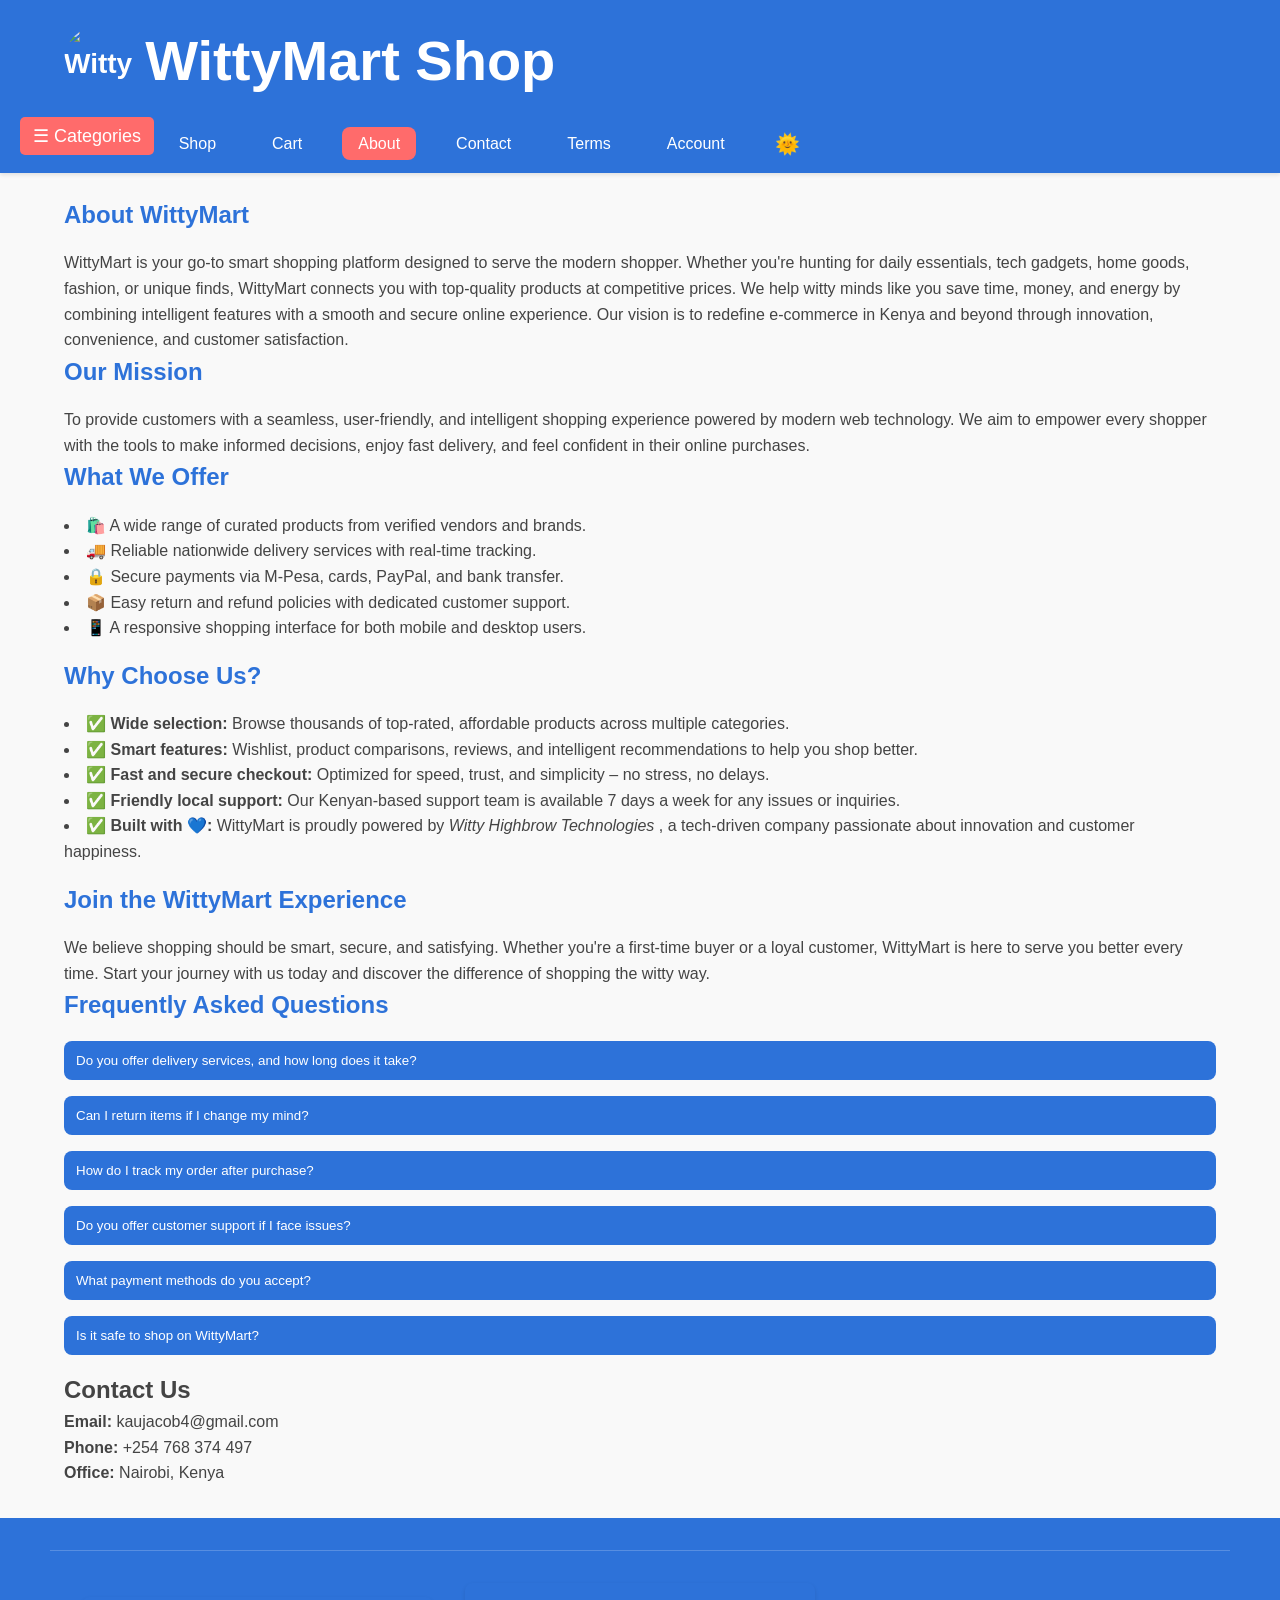
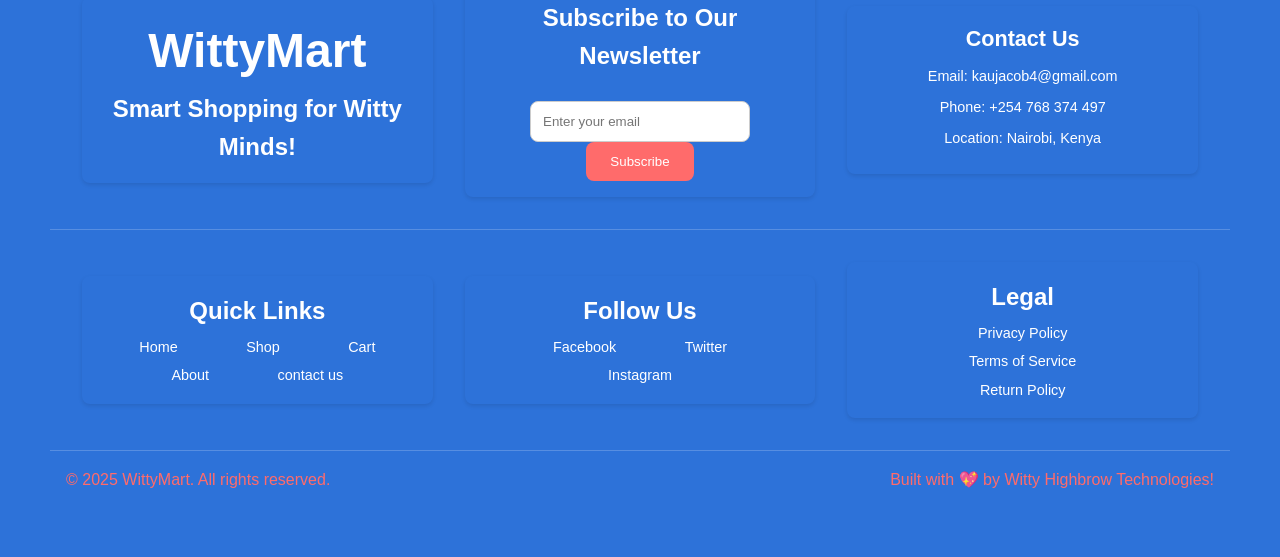
==== about.html @ ff5f6369 "Add files via upload" ====
<!DOCTYPE html>
<html lang="en">
    <head>
        <meta charset="UTF-8">
        <meta name="viewport" content="width=device-width, initial-scale=1.0">
        <title>About Us - WittyMart</title>
        <link rel="stylesheet" href="style.css">
    </head>
    <body>
        <!-- Header -->
        <header>
            <button class="menu-toggle" onclick="togglemenu()">☰</button>
            <button class="close-btn" onclick="closemenu()">✖</button>
            <div class="container">
                <div class="logo">
                    <img src="images/Witty Mart.png" alt="WittyMart Logo">
                    <h1> WittyMart Shop</h1>
                </div>
                <br>
                <nav id="main-nav">
                    <ul class="nav-links" id="nav-links">
                        <li>
                            <a href="index.html">Home</a>
                        </li>
                        <li>
                            <a href="shop.html">Shop</a>
                        </li>
                        <li>
                            <a href="cart.html">Cart</a>
                        </li>
                        <li>
                            <a href="about.html" class="active">About</a>
                        </li>
                        <li>
                            <a href="contact.html">Contact</a>
                        </li>
                        <li>
                            <a href="terms.html">Terms</a>
                        </li>
                        <li>
                            <a href="home.html">
                                Account
                                <i class="fa fa-arrow-down"></i>
                            </a>
                        </li>
                        <button class="theme-toggle" onclick="toggleTheme()" id="theme-icon">🌞</button>
                    </ul>
                </nav>
            </div>
            <button class="sidebar-toggle" onclick="toggleSidebar()">☰ Categories</button>
            <div class="sidebar" id="sidebar">
                <div class="sidebar-content">
                    <h2>Categories</h2>
                    <ul>
                        <li>
                            <a href="breadcrumbs.html?#deals">Hot Deals</a>
                        </li>
                        <li>
                            <a href="breadcrumbs.html?#electronics">Electronics</a>
                        </li>
                        <li>
                            <a href="breadcrumbs.html?#fashion">Fashion</a>
                        </li>
                        <li>
                            <a href="breadcrumbs.html?#home-living">Home & Living</a>
                        </li>
                        <li>
                            <a href="breadcrumbs.html?#beauty-health">Beauty & Healthy</a>
                        </li>
                        <li>
                            <a href="breadcrumbs.html?#sports-outdoors">Sports & Outdoors</a>
                        </li>
                        <li>
                            <a href="breadcrumbs.html?#toys-hobbies">Toys & Hobbies</a>
                        </li>
                        <li>
                            <a href="breadcrumbs.html?#books-stationery">Books & Stationery</a>
                        </li>
                        <li>
                            <a href="breadcrumbs.html?#automotive">Automotive</a>
                        </li>
                        <li>
                            <a href="breadcrumbs.html?#grocery">Grocery</a>
                        </li>
                    </ul>
                </div>
            </div>
        </header>
        <!-- About Section -->
        <main>
            <section class="about">
                <!-- Information about us-->
                <div class="faq">
                    <h1>About WittyMart</h1>
                    <p>
                        WittyMart is your go-to smart shopping platform designed to serve the modern shopper. Whether you're hunting for daily essentials, tech gadgets, home goods, fashion, or unique finds, WittyMart connects you with top-quality products at competitive prices. We help witty minds like you save time, money, and energy by combining intelligent features with a smooth and secure online experience. Our vision is to redefine e-commerce in Kenya and beyond through innovation, convenience, and customer satisfaction.
                    </p>
                    <h2>Our Mission</h2>
                    <p>
                        To provide customers with a seamless, user-friendly, and intelligent shopping experience powered by modern web technology. We aim to empower every shopper with the tools to make informed decisions, enjoy fast delivery, and feel confident in their online purchases.
                    </p>
                    <h2>What We Offer</h2>
                    <ul>
                        <li>🛍️ A wide range of curated products from verified vendors and brands.</li>
                        <li>🚚 Reliable nationwide delivery services with real-time tracking.</li>
                        <li>🔒 Secure payments via M-Pesa, cards, PayPal, and bank transfer.</li>
                        <li>📦 Easy return and refund policies with dedicated customer support.</li>
                        <li>📱 A responsive shopping interface for both mobile and desktop users.</li>
                    </ul>
                    <h2>Why Choose Us?</h2>
                    <ul>
                        <li>
                            ✅
                            <strong>Wide selection:</strong>
                            Browse thousands of top-rated, affordable products across multiple categories.
                        </li>
                        <li>
                            ✅
                            <strong>Smart features:</strong>
                            Wishlist, product comparisons, reviews, and intelligent recommendations to help you shop better.
                        </li>
                        <li>
                            ✅
                            <strong>Fast and secure checkout:</strong>
                            Optimized for speed, trust, and simplicity – no stress, no delays.
                        </li>
                        <li>
                            ✅
                            <strong>Friendly local support:</strong>
                            Our Kenyan-based support team is available 7 days a week for any issues or inquiries.
                        </li>
                        <li>
                            ✅
                            <strong>Built with 💙:</strong>
                            WittyMart is proudly powered by
                            <em>Witty Highbrow Technologies</em>
                            , a tech-driven company passionate about innovation and customer happiness.
                        </li>
                    </ul>
                    <h2>Join the WittyMart Experience</h2>
                    <p>
                        We believe shopping should be smart, secure, and satisfying. Whether you're a first-time buyer or a loyal customer, WittyMart is here to serve you better every time. Start your journey with us today and discover the difference of shopping the witty way.
                    </p>
                </div>
                <!-- FAQ (Interactive) -->
                <div class="faq">
                    <h2>Frequently Asked Questions</h2>
                    <div class="faq-item">
                        <button class="faq-question" onclick="toggleFAQ(this)">Do you offer delivery services, and how long does it take?</button>
                        <div class="faq-answer">
                            <p>Yes! We provide delivery services across the country using reliable courier partners. Standard delivery takes 2–5 business days, depending on your location. You will receive tracking information once your order is shipped.</p>
                        </div>
                    </div>
                    <div class="faq-item">
                        <button class="faq-question" onclick="toggleFAQ(this)">Can I return items if I change my mind?</button>
                        <div class="faq-answer">
                            <p>Absolutely. You can return items within 7 days of delivery, provided they are unused, in their original packaging, and in resellable condition. Some exclusions apply (e.g., perishable or hygiene-sensitive goods).</p>
                        </div>
                    </div>
                    <div class="faq-item">
                        <button class="faq-question" onclick="toggleFAQ(this)">How do I track my order after purchase?</button>
                        <div class="faq-answer">
                            <p>Once your order is dispatched, we’ll send you a confirmation email with a tracking link. You can also log into your WittyMart account and view the order status in your dashboard under "My Orders".</p>
                        </div>
                    </div>
                    <div class="faq-item">
                        <button class="faq-question" onclick="toggleFAQ(this)">Do you offer customer support if I face issues?</button>
                        <div class="faq-answer">
                            <p>Yes, our support team is available 7 days a week via email, live chat, and phone. We’re here to assist you with product queries, order issues, returns, and more.</p>
                        </div>
                    </div>
                    <div class="faq-item">
                        <button class="faq-question" onclick="toggleFAQ(this)">What payment methods do you accept?</button>
                        <div class="faq-answer">
                            <p>We accept multiple payment options including M-Pesa, credit/debit cards, PayPal, and direct bank transfers. All transactions are securely processed to protect your data.</p>
                        </div>
                    </div>
                    <div class="faq-item">
                        <button class="faq-question" onclick="toggleFAQ(this)">Is it safe to shop on WittyMart?</button>
                        <div class="faq-answer">
                            <p>Yes! WittyMart uses SSL encryption and secure payment gateways to protect your personal and payment information. Your privacy and security are our top priorities.</p>
                        </div>
                    </div>
                </div>
                <!-- Contact -->
                <div class="contact">
                    <h2>Contact Us</h2>
                    <p>
                        <strong>Email:</strong>
                        kaujacob4@gmail.com
                    </p>
                    <p>
                        <strong>Phone:</strong>
                        +254 768 374 497
                    </p>
                    <p>
                        <strong>Office:</strong>
                        Nairobi, Kenya
                    </p>
                </div>
            </section>
        </main>
        <!-- Footer -->
        <footer class="footer">
            <div class="footer-row">
                <div class="card footer-logo">
                    <h1>WittyMart</h1>
                    <p>Smart Shopping for Witty Minds!</p>
                </div>
                <div class=" card footer-newsletter">
                    <h2>Subscribe to Our Newsletter</h2>
                    <br>
                    <form id="newsletter-form">
                        <input type="email" placeholder="Enter your email" required>
                        <button type="submit">Subscribe</button>
                    </form>
                </div>
                <div class=" card footer-contact">
                    <h2>Contact Us</h2>
                    <p>
                        Email:
                        <a href="mailto:kaujacob4@gmail.com">kaujacob4@gmail.com</a>
                    </p>
                    <p>Phone: +254 768 374 497</p>
                    <p>Location: Nairobi, Kenya</p>
                </div>
            </div>
            <div class="footer-row">
                <div class="card footer-links">
                    <h2>Quick Links</h2>
                    <ul>
                        <li>
                            <a href="index.html">Home</a>
                        </li>
                        <li>
                            <a href="shop.html">Shop</a>
                        </li>
                        <li>
                            <a href="cart.html">Cart</a>
                        </li>
                        <li>
                            <a href="about.html">About</a>
                        </li>
                        <li>
                            <a href="contact.html">
                                contact us
                            </a>
                        </li>
                    </ul>
                </div>
                <div class="card footer-social">
                    <h2>Follow Us</h2>
                    <ul>
                        <li>
                            <a href="#">Facebook</a>
                        </li>
                        <li>
                            <a href="#">Twitter</a>
                        </li>
                        <li>
                            <a href="#">Instagram</a>
                        </li>
                    </ul>
                </div>
                <div class="card footer-legal">
                    <h2>Legal</h2>
                    <ul>
                        <li>
                            <a href="terms.html#privacy">Privacy Policy</a>
                        </li>
                        <li>
                            <a href="terms.html#terms">Terms of Service</a>
                        </li>
                        <li>
                            <a href="terms.html#returns">Return Policy</a>
                        </li>
                    </ul>
                </div>
            </div>
            <div class="footer-row" id="footer-bottom">
                <p>&copy; 2025 WittyMart. All rights reserved.</p>
                <p>Built with 💖 by Witty Highbrow Technologies!</p>
            </div>
        </footer>
        <!-- Script -->
        <script src="script.js"></script>
    </body>
</html>
---- style.css ----
/* style.css - Professional, cohesive styling for all WittyMart pages */

/* ==== VARIABLES & RESET ==== */
:root {
  /* Primary palette */
  --clr-primary: #2d72d9;
  --clr-accent: #ff6b6b;
  --clr-light: #f9f9f9;
  --clr-dark: #333333;
  --clr-title: #ffffff;
  --clr-contact: #f5f5f5;
  --clr-text: #444444;
  --clr-hover: #245bb2;
  --font-base: "Segoe UI", Tahoma, sans-serif;
  --radius: 8px;
  --transition: 0.3s;
}
/* === DARK THEME OVERRIDES === */
body.dark-theme {
  --clr-light: #1a1a1a; /* background */
  --clr-dark: #ffffff; /* headings/text highlights */
  --clr-text: #cccccc; /* general text */
  --clr-primary: teal; /* slightly softer blue */
  --clr-accent: #ff7675; /* warm red accent */
  --clr-contact: #797878;
  --clr-title: #ffffff;
  --clr-hover: teal;
}
* {
  margin: 0;
  padding: 0;
  box-sizing: border-box;
}
html {
  scroll-behavior: smooth;
}

body {
  font-family: var(--font-base);
  background-color: var(--clr-light);
  color: var(--clr-text);
  line-height: 1.6;
  display: flex;
  flex-direction: column;
  min-height: 100vh;
}

img {
  display: block;
  max-width: 100%;
}
a {
  text-decoration: none;
  color: inherit;
}
button {
  font-family: inherit;
}

/* ==== CONTAINERS ==== */
.container,
main {
  width: 90%;
  max-width: 1400px;
  margin: 0 auto;
}
main {
  padding: 2rem 0;
  margin-top: 8rem;
  flex-grow: 1;
}
.section {
  padding: 4rem 0;
  margin-top: 30vh;
}
.theme-toggle {
  background: none;
  border: none;
  font-size: 20px;
  color: var(--clr-light);
  cursor: pointer;
  margin-left: 10px;
  transition: color var(--transition);
}

.theme-toggle:hover {
  color: var(--clr-primary);
}
/* ==== HEADER & NAV ==== */
header {
  background: var(--clr-primary);
  padding: 1rem 0;
  color: var(--clr-title);
  position: fixed;
  top: 0;
  left: 0;
  width: 100%;
  z-index: 1000;
  box-shadow: 0 2px 4px rgba(0, 0, 0, 0.1);
  transition: background var(--transition), padding var(--transition);
}

.navbar {
  display: flex;
  justify-content: space-between;
  align-items: center;
}

.logo {
  font-size: 1.75rem;
  font-weight: bold;
  display: flex;
  align-items: center;
  gap: 0.7rem;
  font-family: Arial, Helvetica, sans-serif;
}
.logo img {
  width: 70px;
  height: 70px;
  border-radius: 50%;
}
.nav-links {
  list-style: none;
  display: flex;
  gap: 1.5rem;
}

.nav-links a {
  color: var(--clr-title);
  padding: 0.5rem 1rem;
  border-radius: var(--radius);
  transition: background var(--transition);
}

.nav-links a:hover,
.nav-links a.active {
  background: var(--clr-accent);
}
#menu-nav {
  display: flex;
}
.menu-toggle,
.close-btn {
  display: none;
  font-size: 26px;
  top: 5rem;
  right: 1rem;
  border: none;
  background-color: var(--clr-primary);
  color: var(--clr-light);
  border-radius: 4px;
  cursor: pointer;
}

/* ==== SIDEBAR ==== */
.sidebar-toggle {
  position: fixed;
  top: 13vh;
  left: 20px;
  z-index: 999;
  background-color: var(--clr-accent);
  color: var(--clr-title);
  border: none;
  padding: 8px 13px;
  font-size: 18px;
  border-radius: 5px;
  cursor: pointer;
}

.sidebar {
  position: fixed;
  left: -260px;
  top: 18vh;
  height: 100%;
  width: 240px;
  background-color: var(--clr-text);
  color: var(--clr-light);
  overflow-y: auto;
  transition: left 0.3s ease;
  z-index: 998;
}

.sidebar.active {
  left: 0;
}

.sidebar-content {
  padding: 20px;
}

.sidebar-content h2 {
  font-size: 20px;
  margin-bottom: 15px;
}

.sidebar-content ul {
  list-style: none;
  padding: 0;
}

.sidebar-content ul li {
  margin: 10px 0;
}

.sidebar-content ul li a {
  color: var(--clr-light);
  text-decoration: none;
  transition: color 0.2s;
}

.sidebar-content ul li a:hover {
  color: var(--clr-accent);
  font-weight: bold;
}
.linker {
  color: var(--clr-primary);
  font-size: 1rem;
  font-weight: 500;
  margin: 0.5rem 0;
  display: inline-block;
  padding: 0.5rem 1rem;
  border-radius: var(--radius);
  background: var(--clr-light);
  box-shadow: 0 2px 4px rgba(0, 0, 0, 0.1);
  text-decoration: none;
  transition: color 0.2s;
}
.linker:hover {
  color: var(--clr-accent);
}

/* ==== BREADCRUMBS ==== */
.breadcrumbs {
  margin: 1rem 0;
  font-size: 0.9rem;
  color: var(--clr-dark);
}
.breadcrumbs a {
  color: var(--clr-primary);
  text-decoration: none;
}
.breadcrumbs a:hover {
  text-decoration: underline;
}
.breadcrumbs span {
  margin: 0 0.5rem;
}
.breadcrumbs span::after {
  content: ">";
  margin-left: 0.5rem;
}
.breadcrumbs span:last-child::after {
  content: "";
}

/* ==== BUTTONS ==== */
.btn {
  background: var(--clr-primary);
  color: var(--clr-light);
  padding: 0.75rem 1.5rem;
  border: none;
  border-radius: var(--radius);
  font-size: 1rem;
  transition: background var(--transition), transform var(--transition);
}
.btn:hover {
  background: var(--clr-hover);
  transform: translateY(-3px);
}
.btn-secondary {
  background: var(--clr-accent);
  color: var(--clr-light);
  padding: 0.75rem 1.5rem;
  border: none;
  border-radius: var(--radius);
  font-size: 1rem;
  transition: background var(--transition), transform var(--transition);
}
.btn-secondary:hover {
  background: var(--clr-accent);
  transform: translateY(-3px);
}
/* ==== ALERTS ==== */
.alert {
  background: var(--clr-accent);
  color: var(--clr-light);
  padding: 1rem;
  border-radius: var(--radius);
  margin-bottom: 2rem;
}
.alert.success {
  background: #28a745;
}
.alert.error {
  background: #dc3545;
}
.alert.warning {
  background: #ffc107;
}
.alert.info {
  background: #17a2b8;
}
.alert h3 {
  margin: 0;
  font-size: 1.25rem;
}
.alert p {
  margin: 0.5rem 0 0;
  font-size: 1rem;
}

/* ==== HERO AND ITS SLIDER ===== */
.hero {
  text-align: center;
  gap: 20px;
  padding: 6rem 6rem;
  display: flex;
  background: var(--clr-light);
  border-radius: var(--radius);
  box-shadow: 0 4px 12px rgba(0, 0, 0, 0.05);
  margin-bottom: 1rem;
}
.about-shop {
  color: var(--clr-dark);
}
.hero h1 {
  font-size: 2.75rem;
  color: var(--clr-primary);
  margin-bottom: 1rem;
}

.hero p {
  font-size: 1.25rem;
  margin-bottom: 2rem;
}

.hero-slider {
  position: relative;
  max-width: 900px;
  margin: 2rem auto;
  overflow: hidden;
  border-radius: var(--radius);
  box-shadow: 0 4px 12px var(--shadow);
}
.slides {
  display: flex;
  transition: transform 0.6s ease;
}
.slide {
  min-width: 100%;
  max-height: 400px; /* Adjust height as needed */
  position: relative;
}
.slide img {
  width: 100%;
  display: block;
  height: 100%;
}
.caption {
  position: absolute;
  bottom: 20%;
  left: 5%;
  color: #fff;
  background: rgba(0, 0, 0, 0.9);
  padding: 1rem;
  border-radius: var(--radius);
}
.slider-nav {
  position: absolute;
  top: 50%;
  transform: translateY(-50%);
  background: rgba(0, 0, 0, 0.4);
  color: #fff;
  border: none;
  font-size: 2rem;
  width: 3rem;
  height: 3rem;
  border-radius: 50%;
  cursor: pointer;
  transition: background var(--transition);
}
.slider-nav:hover {
  background: rgba(0, 0, 0, 0.7);
}
.prev {
  left: 1rem;
}
.next {
  right: 1rem;
}

/* ===== FORM VALIDATION STYLES ===== */
input:invalid,
textarea:invalid {
  border-color: var(--accent);
}
input:valid,
textarea:valid {
  border-color: var(--primary);
}
.form-error {
  color: var(--accent);
  font-size: 0.9rem;
  margin-top: -0.5rem;
}

.cta-button {
  background: var(--clr-accent);
  color: #fff;
  padding: 0.75rem 2rem;
  border: none;
  border-radius: var(--radius);
  font-size: 1rem;
  transition: background var(--transition), transform var(--transition);
}

.cta-button:hover {
  background: #e05a5a;
  transform: translateY(-3px);
}

/* ==== PRODUCT & FEATURES GRID ==== */
.features,
.products-section,
.testimonials,
.newsletter {
  background: var(--clr-light);
  border-radius: var(--radius);
  box-shadow: 0 4px 12px var(--clr-dark(0, 0, 0, 0.05));
  margin-bottom: 4rem;
  padding: 0.5rem;
}

.features h2,
.products-section h2,
.testimonials h2,
.newsletter h2 {
  color: var(--clr-primary);
  margin-bottom: 1.5rem;
  font-size: 1.75rem;
}

.product-grid,
.products-grid {
  display: grid;
  grid-template-columns: repeat(auto-fit, minmax(220px, 1fr));
}

.product,
.feature {
  text-align: center;
  width: 100%;
  border: 1px solid var(--clr-light);
  border-radius: var(--radius);
  padding: 1.5rem;
  background: var(--light);
  box-shadow: 0 2px 4px rgba(0, 0, 0, 0.1);
  transition: box-shadow var(--transition), transform var(--transition);
}

.product img,
.feature img {
  border-radius: var(--radius);
  margin-bottom: 1rem;
  width: 100%;
  min-height: 150px;
  max-height: 150px;
  height: auto;
}

.product h3,
.feature h2 {
  margin: 0.75rem 0;
  color: var(--clr-dark);
}

.product p,
.feature p {
  font-size: 0.95rem;
  margin-bottom: 1rem;
}

.price {
  display: block;
  color: var(--clr-accent);
  font-weight: bold;
  margin-bottom: 0.75rem;
}

.add-to-cart,
.product button,
.features button {
  background: var(--clr-primary);
  color: var(--clr-title);
  border: none;
  font-weight: 500;
  padding: 0.5rem 1rem;
  border-radius: var(--radius);
  transition: background var(--transition), transform var(--transition);
}

.add-to-cart:hover,
.product button:hover,
.features button:hover {
  background: #245bb2;
  transform: translateY(-2px);
}

/* ==== TESTIMONIALS ==== */
.testimonials blockquote {
  border-left: 4px solid var(--clr-accent);
  padding-left: 1rem;
  font-style: italic;
  margin-bottom: 1rem;
}

.testimonials cite {
  display: block;
  text-align: right;
  color: var(--clr-dark);
  font-size: 0.9rem;
}

/* ==== NEWSLETTER ==== */
.newsletter form {
  display: flex;
  gap: 1rem;
  flex-wrap: wrap;
}

.newsletter input[type="email"] {
  flex: 1;
  min-width: 220px;
  padding: 0.75rem;
  border: 1px solid #ccc;
  border-radius: var(--radius);
}

.newsletter button {
  background: var(--clr-accent);
  color: var(--clr-contact);
  border: none;
  padding: 0.75rem 1.5rem;
  border-radius: var(--radius);
}

/* ====ABOUT======*/
.about,
.contact-section,
.cart,
.products-section {
  margin-top: 4vh;
}
/* ==== CART PAGE ==== */
.cart {
  background: var(--clr-contact);
  border-radius: var(--radius);
  box-shadow: 0 4px 12px rgba(0, 0, 0, 0.05);
  padding: 2.5rem;
  margin-bottom: 4rem;
}

.cart-items {
  display: flex;
  flex-direction: column;
  gap: 1.25rem;
  margin-bottom: 1.5rem;
}

.cart-item {
  display: flex;
  align-items: center;
  justify-content: space-between;
  padding: 1rem;
  background: var(--light);
  border-radius: var(--radius);
}

.cart-item img {
  width: 150px;
  height: 150px;
  margin-right: 1rem;
}
.cart-items input[type="number"] {
  width: 200px;
  padding: 0.5rem;
  border: 1px solid #ccc;
  border-radius: var(--radius);
}
.cart-items button {
  background: var(--clr-accent);
  color: var(--clr-title);
  border: none;
  padding: 0.5rem 1rem;
  border-radius: var(--radius);
  transition: background var(--transition);
}
.cart-items span {
  font-weight: bold;

  font-size: 1rem;
}
.cart-summary {
  text-align: right;
}

.checkout-btn {
  background: var(--clr-accent);
  color: var(--clr-title);
  border: none;
  padding: 0.75rem 1.5rem;
  border-radius: var(--radius);
  transition: background var(--transition);
}

.checkout-btn:hover {
  background: #e05a5a;
}

/* ==== ABOUT & FAQ ==== */
.about h1,
.faq h2 {
  margin-bottom: 1rem;
  color: var(--clr-primary);
}

.about ul {
  list-style: disc inside;
  margin: 1rem 0;
}

.faq-item {
  margin-bottom: 1rem;
}

.faq-question {
  width: 100%;
  text-align: left;
  background: var(--clr-primary);
  color: var(--clr-title);
  border: none;
  padding: 0.75rem;
  border-radius: var(--radius);
  cursor: pointer;
  transition: background var(--transition);
}

.faq-question:hover {
  background: #245bb2;
}

.faq-answer {
  background: var(--light);
  padding: 0.75rem;
  border-left: 3px solid var(--clr-accent);
  margin-top: 0.5rem;
  display: none;
  border-radius: var(--radius);
}

/* ==== CONTACT PAGE ==== */
.contact-section {
  background: var(--clr-contact);
  border-radius: var(--radius);
  box-shadow: 0 4px 12px rgba(0, 0, 0, 0.05);
  padding: 2.5rem;
  color: var(--clr-dark);
  margin-bottom: 4rem;
}

.contact-info {
  display: flex;
  flex-wrap: wrap;
  gap: 2rem;
  margin-bottom: 2rem;
}

.contact-info article {
  flex: 1;
  min-width: 180px;
  text-align: center;
  background: var(--light);
  padding: 1rem;
  border-radius: var(--radius);
}

.contact-form {
  display: flex;
  flex-direction: column;
  gap: 1rem;
}

.contact-form input,
.contact-form textarea {
  padding: 0.75rem;
  border: 1px solid #ccc;
  border-radius: var(--radius);
}

.contact-form button {
  background: var(--clr-primary);
  color: #fff;
  padding: 0.75rem;
  border: none;
  border-radius: var(--radius);
  transition: background var(--transition);
}

.contact-form button:hover {
  background: #245bb2;
}

.map-box {
  background: #ddd;
  height: 250px;
  border-radius: var(--radius);
  overflow: hidden;
  display: flex;
  align-items: center;
  justify-content: center;
  font-style: italic;
  color: var(--clr-dark);
  position: relative;
}

.map-box iframe {
  position: absolute;
  top: 0;
  left: 0;
  width: 100%;
  height: 100%;
  border: 0;
}

/*=== Testimonials-slider ===*/
.testimonials-slider {
  max-width: 700px;
  margin: auto;
  text-align: center;
  padding: 2rem 1rem;
  background-color: #f8f8f8;
}

.testimonials-slider h2 {
  margin-bottom: 1.5rem;
  font-size: 2rem;
}

.slider-container {
  overflow: hidden;
  position: relative;
}

.slider-track {
  display: flex;
  transition: transform 0.5s ease-in-out;
}
.welcome-box {
  padding: 40px;
  border-radius: 12px;
  box-shadow: 0 5px 25px rgba(0, 0, 0, 0.1);
  text-align: center;
  max-width: 1200px;
  width: 100%;
}
.welcome-box h1 {
  font-size: 2rem;
  margin-bottom: 20px;
}
.welcome-box p {
  font-size: 1.1rem;
  margin-bottom: 30px;
}
.welcome-box ul{
text-align: left;
list-style: none;
}
.slide1 {
  min-width: 100%;
  box-sizing: border-box;
  padding: 1.5rem;
}

blockquote {
  background: #fff;
  border-left: 5px solid #007bff;
  padding: 1rem;
  margin: 0;
  box-shadow: 0 2px 10px rgba(0, 0, 0, 0.1);
  font-style: italic;
}

cite {
  display: block;
  margin-top: 0.5rem;
  font-weight: bold;
  color: #555;
}

.slider-controls {
  margin-top: 1rem;
}

.slider-controls button {
  background: #007bff;
  color: white;
  border: none;
  padding: 0.6rem 1rem;
  margin: 0 0.5rem;
  font-size: 1rem;
  cursor: pointer;
  border-radius: 5px;
}

.slider-controls button:hover {
  background: #0056b3;
}

/* ==== TERMS AND CONDITIONS ====*/
.top-cont {
  background-color: #004466;
  color: white;
  padding: 5px;
  margin-top: 3vh;
  text-align: center;
}
.subnav {
  background-color: var(--clr-contact);
  padding: 15px;
  margin-top: 2vh;
  text-align: center;
}
.subnav a {
  text-decoration: none;
  color: var(--clr-contact);
  padding: 10px;
  margin: 0 15px;
  background-color: var(--clr-dark);
  border-radius: 4px;
  transition: background-color 0.3s ease;
}
.subnav a:hover {
  background-color: var(--clr-accent);
  color: var(--clr-light);
  font-weight: 700;
}
.subpage {
  color: var(--clr-text);
  display: none;
  padding: 30px;
  margin: 20px auto;
  background-color: var(--clr-contact);
  border-radius: 8px;
}
.subpage.active {
  display: block;
}

/* ==== FOOTER ==== */
.footer {
  background: var(--clr-primary);
  color: #fff;
  padding: 2rem 0;
  text-align: center;
  margin-top: auto;
}
.footer-row {
  display: flex;
  justify-content: space-between;
  align-items: center;
  flex-wrap: wrap;
  margin-right: 50px;
  margin-left: 50px;
  padding: 1rem;
  border-top: 1px solid rgba(255, 255, 255, 0.2);
}
#footer-bottom p {
  color: var(--clr-accent);
  margin-bottom: 1rem;
  font-weight: 500;
}
.card {
  padding: 1rem;
  border-radius: var(--radius);
  box-shadow: 0 2px 4px rgba(0, 0, 0, 0.1);
  margin: 1rem;
  flex: 1;
  flex-wrap: wrap;
}

.footer-logo {
  font-size: 1.5rem;
  font-weight: bold;
  color: #fff;
}
.footer-links,
.footer-social,
.footer-legal {
  list-style: none;
  justify-content: center;
  gap: 1.5rem;
  margin-top: 1rem;
}
.footer-links li,
.footer-social li,
.footer-legal li {
  display: inline-block;
  margin: 0 1rem;
  margin-top: 5px;
  font-size: 0.9rem;
  text-decoration: none;
}
.footer-links li:hover,
.footer-social li:hover,
.footer-legal li:hover {
  text-decoration: dotted underline;
  border-radius: var(--radius);

  background: var(--clr-accent);
}
.footer-links a,
.footer-social a,
.footer-legal a {
  color: #fff;
  padding: 0.5rem 1rem;
  border-radius: var(--radius);
  transition: background var(--transition);
}

.footer-contact {
  margin-top: 1rem;
  font-size: 0.9rem;
}
.footer-contact a {
  color: #fff;
  text-decoration: none;
}
.footer-contact a:hover {
  color: var(--clr-accent);
}
.footer-contact p {
  margin: 0.5rem 0;
}
.footer-newsletter {
  justify-content: center;
  gap: 1rem;
  margin-top: 1rem;
  padding: 1rem;
  border-radius: var(--radius);
  box-shadow: 0 2px 4px rgba(0, 0, 0, 0.1);
  flex-wrap: wrap;
}
.footer-newsletter input[type="email"] {
  flex: 1;
  min-width: 220px;
  padding: 0.75rem;
  border: 1px solid #ccc;
  border-radius: var(--radius);
}
.footer-newsletter button {
  background: var(--clr-accent);
  color: #fff;
  border: none;
  padding: 0.75rem 1.5rem;
  border-radius: var(--radius);
  transition: background var(--transition);
}
.footer-newsletter button:hover {
  background: #e05a5a;
}
#footer-form {
  display: flex;
  flex-direction: column;
  gap: 1rem;
  margin-top: 5px;
  padding: 1rem;
  background: var(--clr-light);
  border-radius: var(--radius);
  box-shadow: 0 2px 4px rgba(0, 0, 0, 0.1);
  flex-wrap: wrap;
}
.footer-form input[type="text"],
.footer-form input[type="email"] {
  flex: 1;
  min-width: 220px;
  padding: 0.75rem;
  border: 1px solid #ccc;
  border-radius: var(--radius);
}
.footer-form textarea {
  flex: 1;
  min-width: 220px;
  padding: 0.75rem;
  border: 1px solid #ccc;
  border-radius: var(--radius);
}
.footer-form button {
  background: var(--clr-primary);
  color: #fff;
  border: none;
  padding: 0.75rem 1.5rem;
  border-radius: var(--radius);
  transition: background var(--transition);
}

/* ==== RESPONSIVE ==== */
@media (max-width: 992px) {
  header {
    background: var(--clr-primary);
    border-bottom: 5px solid var(--clr-primary);
  }
  .navbar {
    flex-direction: column;
    align-items: center;
  }
  .logo {
    margin-bottom: 1rem;
  }
  .hero,
  .features,
  .products-section,
  .testimonials,
  .newsletter,
  .cart,
  .about,
  .contact-section {
    padding: 1.5rem;
    margin: 5.5rem 0;
  }

  
  .hero {
    display: flex;
    flex-direction: column;
    padding: 1rem;
  }

  .about-shop {
    text-align: center;
    padding: 1rem 0;
  }

  .hero h1 {
    font-size: 1.8rem;
  }

  .hero p {
    font-size: 1rem;
    margin-bottom: 1.5rem;
  }

  .hero-slider {
    max-width: 100%;
    border-radius: 0;
    box-shadow: none;
  }

  .slide {
    max-height: 250px;
  }

  .slide img {
    object-fit: cover;
    height: 100%;
  }

  .caption {
    bottom: 10%;
    left: 5%;
    padding: 0.75rem;
    font-size: 0.9rem;
    width: 90%;
  }

  .caption h2 {
    font-size: 1.2rem;
  }

  .caption p {
    font-size: 0.9rem;
  }

  .slider-nav {
    width: 2.5rem;
    height: 2.5rem;
    font-size: 1.5rem;
  }

  .product-grid,
  .products-grid {
    grid-template-columns: 1fr;
  }
  .contact-info {
    flex-direction: column;
  }
  .cart-item {
    flex-direction: column;
    align-items: flex-start;
  }
  .cart-item img {
    width: 100%;
    margin-bottom: 1rem;
  }
  .sidebar {
    width: 100%;
    left: -100%;
    top: 15vh;
    height: 100vh;
  }
  .sidebar.active {
    left: 0;
  }
  .sidebar-toggle {
    left: 10px;
    top: 10vh;
    background-color: var(--clr-primary);
  }
  .sidebar-content {
    padding: 1rem;
  }
  .sidebar-content h2 {
    font-size: 1.5rem;
  }
  .sidebar-content ul li {
    margin: 0.5rem 0;
  }
  .sidebar-content ul li a {
    font-size: 1rem;
  }
  .footer-row {
    flex-direction: column;
    align-items: center;
  }
  .footer-row .card {
    width: 100%;
    margin: 1rem 0;
  }
  .footer-logo {
    font-size: 1.5rem;
  }
  .footer-links,
  .footer-social,
  .footer-legal {
    flex-direction: column;
    align-items: center;
    margin-top: 1rem;
  }
  .footer-links li,
  .footer-social li,
  .footer-legal li {
    margin: 0.5rem 0;
  }

  .menu-toggle {
    display: block;
    background-color: var(--clr-primary);
    position: absolute;
    top: 5rem;
    right: 1rem;
    z-index: 1001;
  }

  .close-btn {
    display: none;
    background-color: var(--clr-primary);
    position: absolute;
    top: 5rem;
    right: 1rem;
    z-index: 1001;
  }

  #main-nav {
    display: none;
    flex-direction: column;
    background-color: #333;
    padding: 20px;
    position: absolute;
    top: 7rem;
    left: 0;
    width: 100%;
    z-index: 1001;
  }

  #main-nav.show {
    display: flex;
  }

  #main-nav ul.nav-links {
    flex-direction: row;
    flex-wrap: wrap;
    gap: 8px;
  }

  #main-nav ul.nav-links li a {
    color: var(--clr-light);
    font-size: 18px;
  }

  .footer-newsletter {
    flex-direction: column;
    align-items: center;
    margin-top: 1rem;
  }
  .footer-newsletter input[type="email"] {
    width: 100%;
    margin-bottom: 1rem;
  }
  .footer-newsletter button {
    width: 100%;
  }
  .footer-form {
    flex-direction: column;
    align-items: center;
    margin-top: 1rem;
  }
}
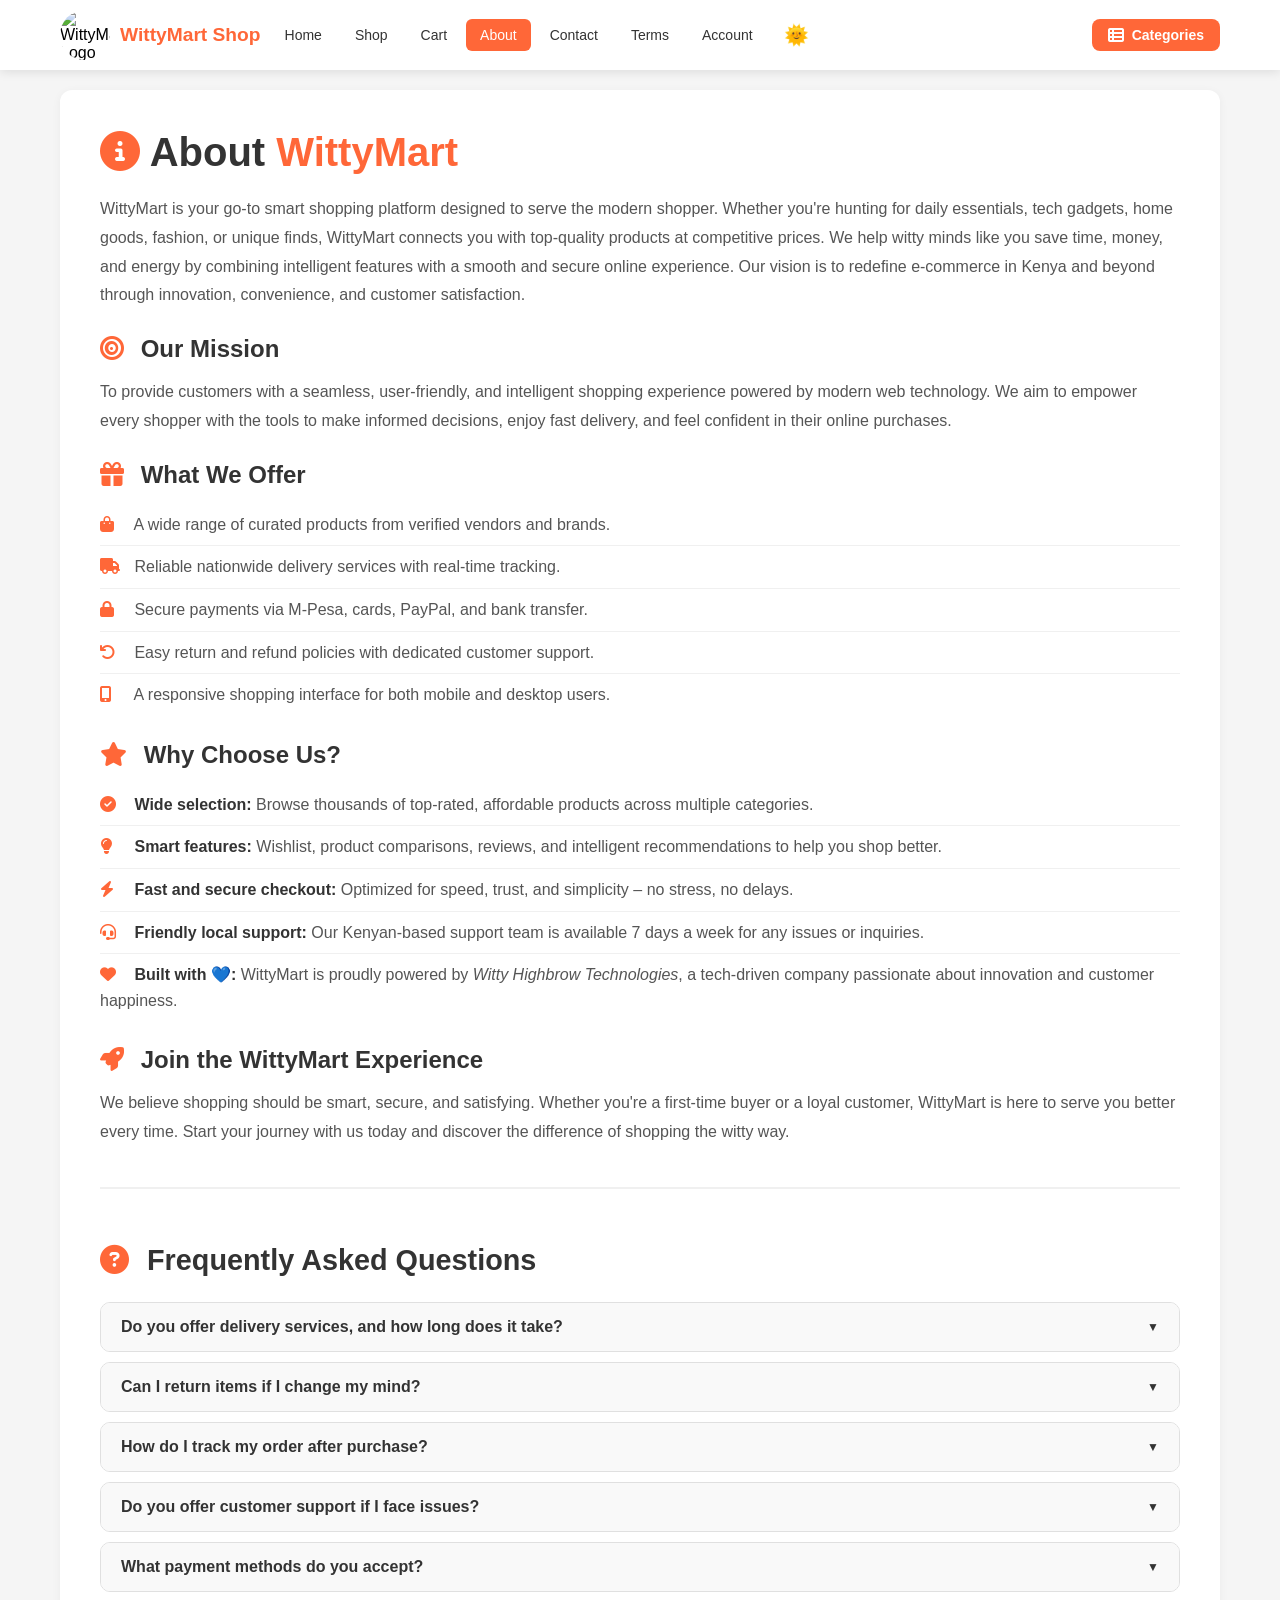
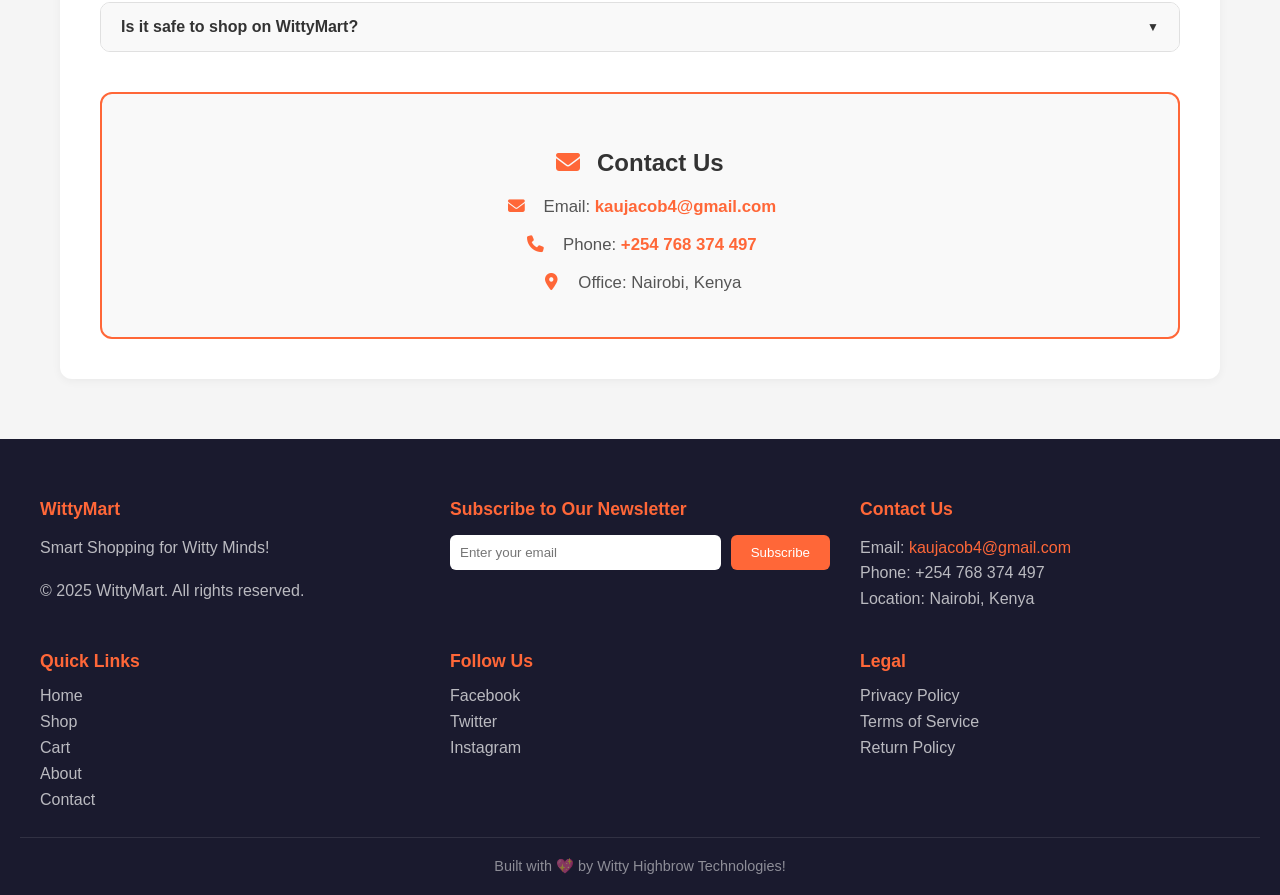
==== commit 04e19369: "Update about.html" ====
--- a/about.html
+++ b/about.html
@@ -1,288 +1,834 @@
 <!DOCTYPE html>
 <html lang="en">
-    <head>
-        <meta charset="UTF-8">
-        <meta name="viewport" content="width=device-width, initial-scale=1.0">
-        <title>About Us - WittyMart</title>
-        <link rel="stylesheet" href="style.css">
-    </head>
-    <body>
-        <!-- Header -->
-        <header>
-            <button class="menu-toggle" onclick="togglemenu()">☰</button>
-            <button class="close-btn" onclick="closemenu()">✖</button>
-            <div class="container">
-                <div class="logo">
-                    <img src="images/Witty Mart.png" alt="WittyMart Logo">
-                    <h1> WittyMart Shop</h1>
-                </div>
-                <br>
-                <nav id="main-nav">
-                    <ul class="nav-links" id="nav-links">
-                        <li>
-                            <a href="index.html">Home</a>
-                        </li>
-                        <li>
-                            <a href="shop.html">Shop</a>
-                        </li>
-                        <li>
-                            <a href="cart.html">Cart</a>
-                        </li>
-                        <li>
-                            <a href="about.html" class="active">About</a>
-                        </li>
-                        <li>
-                            <a href="contact.html">Contact</a>
-                        </li>
-                        <li>
-                            <a href="terms.html">Terms</a>
-                        </li>
-                        <li>
-                            <a href="home.html">
-                                Account
-                                <i class="fa fa-arrow-down"></i>
-                            </a>
-                        </li>
-                        <button class="theme-toggle" onclick="toggleTheme()" id="theme-icon">🌞</button>
-                    </ul>
-                </nav>
-            </div>
-            <button class="sidebar-toggle" onclick="toggleSidebar()">☰ Categories</button>
-            <div class="sidebar" id="sidebar">
-                <div class="sidebar-content">
-                    <h2>Categories</h2>
-                    <ul>
-                        <li>
-                            <a href="breadcrumbs.html?#deals">Hot Deals</a>
-                        </li>
-                        <li>
-                            <a href="breadcrumbs.html?#electronics">Electronics</a>
-                        </li>
-                        <li>
-                            <a href="breadcrumbs.html?#fashion">Fashion</a>
-                        </li>
-                        <li>
-                            <a href="breadcrumbs.html?#home-living">Home & Living</a>
-                        </li>
-                        <li>
-                            <a href="breadcrumbs.html?#beauty-health">Beauty & Healthy</a>
-                        </li>
-                        <li>
-                            <a href="breadcrumbs.html?#sports-outdoors">Sports & Outdoors</a>
-                        </li>
-                        <li>
-                            <a href="breadcrumbs.html?#toys-hobbies">Toys & Hobbies</a>
-                        </li>
-                        <li>
-                            <a href="breadcrumbs.html?#books-stationery">Books & Stationery</a>
-                        </li>
-                        <li>
-                            <a href="breadcrumbs.html?#automotive">Automotive</a>
-                        </li>
-                        <li>
-                            <a href="breadcrumbs.html?#grocery">Grocery</a>
-                        </li>
-                    </ul>
-                </div>
-            </div>
-        </header>
-        <!-- About Section -->
-        <main>
-            <section class="about">
-                <!-- Information about us-->
-                <div class="faq">
-                    <h1>About WittyMart</h1>
-                    <p>
-                        WittyMart is your go-to smart shopping platform designed to serve the modern shopper. Whether you're hunting for daily essentials, tech gadgets, home goods, fashion, or unique finds, WittyMart connects you with top-quality products at competitive prices. We help witty minds like you save time, money, and energy by combining intelligent features with a smooth and secure online experience. Our vision is to redefine e-commerce in Kenya and beyond through innovation, convenience, and customer satisfaction.
-                    </p>
-                    <h2>Our Mission</h2>
-                    <p>
-                        To provide customers with a seamless, user-friendly, and intelligent shopping experience powered by modern web technology. We aim to empower every shopper with the tools to make informed decisions, enjoy fast delivery, and feel confident in their online purchases.
-                    </p>
-                    <h2>What We Offer</h2>
-                    <ul>
-                        <li>🛍️ A wide range of curated products from verified vendors and brands.</li>
-                        <li>🚚 Reliable nationwide delivery services with real-time tracking.</li>
-                        <li>🔒 Secure payments via M-Pesa, cards, PayPal, and bank transfer.</li>
-                        <li>📦 Easy return and refund policies with dedicated customer support.</li>
-                        <li>📱 A responsive shopping interface for both mobile and desktop users.</li>
-                    </ul>
-                    <h2>Why Choose Us?</h2>
-                    <ul>
-                        <li>
-                            ✅
-                            <strong>Wide selection:</strong>
-                            Browse thousands of top-rated, affordable products across multiple categories.
-                        </li>
-                        <li>
-                            ✅
-                            <strong>Smart features:</strong>
-                            Wishlist, product comparisons, reviews, and intelligent recommendations to help you shop better.
-                        </li>
-                        <li>
-                            ✅
-                            <strong>Fast and secure checkout:</strong>
-                            Optimized for speed, trust, and simplicity – no stress, no delays.
-                        </li>
-                        <li>
-                            ✅
-                            <strong>Friendly local support:</strong>
-                            Our Kenyan-based support team is available 7 days a week for any issues or inquiries.
-                        </li>
-                        <li>
-                            ✅
-                            <strong>Built with 💙:</strong>
-                            WittyMart is proudly powered by
-                            <em>Witty Highbrow Technologies</em>
-                            , a tech-driven company passionate about innovation and customer happiness.
-                        </li>
-                    </ul>
-                    <h2>Join the WittyMart Experience</h2>
-                    <p>
-                        We believe shopping should be smart, secure, and satisfying. Whether you're a first-time buyer or a loyal customer, WittyMart is here to serve you better every time. Start your journey with us today and discover the difference of shopping the witty way.
-                    </p>
-                </div>
-                <!-- FAQ (Interactive) -->
-                <div class="faq">
-                    <h2>Frequently Asked Questions</h2>
-                    <div class="faq-item">
-                        <button class="faq-question" onclick="toggleFAQ(this)">Do you offer delivery services, and how long does it take?</button>
-                        <div class="faq-answer">
-                            <p>Yes! We provide delivery services across the country using reliable courier partners. Standard delivery takes 2–5 business days, depending on your location. You will receive tracking information once your order is shipped.</p>
-                        </div>
-                    </div>
-                    <div class="faq-item">
-                        <button class="faq-question" onclick="toggleFAQ(this)">Can I return items if I change my mind?</button>
-                        <div class="faq-answer">
-                            <p>Absolutely. You can return items within 7 days of delivery, provided they are unused, in their original packaging, and in resellable condition. Some exclusions apply (e.g., perishable or hygiene-sensitive goods).</p>
-                        </div>
-                    </div>
-                    <div class="faq-item">
-                        <button class="faq-question" onclick="toggleFAQ(this)">How do I track my order after purchase?</button>
-                        <div class="faq-answer">
-                            <p>Once your order is dispatched, we’ll send you a confirmation email with a tracking link. You can also log into your WittyMart account and view the order status in your dashboard under "My Orders".</p>
-                        </div>
-                    </div>
-                    <div class="faq-item">
-                        <button class="faq-question" onclick="toggleFAQ(this)">Do you offer customer support if I face issues?</button>
-                        <div class="faq-answer">
-                            <p>Yes, our support team is available 7 days a week via email, live chat, and phone. We’re here to assist you with product queries, order issues, returns, and more.</p>
-                        </div>
-                    </div>
-                    <div class="faq-item">
-                        <button class="faq-question" onclick="toggleFAQ(this)">What payment methods do you accept?</button>
-                        <div class="faq-answer">
-                            <p>We accept multiple payment options including M-Pesa, credit/debit cards, PayPal, and direct bank transfers. All transactions are securely processed to protect your data.</p>
-                        </div>
-                    </div>
-                    <div class="faq-item">
-                        <button class="faq-question" onclick="toggleFAQ(this)">Is it safe to shop on WittyMart?</button>
-                        <div class="faq-answer">
-                            <p>Yes! WittyMart uses SSL encryption and secure payment gateways to protect your personal and payment information. Your privacy and security are our top priorities.</p>
-                        </div>
+<head>
+    <meta charset="UTF-8">
+    <meta name="viewport" content="width=device-width, initial-scale=1.0">
+    <title>About Us - WittyMart</title>
+    <link rel="stylesheet" href="https://cdnjs.cloudflare.com/ajax/libs/font-awesome/6.4.0/css/all.min.css">
+    <style>
+        * {
+            margin: 0;
+            padding: 0;
+            box-sizing: border-box;
+        }
+        body {
+            font-family: Arial, sans-serif;
+            background: #f5f5f5;
+        }
+        header {
+            background: #fff;
+            box-shadow: 0 2px 10px rgba(0,0,0,0.1);
+            position: sticky;
+            top: 0;
+            z-index: 1000;
+        }
+        .header-container {
+            max-width: 1200px;
+            margin: 0 auto;
+            padding: 10px 20px;
+            display: flex;
+            align-items: center;
+            justify-content: space-between;
+            flex-wrap: wrap;
+            gap: 10px;
+        }
+        .logo {
+            display: flex;
+            align-items: center;
+            gap: 10px;
+        }
+        .logo img {
+            width: 50px;
+            height: 50px;
+            border-radius: 50%;
+            object-fit: cover;
+        }
+        .logo h1 {
+            font-size: 1.2rem;
+            color: #ff6738;
+        }
+        .header-actions {
+            display: flex;
+            align-items: center;
+            gap: 10px;
+        }
+        .categories-btn {
+            display: flex;
+            align-items: center;
+            gap: 8px;
+            padding: 8px 16px;
+            background: #ff6738;
+            color: #fff;
+            border: none;
+            border-radius: 8px;
+            cursor: pointer;
+            font-size: 14px;
+            font-weight: 600;
+            transition: all 0.3s ease;
+        }
+        .categories-btn:hover {
+            background: #e55a2b;
+            transform: scale(1.02);
+        }
+        .categories-btn i {
+            font-size: 16px;
+        }
+        .menu-toggle {
+            display: none;
+            padding: 8px 12px;
+            background: #ff6738;
+            color: #fff;
+            border: none;
+            border-radius: 8px;
+            cursor: pointer;
+            font-size: 20px;
+        }
+        .menu-toggle:hover {
+            background: #e55a2b;
+        }
+        .close-btn {
+            display: none;
+        }
+        nav {
+            flex: 1;
+            min-width: 200px;
+        }
+        .nav-links {
+            display: flex;
+            align-items: center;
+            gap: 5px;
+            list-style: none;
+            flex-wrap: wrap;
+        }
+        .nav-links li a {
+            display: block;
+            padding: 8px 14px;
+            color: #333;
+            text-decoration: none;
+            border-radius: 6px;
+            font-size: 14px;
+            font-weight: 500;
+            transition: all 0.3s ease;
+        }
+        .nav-links li a:hover {
+            background: #ff6738;
+            color: #fff;
+        }
+        .nav-links li a.active {
+            background: #ff6738;
+            color: #fff;
+        }
+        .theme-toggle {
+            padding: 8px 12px;
+            background: transparent;
+            border: none;
+            cursor: pointer;
+            font-size: 20px;
+            border-radius: 6px;
+            transition: all 0.3s ease;
+        }
+        .theme-toggle:hover {
+            background: #f0f0f0;
+        }
+        .sidebar-overlay {
+            display: none;
+            position: fixed;
+            top: 0;
+            left: 0;
+            right: 0;
+            bottom: 0;
+            background: rgba(0,0,0,0.5);
+            z-index: 2000;
+        }
+        .sidebar-overlay.active {
+            display: block;
+        }
+        .sidebar {
+            position: fixed;
+            top: 0;
+            left: -320px;
+            width: 300px;
+            height: 100%;
+            background: #fff;
+            box-shadow: 2px 0 10px rgba(0,0,0,0.2);
+            z-index: 2001;
+            transition: left 0.3s ease;
+            overflow-y: auto;
+            padding: 20px;
+        }
+        .sidebar.active {
+            left: 0;
+        }
+        .sidebar-header {
+            display: flex;
+            justify-content: space-between;
+            align-items: center;
+            padding-bottom: 15px;
+            border-bottom: 2px solid #ff6738;
+            margin-bottom: 20px;
+        }
+        .sidebar-header h2 {
+            color: #333;
+        }
+        .sidebar-close {
+            background: none;
+            border: none;
+            font-size: 24px;
+            cursor: pointer;
+            color: #666;
+            transition: all 0.3s ease;
+        }
+        .sidebar-close:hover {
+            color: #ff6738;
+            transform: rotate(90deg);
+        }
+        .sidebar ul {
+            list-style: none;
+        }
+        .sidebar ul li {
+            margin-bottom: 8px;
+        }
+        .sidebar ul li a {
+            display: block;
+            padding: 10px 15px;
+            color: #333;
+            text-decoration: none;
+            border-radius: 8px;
+            transition: all 0.3s ease;
+        }
+        .sidebar ul li a:hover {
+            background: #ff6738;
+            color: #fff;
+            padding-left: 20px;
+        }
+        .sidebar ul li a i {
+            margin-right: 10px;
+            color: #ff6738;
+            width: 20px;
+        }
+        .sidebar ul li a:hover i {
+            color: #fff;
+        }
+        main {
+            max-width: 1200px;
+            margin: 0 auto;
+            padding: 20px;
+        }
+        .about {
+            background: #fff;
+            border-radius: 12px;
+            padding: 40px;
+            box-shadow: 0 2px 10px rgba(0,0,0,0.05);
+        }
+        .about h1 {
+            font-size: 2.5rem;
+            color: #333;
+            margin-bottom: 20px;
+        }
+        .about h1 span {
+            color: #ff6738;
+        }
+        .about h2 {
+            font-size: 1.5rem;
+            color: #333;
+            margin: 25px 0 15px;
+        }
+        .about h2 i {
+            color: #ff6738;
+            margin-right: 10px;
+        }
+        .about p {
+            color: #555;
+            line-height: 1.8;
+            margin-bottom: 15px;
+        }
+        .about ul {
+            list-style: none;
+            padding: 0;
+            margin: 10px 0 20px;
+        }
+        .about ul li {
+            padding: 8px 0;
+            color: #555;
+            line-height: 1.6;
+            border-bottom: 1px solid #f0f0f0;
+        }
+        .about ul li:last-child {
+            border-bottom: none;
+        }
+        .about ul li i {
+            color: #ff6738;
+            margin-right: 10px;
+            width: 20px;
+        }
+        .about ul li strong {
+            color: #333;
+        }
+        .faq {
+            margin-top: 40px;
+            padding-top: 30px;
+            border-top: 2px solid #f0f0f0;
+        }
+        .faq h2 {
+            font-size: 1.8rem;
+            color: #333;
+            margin-bottom: 25px;
+        }
+        .faq-item {
+            margin-bottom: 10px;
+            border: 1px solid #e0e0e0;
+            border-radius: 10px;
+            overflow: hidden;
+            transition: all 0.3s ease;
+        }
+        .faq-item:hover {
+            border-color: #ff6738;
+        }
+        .faq-question {
+            width: 100%;
+            padding: 15px 20px;
+            background: #f9f9f9;
+            border: none;
+            text-align: left;
+            font-size: 1rem;
+            font-weight: 600;
+            color: #333;
+            cursor: pointer;
+            display: flex;
+            justify-content: space-between;
+            align-items: center;
+            transition: all 0.3s ease;
+            font-family: inherit;
+        }
+        .faq-question:hover {
+            background: #ff6738;
+            color: #fff;
+        }
+        .faq-question::after {
+            content: '▼';
+            font-size: 12px;
+            transition: transform 0.3s ease;
+        }
+        .faq-question.active::after {
+            transform: rotate(180deg);
+        }
+        .faq-question.active {
+            background: #ff6738;
+            color: #fff;
+        }
+        .faq-answer {
+            padding: 0 20px;
+            max-height: 0;
+            overflow: hidden;
+            transition: all 0.3s ease;
+            background: #fff;
+        }
+        .faq-answer.open {
+            padding: 15px 20px;
+            max-height: 300px;
+        }
+        .faq-answer p {
+            color: #555;
+            line-height: 1.6;
+            margin: 0;
+        }
+        .contact-box {
+            margin-top: 40px;
+            padding: 30px;
+            background: #f9f9f9;
+            border-radius: 12px;
+            border: 2px solid #ff6738;
+            text-align: center;
+        }
+        .contact-box h2 {
+            color: #333;
+            margin-bottom: 15px;
+        }
+        .contact-box h2 i {
+            color: #ff6738;
+            margin-right: 10px;
+        }
+        .contact-box p {
+            color: #555;
+            margin: 8px 0;
+            font-size: 1.05rem;
+        }
+        .contact-box p i {
+            color: #ff6738;
+            margin-right: 10px;
+            width: 25px;
+        }
+        .contact-box a {
+            color: #ff6738;
+            text-decoration: none;
+            font-weight: 600;
+        }
+        .contact-box a:hover {
+            text-decoration: underline;
+        }
+        .footer {
+            background: #1a1a2e;
+            color: #fff;
+            padding: 40px 20px 20px;
+            margin-top: 40px;
+        }
+        .footer-row {
+            max-width: 1200px;
+            margin: 0 auto;
+            display: grid;
+            grid-template-columns: repeat(auto-fit, minmax(200px, 1fr));
+            gap: 30px;
+            padding: 20px 0;
+        }
+        .footer-card h2 {
+            font-size: 1.1rem;
+            color: #ff6738;
+            margin-bottom: 15px;
+        }
+        .footer-card p {
+            color: rgba(255,255,255,0.7);
+            line-height: 1.6;
+        }
+        .footer-card ul {
+            list-style: none;
+        }
+        .footer-card ul li {
+            margin-bottom: 8px;
+        }
+        .footer-card ul li a {
+            color: rgba(255,255,255,0.7);
+            text-decoration: none;
+            transition: all 0.3s ease;
+        }
+        .footer-card ul li a:hover {
+            color: #ff6738;
+            padding-left: 5px;
+        }
+        .footer-card a {
+            color: #ff6738;
+            text-decoration: none;
+        }
+        .footer-card a:hover {
+            text-decoration: underline;
+        }
+        #newsletter-form {
+            display: flex;
+            gap: 10px;
+        }
+        #newsletter-form input {
+            flex: 1;
+            padding: 10px;
+            border: none;
+            border-radius: 6px;
+            outline: none;
+        }
+        #newsletter-form button {
+            padding: 10px 20px;
+            background: #ff6738;
+            color: #fff;
+            border: none;
+            border-radius: 6px;
+            cursor: pointer;
+            transition: all 0.3s ease;
+        }
+        #newsletter-form button:hover {
+            background: #e55a2b;
+        }
+        #footer-bottom {
+            border-top: 1px solid rgba(255,255,255,0.1);
+            padding-top: 20px;
+            text-align: center;
+            color: rgba(255,255,255,0.5);
+            font-size: 0.9rem;
+        }
+        @media (max-width: 768px) {
+            .header-container {
+                flex-wrap: nowrap;
+            }
+            nav {
+                display: none;
+                position: absolute;
+                top: 70px;
+                left: 0;
+                right: 0;
+                background: #fff;
+                padding: 20px;
+                box-shadow: 0 5px 10px rgba(0,0,0,0.1);
+                z-index: 999;
+            }
+            nav.show {
+                display: block;
+            }
+            .nav-links {
+                flex-direction: column;
+                align-items: stretch;
+            }
+            .nav-links li a {
+                padding: 12px 15px;
+                text-align: center;
+            }
+            .menu-toggle {
+                display: block;
+            }
+            .categories-btn span {
+                display: none;
+            }
+            .categories-btn {
+                padding: 8px 12px;
+            }
+            .logo h1 {
+                font-size: 1rem;
+            }
+            .sidebar {
+                width: 280px;
+                left: -300px;
+            }
+            .about {
+                padding: 20px;
+            }
+            .about h1 {
+                font-size: 2rem;
+            }
+            .about h2 {
+                font-size: 1.3rem;
+            }
+            .faq-question {
+                font-size: 0.95rem;
+                padding: 12px 15px;
+            }
+            .contact-box {
+                padding: 20px;
+            }
+            .footer-row {
+                grid-template-columns: 1fr;
+                text-align: center;
+            }
+            #newsletter-form {
+                flex-direction: column;
+            }
+        }
+        @media (max-width: 480px) {
+            .logo img {
+                width: 40px;
+                height: 40px;
+            }
+            .logo h1 {
+                font-size: 0.9rem;
+            }
+            .about {
+                padding: 15px;
+            }
+            .about h1 {
+                font-size: 1.5rem;
+            }
+            .about h2 {
+                font-size: 1.1rem;
+            }
+            .about p {
+                font-size: 0.95rem;
+            }
+            .about ul li {
+                font-size: 0.95rem;
+            }
+            .faq-question {
+                font-size: 0.9rem;
+                padding: 10px 12px;
+            }
+            .faq-answer.open {
+                padding: 10px 15px;
+            }
+            .faq-answer p {
+                font-size: 0.9rem;
+            }
+            .contact-box {
+                padding: 15px;
+            }
+            .contact-box p {
+                font-size: 0.95rem;
+            }
+        }
+    </style>
+</head>
+<body>
+    <!-- Header -->
+    <header>
+        <div class="header-container">
+            <div class="logo">
+                <img src="images/Witty Mart.png" alt="WittyMart Logo">
+                <h1>WittyMart Shop</h1>
+            </div>
+            
+            <nav id="main-nav">
+                <ul class="nav-links" id="nav-links">
+                    <li><a href="index.html">Home</a></li>
+                    <li><a href="shop.html">Shop</a></li>
+                    <li><a href="cart.html">Cart</a></li>
+                    <li><a href="about.html" class="active">About</a></li>
+                    <li><a href="contact.html">Contact</a></li>
+                    <li><a href="terms.html">Terms</a></li>
+                    <li><a href="home.html">Account</a></li>
+                    <li><button class="theme-toggle" onclick="toggleTheme()" id="theme-icon">🌞</button></li>
+                </ul>
+            </nav>
+            
+            <div class="header-actions">
+                <button class="categories-btn" onclick="toggleSidebar()">
+                    <i class="fas fa-th-list"></i>
+                    <span>Categories</span>
+                </button>
+                <button class="menu-toggle" onclick="toggleMenu()" aria-label="Toggle Menu">
+                    <i class="fas fa-bars"></i>
+                </button>
+            </div>
+        </div>
+    </header>
+
+    <!-- Sidebar Overlay -->
+    <div class="sidebar-overlay" id="sidebarOverlay" onclick="toggleSidebar()"></div>
+
+    <!-- Sidebar -->
+    <div class="sidebar" id="sidebar">
+        <div class="sidebar-header">
+            <h2><i class="fas fa-th-list" style="color:#ff6738;"></i> Categories</h2>
+            <button class="sidebar-close" onclick="toggleSidebar()">&times;</button>
+        </div>
+        <ul>
+            <li><a href="breadcrumbs.html?#deals"><i class="fas fa-fire"></i> Hot Deals</a></li>
+            <li><a href="breadcrumbs.html?#electronics"><i class="fas fa-mobile-alt"></i> Electronics</a></li>
+            <li><a href="breadcrumbs.html?#fashion"><i class="fas fa-tshirt"></i> Fashion</a></li>
+            <li><a href="breadcrumbs.html?#home-living"><i class="fas fa-home"></i> Home & Living</a></li>
+            <li><a href="breadcrumbs.html?#beauty-health"><i class="fas fa-spa"></i> Beauty & Health</a></li>
+            <li><a href="breadcrumbs.html?#sports-outdoors"><i class="fas fa-running"></i> Sports & Outdoors</a></li>
+            <li><a href="breadcrumbs.html?#toys-hobbies"><i class="fas fa-gamepad"></i> Toys & Hobbies</a></li>
+            <li><a href="breadcrumbs.html?#books-stationery"><i class="fas fa-book"></i> Books & Stationery</a></li>
+            <li><a href="breadcrumbs.html?#automotive"><i class="fas fa-car"></i> Automotive</a></li>
+            <li><a href="breadcrumbs.html?#grocery"><i class="fas fa-shopping-basket"></i> Grocery</a></li>
+        </ul>
+    </div>
+
+    <!-- Main Content -->
+    <main>
+        <section class="about">
+            <h1><i class="fas fa-info-circle" style="color:#ff6738;"></i> About <span>WittyMart</span></h1>
+            
+            <p>WittyMart is your go-to smart shopping platform designed to serve the modern shopper. Whether you're hunting for daily essentials, tech gadgets, home goods, fashion, or unique finds, WittyMart connects you with top-quality products at competitive prices. We help witty minds like you save time, money, and energy by combining intelligent features with a smooth and secure online experience. Our vision is to redefine e-commerce in Kenya and beyond through innovation, convenience, and customer satisfaction.</p>
+            
+            <h2><i class="fas fa-bullseye"></i> Our Mission</h2>
+            <p>To provide customers with a seamless, user-friendly, and intelligent shopping experience powered by modern web technology. We aim to empower every shopper with the tools to make informed decisions, enjoy fast delivery, and feel confident in their online purchases.</p>
+            
+            <h2><i class="fas fa-gift"></i> What We Offer</h2>
+            <ul>
+                <li><i class="fas fa-shopping-bag"></i> A wide range of curated products from verified vendors and brands.</li>
+                <li><i class="fas fa-truck"></i> Reliable nationwide delivery services with real-time tracking.</li>
+                <li><i class="fas fa-lock"></i> Secure payments via M-Pesa, cards, PayPal, and bank transfer.</li>
+                <li><i class="fas fa-undo"></i> Easy return and refund policies with dedicated customer support.</li>
+                <li><i class="fas fa-mobile-alt"></i> A responsive shopping interface for both mobile and desktop users.</li>
+            </ul>
+            
+            <h2><i class="fas fa-star"></i> Why Choose Us?</h2>
+            <ul>
+                <li><i class="fas fa-check-circle"></i> <strong>Wide selection:</strong> Browse thousands of top-rated, affordable products across multiple categories.</li>
+                <li><i class="fas fa-lightbulb"></i> <strong>Smart features:</strong> Wishlist, product comparisons, reviews, and intelligent recommendations to help you shop better.</li>
+                <li><i class="fas fa-bolt"></i> <strong>Fast and secure checkout:</strong> Optimized for speed, trust, and simplicity – no stress, no delays.</li>
+                <li><i class="fas fa-headset"></i> <strong>Friendly local support:</strong> Our Kenyan-based support team is available 7 days a week for any issues or inquiries.</li>
+                <li><i class="fas fa-heart" style="color:#ff6738;"></i> <strong>Built with 💙:</strong> WittyMart is proudly powered by <em>Witty Highbrow Technologies</em>, a tech-driven company passionate about innovation and customer happiness.</li>
+            </ul>
+            
+            <h2><i class="fas fa-rocket"></i> Join the WittyMart Experience</h2>
+            <p>We believe shopping should be smart, secure, and satisfying. Whether you're a first-time buyer or a loyal customer, WittyMart is here to serve you better every time. Start your journey with us today and discover the difference of shopping the witty way.</p>
+            
+            <!-- FAQ Section -->
+            <div class="faq">
+                <h2><i class="fas fa-question-circle" style="color:#ff6738;"></i> Frequently Asked Questions</h2>
+                
+                <div class="faq-item">
+                    <button class="faq-question" onclick="toggleFAQ(this)">Do you offer delivery services, and how long does it take?</button>
+                    <div class="faq-answer">
+                        <p>Yes! We provide delivery services across the country using reliable courier partners. Standard delivery takes 2–5 business days, depending on your location. You will receive tracking information once your order is shipped.</p>
                     </div>
                 </div>
-                <!-- Contact -->
-                <div class="contact">
-                    <h2>Contact Us</h2>
-                    <p>
-                        <strong>Email:</strong>
-                        kaujacob4@gmail.com
-                    </p>
-                    <p>
-                        <strong>Phone:</strong>
-                        +254 768 374 497
-                    </p>
-                    <p>
-                        <strong>Office:</strong>
-                        Nairobi, Kenya
-                    </p>
+                
+                <div class="faq-item">
+                    <button class="faq-question" onclick="toggleFAQ(this)">Can I return items if I change my mind?</button>
+                    <div class="faq-answer">
+                        <p>Absolutely. You can return items within 7 days of delivery, provided they are unused, in their original packaging, and in resellable condition. Some exclusions apply (e.g., perishable or hygiene-sensitive goods).</p>
+                    </div>
                 </div>
-            </section>
-        </main>
-        <!-- Footer -->
-        <footer class="footer">
-            <div class="footer-row">
-                <div class="card footer-logo">
-                    <h1>WittyMart</h1>
-                    <p>Smart Shopping for Witty Minds!</p>
+                
+                <div class="faq-item">
+                    <button class="faq-question" onclick="toggleFAQ(this)">How do I track my order after purchase?</button>
+                    <div class="faq-answer">
+                        <p>Once your order is dispatched, we'll send you a confirmation email with a tracking link. You can also log into your WittyMart account and view the order status in your dashboard under "My Orders".</p>
+                    </div>
                 </div>
-                <div class=" card footer-newsletter">
-                    <h2>Subscribe to Our Newsletter</h2>
-                    <br>
-                    <form id="newsletter-form">
-                        <input type="email" placeholder="Enter your email" required>
-                        <button type="submit">Subscribe</button>
-                    </form>
+                
+                <div class="faq-item">
+                    <button class="faq-question" onclick="toggleFAQ(this)">Do you offer customer support if I face issues?</button>
+                    <div class="faq-answer">
+                        <p>Yes, our support team is available 7 days a week via email, live chat, and phone. We're here to assist you with product queries, order issues, returns, and more.</p>
+                    </div>
                 </div>
-                <div class=" card footer-contact">
-                    <h2>Contact Us</h2>
-                    <p>
-                        Email:
-                        <a href="mailto:kaujacob4@gmail.com">kaujacob4@gmail.com</a>
-                    </p>
-                    <p>Phone: +254 768 374 497</p>
-                    <p>Location: Nairobi, Kenya</p>
+                
+                <div class="faq-item">
+                    <button class="faq-question" onclick="toggleFAQ(this)">What payment methods do you accept?</button>
+                    <div class="faq-answer">
+                        <p>We accept multiple payment options including M-Pesa, credit/debit cards, PayPal, and direct bank transfers. All transactions are securely processed to protect your data.</p>
+                    </div>
                 </div>
-            </div>
-            <div class="footer-row">
-                <div class="card footer-links">
-                    <h2>Quick Links</h2>
-                    <ul>
-                        <li>
-                            <a href="index.html">Home</a>
-                        </li>
-                        <li>
-                            <a href="shop.html">Shop</a>
-                        </li>
-                        <li>
-                            <a href="cart.html">Cart</a>
-                        </li>
-                        <li>
-                            <a href="about.html">About</a>
-                        </li>
-                        <li>
-                            <a href="contact.html">
-                                contact us
-                            </a>
-                        </li>
-                    </ul>
+                
+                <div class="faq-item">
+                    <button class="faq-question" onclick="toggleFAQ(this)">Is it safe to shop on WittyMart?</button>
+                    <div class="faq-answer">
+                        <p>Yes! WittyMart uses SSL encryption and secure payment gateways to protect your personal and payment information. Your privacy and security are our top priorities.</p>
+                    </div>
                 </div>
-                <div class="card footer-social">
-                    <h2>Follow Us</h2>
-                    <ul>
-                        <li>
-                            <a href="#">Facebook</a>
-                        </li>
-                        <li>
-                            <a href="#">Twitter</a>
-                        </li>
-                        <li>
-                            <a href="#">Instagram</a>
-                        </li>
-                    </ul>
-                </div>
-                <div class="card footer-legal">
-                    <h2>Legal</h2>
-                    <ul>
-                        <li>
-                            <a href="terms.html#privacy">Privacy Policy</a>
-                        </li>
-                        <li>
-                            <a href="terms.html#terms">Terms of Service</a>
-                        </li>
-                        <li>
-                            <a href="terms.html#returns">Return Policy</a>
-                        </li>
-                    </ul>
-                </div>
-            </div>
-            <div class="footer-row" id="footer-bottom">
-                <p>&copy; 2025 WittyMart. All rights reserved.</p>
-                <p>Built with 💖 by Witty Highbrow Technologies!</p>
-            </div>
-        </footer>
-        <!-- Script -->
-        <script src="script.js"></script>
-    </body>
+            </div>
+            
+            <!-- Contact Box -->
+            <div class="contact-box">
+                <h2><i class="fas fa-envelope"></i> Contact Us</h2>
+                <p><i class="fas fa-envelope"></i> Email: <a href="mailto:kaujacob4@gmail.com">kaujacob4@gmail.com</a></p>
+                <p><i class="fas fa-phone"></i> Phone: <a href="tel:+254768374497">+254 768 374 497</a></p>
+                <p><i class="fas fa-map-marker-alt"></i> Office: Nairobi, Kenya</p>
+            </div>
+        </section>
+    </main>
+
+    <!-- Footer -->
+    <footer class="footer">
+        <div class="footer-row">
+            <div class="footer-card">
+                <h2>WittyMart</h2>
+                <p>Smart Shopping for Witty Minds!</p>
+                <br>
+                <p>© 2025 WittyMart. All rights reserved.</p>
+            </div>
+            <div class="footer-card">
+                <h2>Subscribe to Our Newsletter</h2>
+                <form id="newsletter-form">
+                    <input type="email" placeholder="Enter your email" required>
+                    <button type="submit">Subscribe</button>
+                </form>
+            </div>
+            <div class="footer-card">
+                <h2>Contact Us</h2>
+                <p>Email: <a href="mailto:kaujacob4@gmail.com">kaujacob4@gmail.com</a></p>
+                <p>Phone: +254 768 374 497</p>
+                <p>Location: Nairobi, Kenya</p>
+            </div>
+        </div>
+        <div class="footer-row">
+            <div class="footer-card">
+                <h2>Quick Links</h2>
+                <ul>
+                    <li><a href="index.html">Home</a></li>
+                    <li><a href="shop.html">Shop</a></li>
+                    <li><a href="cart.html">Cart</a></li>
+                    <li><a href="about.html">About</a></li>
+                    <li><a href="contact.html">Contact</a></li>
+                </ul>
+            </div>
+            <div class="footer-card">
+                <h2>Follow Us</h2>
+                <ul>
+                    <li><a href="#">Facebook</a></li>
+                    <li><a href="#">Twitter</a></li>
+                    <li><a href="#">Instagram</a></li>
+                </ul>
+            </div>
+            <div class="footer-card">
+                <h2>Legal</h2>
+                <ul>
+                    <li><a href="terms.html#privacy">Privacy Policy</a></li>
+                    <li><a href="terms.html#terms">Terms of Service</a></li>
+                    <li><a href="terms.html#returns">Return Policy</a></li>
+                </ul>
+            </div>
+        </div>
+        <div id="footer-bottom">
+            <p>Built with 💖 by Witty Highbrow Technologies!</p>
+        </div>
+    </footer>
+
+    <script>
+        // Mobile Menu Toggle
+        function toggleMenu() {
+            const nav = document.getElementById('main-nav');
+            nav.classList.toggle('show');
+        }
+
+        // Sidebar Toggle
+        function toggleSidebar() {
+            const sidebar = document.getElementById('sidebar');
+            const overlay = document.getElementById('sidebarOverlay');
+            sidebar.classList.toggle('active');
+            overlay.classList.toggle('active');
+            document.getElementById('main-nav').classList.remove('show');
+        }
+
+        // Theme Toggle
+        function toggleTheme() {
+            const body = document.body;
+            const icon = document.getElementById('theme-icon');
+            if (body.style.background === '#1a1a2e') {
+                body.style.background = '#f5f5f5';
+                body.style.color = '#333';
+                icon.textContent = '🌞';
+            } else {
+                body.style.background = '#1a1a2e';
+                body.style.color = '#fff';
+                icon.textContent = '🌙';
+            }
+        }
+
+        // Newsletter Form
+        document.getElementById('newsletter-form').addEventListener('submit', function(e) {
+            e.preventDefault();
+            const email = this.querySelector('input[type="email"]').value;
+            if (email) {
+                alert('Thank you for subscribing! You will receive updates from WittyMart.');
+                this.querySelector('input[type="email"]').value = '';
+            }
+        });
+
+        // FAQ Toggle
+        function toggleFAQ(button) {
+            const answer = button.nextElementSibling;
+            const isOpen = answer.classList.contains('open');
+            
+            // Close all FAQ answers
+            document.querySelectorAll('.faq-answer').forEach(item => {
+                item.classList.remove('open');
+            });
+            document.querySelectorAll('.faq-question').forEach(item => {
+                item.classList.remove('active');
+            });
+            
+            // Toggle the clicked one
+            if (!isOpen) {
+                answer.classList.add('open');
+                button.classList.add('active');
+            }
+        }
+
+        // Close sidebar on escape key
+        document.addEventListener('keydown', function(e) {
+            if (e.key === 'Escape') {
+                const sidebar = document.getElementById('sidebar');
+                const overlay = document.getElementById('sidebarOverlay');
+                if (sidebar.classList.contains('active')) {
+                    sidebar.classList.remove('active');
+                    overlay.classList.remove('active');
+                }
+            }
+        });
+
+        // Close mobile menu on window resize
+        window.addEventListener('resize', function() {
+            if (window.innerWidth > 768) {
+                document.getElementById('main-nav').classList.remove('show');
+            }
+        });
+    </script>
+</body>
 </html>
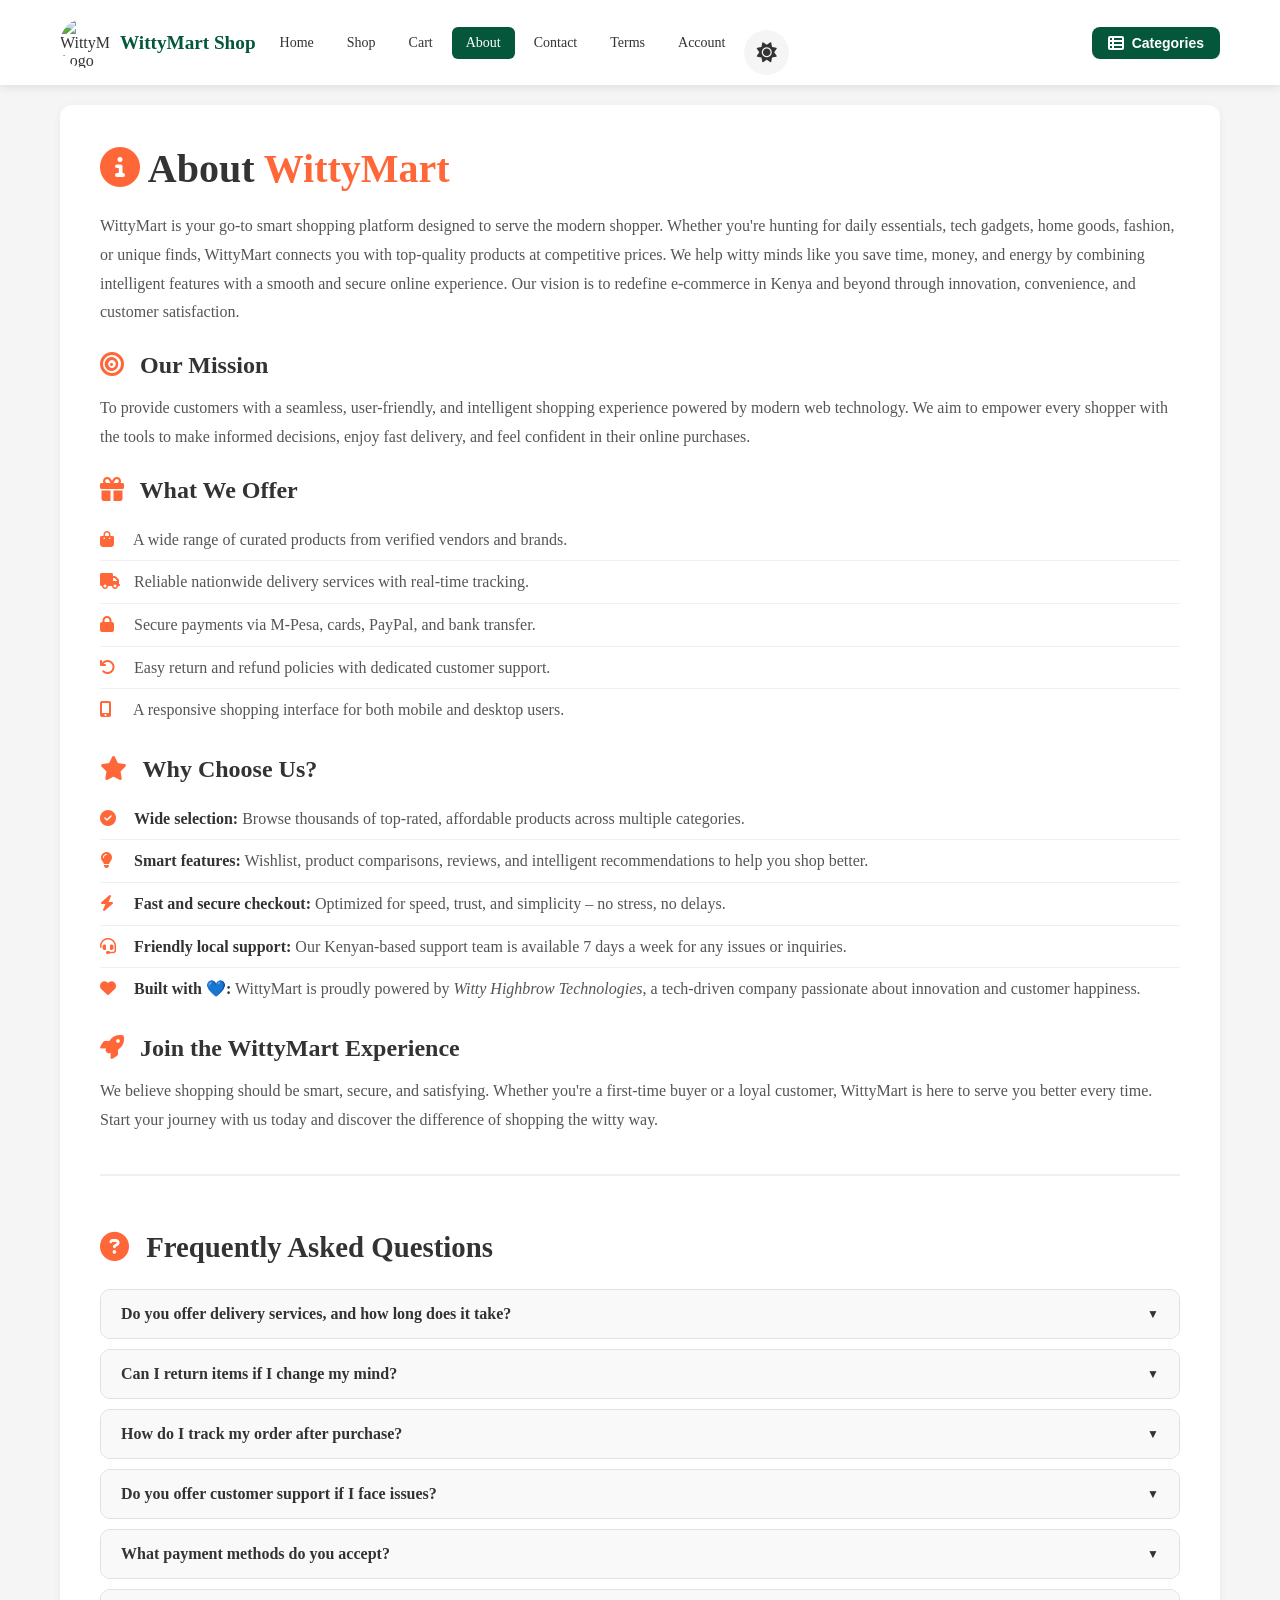
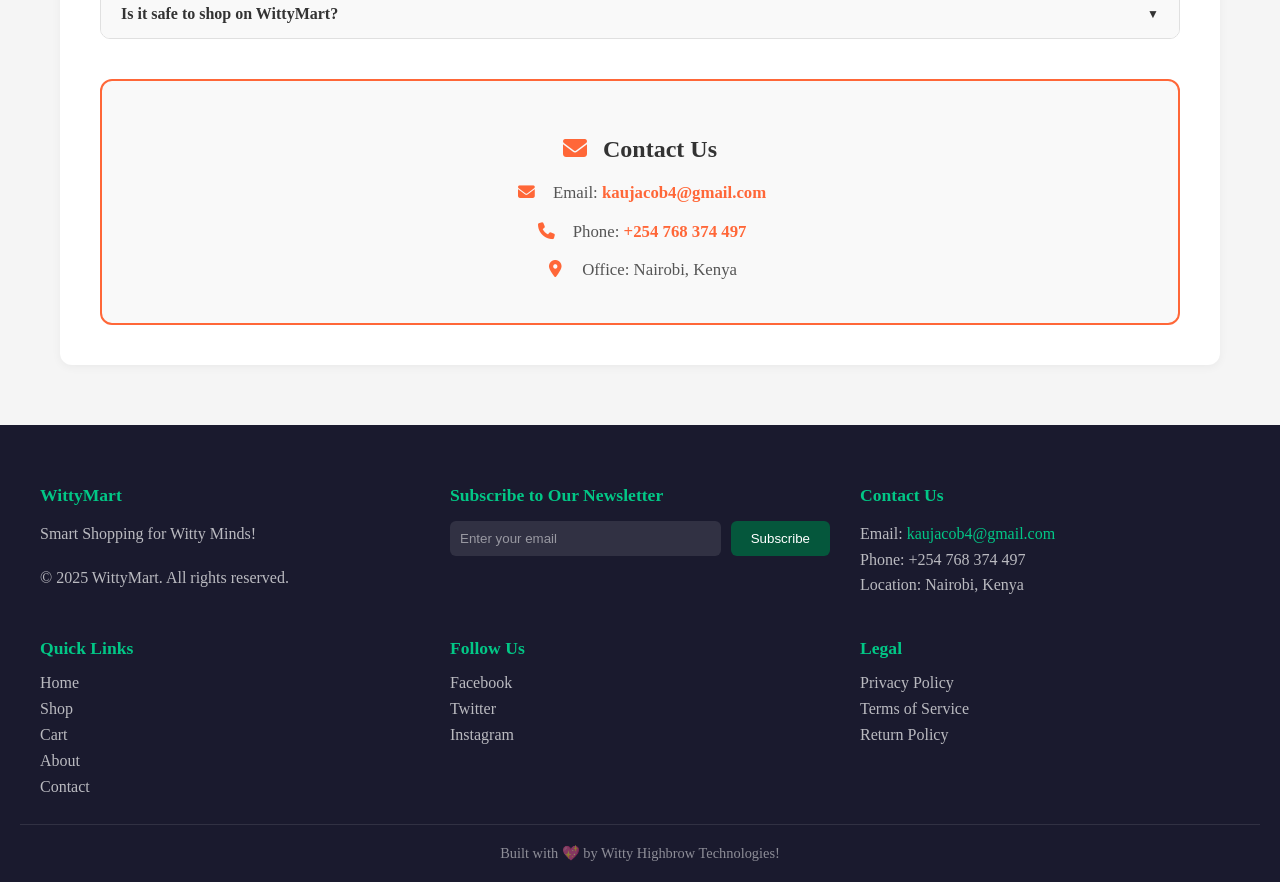
==== commit 2cbd62d4: "Update print statement from 'Hello' to 'Goodbye'" ====
--- a/about.html
+++ b/about.html
@@ -4,550 +4,10 @@
     <meta charset="UTF-8">
     <meta name="viewport" content="width=device-width, initial-scale=1.0">
     <title>About Us - WittyMart</title>
+    <link rel="icon" type="image/png" href="images/logo.png">
     <link rel="stylesheet" href="https://cdnjs.cloudflare.com/ajax/libs/font-awesome/6.4.0/css/all.min.css">
-    <style>
-        * {
-            margin: 0;
-            padding: 0;
-            box-sizing: border-box;
-        }
-        body {
-            font-family: Arial, sans-serif;
-            background: #f5f5f5;
-        }
-        header {
-            background: #fff;
-            box-shadow: 0 2px 10px rgba(0,0,0,0.1);
-            position: sticky;
-            top: 0;
-            z-index: 1000;
-        }
-        .header-container {
-            max-width: 1200px;
-            margin: 0 auto;
-            padding: 10px 20px;
-            display: flex;
-            align-items: center;
-            justify-content: space-between;
-            flex-wrap: wrap;
-            gap: 10px;
-        }
-        .logo {
-            display: flex;
-            align-items: center;
-            gap: 10px;
-        }
-        .logo img {
-            width: 50px;
-            height: 50px;
-            border-radius: 50%;
-            object-fit: cover;
-        }
-        .logo h1 {
-            font-size: 1.2rem;
-            color: #ff6738;
-        }
-        .header-actions {
-            display: flex;
-            align-items: center;
-            gap: 10px;
-        }
-        .categories-btn {
-            display: flex;
-            align-items: center;
-            gap: 8px;
-            padding: 8px 16px;
-            background: #ff6738;
-            color: #fff;
-            border: none;
-            border-radius: 8px;
-            cursor: pointer;
-            font-size: 14px;
-            font-weight: 600;
-            transition: all 0.3s ease;
-        }
-        .categories-btn:hover {
-            background: #e55a2b;
-            transform: scale(1.02);
-        }
-        .categories-btn i {
-            font-size: 16px;
-        }
-        .menu-toggle {
-            display: none;
-            padding: 8px 12px;
-            background: #ff6738;
-            color: #fff;
-            border: none;
-            border-radius: 8px;
-            cursor: pointer;
-            font-size: 20px;
-        }
-        .menu-toggle:hover {
-            background: #e55a2b;
-        }
-        .close-btn {
-            display: none;
-        }
-        nav {
-            flex: 1;
-            min-width: 200px;
-        }
-        .nav-links {
-            display: flex;
-            align-items: center;
-            gap: 5px;
-            list-style: none;
-            flex-wrap: wrap;
-        }
-        .nav-links li a {
-            display: block;
-            padding: 8px 14px;
-            color: #333;
-            text-decoration: none;
-            border-radius: 6px;
-            font-size: 14px;
-            font-weight: 500;
-            transition: all 0.3s ease;
-        }
-        .nav-links li a:hover {
-            background: #ff6738;
-            color: #fff;
-        }
-        .nav-links li a.active {
-            background: #ff6738;
-            color: #fff;
-        }
-        .theme-toggle {
-            padding: 8px 12px;
-            background: transparent;
-            border: none;
-            cursor: pointer;
-            font-size: 20px;
-            border-radius: 6px;
-            transition: all 0.3s ease;
-        }
-        .theme-toggle:hover {
-            background: #f0f0f0;
-        }
-        .sidebar-overlay {
-            display: none;
-            position: fixed;
-            top: 0;
-            left: 0;
-            right: 0;
-            bottom: 0;
-            background: rgba(0,0,0,0.5);
-            z-index: 2000;
-        }
-        .sidebar-overlay.active {
-            display: block;
-        }
-        .sidebar {
-            position: fixed;
-            top: 0;
-            left: -320px;
-            width: 300px;
-            height: 100%;
-            background: #fff;
-            box-shadow: 2px 0 10px rgba(0,0,0,0.2);
-            z-index: 2001;
-            transition: left 0.3s ease;
-            overflow-y: auto;
-            padding: 20px;
-        }
-        .sidebar.active {
-            left: 0;
-        }
-        .sidebar-header {
-            display: flex;
-            justify-content: space-between;
-            align-items: center;
-            padding-bottom: 15px;
-            border-bottom: 2px solid #ff6738;
-            margin-bottom: 20px;
-        }
-        .sidebar-header h2 {
-            color: #333;
-        }
-        .sidebar-close {
-            background: none;
-            border: none;
-            font-size: 24px;
-            cursor: pointer;
-            color: #666;
-            transition: all 0.3s ease;
-        }
-        .sidebar-close:hover {
-            color: #ff6738;
-            transform: rotate(90deg);
-        }
-        .sidebar ul {
-            list-style: none;
-        }
-        .sidebar ul li {
-            margin-bottom: 8px;
-        }
-        .sidebar ul li a {
-            display: block;
-            padding: 10px 15px;
-            color: #333;
-            text-decoration: none;
-            border-radius: 8px;
-            transition: all 0.3s ease;
-        }
-        .sidebar ul li a:hover {
-            background: #ff6738;
-            color: #fff;
-            padding-left: 20px;
-        }
-        .sidebar ul li a i {
-            margin-right: 10px;
-            color: #ff6738;
-            width: 20px;
-        }
-        .sidebar ul li a:hover i {
-            color: #fff;
-        }
-        main {
-            max-width: 1200px;
-            margin: 0 auto;
-            padding: 20px;
-        }
-        .about {
-            background: #fff;
-            border-radius: 12px;
-            padding: 40px;
-            box-shadow: 0 2px 10px rgba(0,0,0,0.05);
-        }
-        .about h1 {
-            font-size: 2.5rem;
-            color: #333;
-            margin-bottom: 20px;
-        }
-        .about h1 span {
-            color: #ff6738;
-        }
-        .about h2 {
-            font-size: 1.5rem;
-            color: #333;
-            margin: 25px 0 15px;
-        }
-        .about h2 i {
-            color: #ff6738;
-            margin-right: 10px;
-        }
-        .about p {
-            color: #555;
-            line-height: 1.8;
-            margin-bottom: 15px;
-        }
-        .about ul {
-            list-style: none;
-            padding: 0;
-            margin: 10px 0 20px;
-        }
-        .about ul li {
-            padding: 8px 0;
-            color: #555;
-            line-height: 1.6;
-            border-bottom: 1px solid #f0f0f0;
-        }
-        .about ul li:last-child {
-            border-bottom: none;
-        }
-        .about ul li i {
-            color: #ff6738;
-            margin-right: 10px;
-            width: 20px;
-        }
-        .about ul li strong {
-            color: #333;
-        }
-        .faq {
-            margin-top: 40px;
-            padding-top: 30px;
-            border-top: 2px solid #f0f0f0;
-        }
-        .faq h2 {
-            font-size: 1.8rem;
-            color: #333;
-            margin-bottom: 25px;
-        }
-        .faq-item {
-            margin-bottom: 10px;
-            border: 1px solid #e0e0e0;
-            border-radius: 10px;
-            overflow: hidden;
-            transition: all 0.3s ease;
-        }
-        .faq-item:hover {
-            border-color: #ff6738;
-        }
-        .faq-question {
-            width: 100%;
-            padding: 15px 20px;
-            background: #f9f9f9;
-            border: none;
-            text-align: left;
-            font-size: 1rem;
-            font-weight: 600;
-            color: #333;
-            cursor: pointer;
-            display: flex;
-            justify-content: space-between;
-            align-items: center;
-            transition: all 0.3s ease;
-            font-family: inherit;
-        }
-        .faq-question:hover {
-            background: #ff6738;
-            color: #fff;
-        }
-        .faq-question::after {
-            content: '▼';
-            font-size: 12px;
-            transition: transform 0.3s ease;
-        }
-        .faq-question.active::after {
-            transform: rotate(180deg);
-        }
-        .faq-question.active {
-            background: #ff6738;
-            color: #fff;
-        }
-        .faq-answer {
-            padding: 0 20px;
-            max-height: 0;
-            overflow: hidden;
-            transition: all 0.3s ease;
-            background: #fff;
-        }
-        .faq-answer.open {
-            padding: 15px 20px;
-            max-height: 300px;
-        }
-        .faq-answer p {
-            color: #555;
-            line-height: 1.6;
-            margin: 0;
-        }
-        .contact-box {
-            margin-top: 40px;
-            padding: 30px;
-            background: #f9f9f9;
-            border-radius: 12px;
-            border: 2px solid #ff6738;
-            text-align: center;
-        }
-        .contact-box h2 {
-            color: #333;
-            margin-bottom: 15px;
-        }
-        .contact-box h2 i {
-            color: #ff6738;
-            margin-right: 10px;
-        }
-        .contact-box p {
-            color: #555;
-            margin: 8px 0;
-            font-size: 1.05rem;
-        }
-        .contact-box p i {
-            color: #ff6738;
-            margin-right: 10px;
-            width: 25px;
-        }
-        .contact-box a {
-            color: #ff6738;
-            text-decoration: none;
-            font-weight: 600;
-        }
-        .contact-box a:hover {
-            text-decoration: underline;
-        }
-        .footer {
-            background: #1a1a2e;
-            color: #fff;
-            padding: 40px 20px 20px;
-            margin-top: 40px;
-        }
-        .footer-row {
-            max-width: 1200px;
-            margin: 0 auto;
-            display: grid;
-            grid-template-columns: repeat(auto-fit, minmax(200px, 1fr));
-            gap: 30px;
-            padding: 20px 0;
-        }
-        .footer-card h2 {
-            font-size: 1.1rem;
-            color: #ff6738;
-            margin-bottom: 15px;
-        }
-        .footer-card p {
-            color: rgba(255,255,255,0.7);
-            line-height: 1.6;
-        }
-        .footer-card ul {
-            list-style: none;
-        }
-        .footer-card ul li {
-            margin-bottom: 8px;
-        }
-        .footer-card ul li a {
-            color: rgba(255,255,255,0.7);
-            text-decoration: none;
-            transition: all 0.3s ease;
-        }
-        .footer-card ul li a:hover {
-            color: #ff6738;
-            padding-left: 5px;
-        }
-        .footer-card a {
-            color: #ff6738;
-            text-decoration: none;
-        }
-        .footer-card a:hover {
-            text-decoration: underline;
-        }
-        #newsletter-form {
-            display: flex;
-            gap: 10px;
-        }
-        #newsletter-form input {
-            flex: 1;
-            padding: 10px;
-            border: none;
-            border-radius: 6px;
-            outline: none;
-        }
-        #newsletter-form button {
-            padding: 10px 20px;
-            background: #ff6738;
-            color: #fff;
-            border: none;
-            border-radius: 6px;
-            cursor: pointer;
-            transition: all 0.3s ease;
-        }
-        #newsletter-form button:hover {
-            background: #e55a2b;
-        }
-        #footer-bottom {
-            border-top: 1px solid rgba(255,255,255,0.1);
-            padding-top: 20px;
-            text-align: center;
-            color: rgba(255,255,255,0.5);
-            font-size: 0.9rem;
-        }
-        @media (max-width: 768px) {
-            .header-container {
-                flex-wrap: nowrap;
-            }
-            nav {
-                display: none;
-                position: absolute;
-                top: 70px;
-                left: 0;
-                right: 0;
-                background: #fff;
-                padding: 20px;
-                box-shadow: 0 5px 10px rgba(0,0,0,0.1);
-                z-index: 999;
-            }
-            nav.show {
-                display: block;
-            }
-            .nav-links {
-                flex-direction: column;
-                align-items: stretch;
-            }
-            .nav-links li a {
-                padding: 12px 15px;
-                text-align: center;
-            }
-            .menu-toggle {
-                display: block;
-            }
-            .categories-btn span {
-                display: none;
-            }
-            .categories-btn {
-                padding: 8px 12px;
-            }
-            .logo h1 {
-                font-size: 1rem;
-            }
-            .sidebar {
-                width: 280px;
-                left: -300px;
-            }
-            .about {
-                padding: 20px;
-            }
-            .about h1 {
-                font-size: 2rem;
-            }
-            .about h2 {
-                font-size: 1.3rem;
-            }
-            .faq-question {
-                font-size: 0.95rem;
-                padding: 12px 15px;
-            }
-            .contact-box {
-                padding: 20px;
-            }
-            .footer-row {
-                grid-template-columns: 1fr;
-                text-align: center;
-            }
-            #newsletter-form {
-                flex-direction: column;
-            }
-        }
-        @media (max-width: 480px) {
-            .logo img {
-                width: 40px;
-                height: 40px;
-            }
-            .logo h1 {
-                font-size: 0.9rem;
-            }
-            .about {
-                padding: 15px;
-            }
-            .about h1 {
-                font-size: 1.5rem;
-            }
-            .about h2 {
-                font-size: 1.1rem;
-            }
-            .about p {
-                font-size: 0.95rem;
-            }
-            .about ul li {
-                font-size: 0.95rem;
-            }
-            .faq-question {
-                font-size: 0.9rem;
-                padding: 10px 12px;
-            }
-            .faq-answer.open {
-                padding: 10px 15px;
-            }
-            .faq-answer p {
-                font-size: 0.9rem;
-            }
-            .contact-box {
-                padding: 15px;
-            }
-            .contact-box p {
-                font-size: 0.95rem;
-            }
-        }
-    </style>
+    <link rel="stylesheet" href="style.css">
+   
 </head>
 <body>
     <!-- Header -->
@@ -749,86 +209,6 @@
             <p>Built with 💖 by Witty Highbrow Technologies!</p>
         </div>
     </footer>
-
-    <script>
-        // Mobile Menu Toggle
-        function toggleMenu() {
-            const nav = document.getElementById('main-nav');
-            nav.classList.toggle('show');
-        }
-
-        // Sidebar Toggle
-        function toggleSidebar() {
-            const sidebar = document.getElementById('sidebar');
-            const overlay = document.getElementById('sidebarOverlay');
-            sidebar.classList.toggle('active');
-            overlay.classList.toggle('active');
-            document.getElementById('main-nav').classList.remove('show');
-        }
-
-        // Theme Toggle
-        function toggleTheme() {
-            const body = document.body;
-            const icon = document.getElementById('theme-icon');
-            if (body.style.background === '#1a1a2e') {
-                body.style.background = '#f5f5f5';
-                body.style.color = '#333';
-                icon.textContent = '🌞';
-            } else {
-                body.style.background = '#1a1a2e';
-                body.style.color = '#fff';
-                icon.textContent = '🌙';
-            }
-        }
-
-        // Newsletter Form
-        document.getElementById('newsletter-form').addEventListener('submit', function(e) {
-            e.preventDefault();
-            const email = this.querySelector('input[type="email"]').value;
-            if (email) {
-                alert('Thank you for subscribing! You will receive updates from WittyMart.');
-                this.querySelector('input[type="email"]').value = '';
-            }
-        });
-
-        // FAQ Toggle
-        function toggleFAQ(button) {
-            const answer = button.nextElementSibling;
-            const isOpen = answer.classList.contains('open');
-            
-            // Close all FAQ answers
-            document.querySelectorAll('.faq-answer').forEach(item => {
-                item.classList.remove('open');
-            });
-            document.querySelectorAll('.faq-question').forEach(item => {
-                item.classList.remove('active');
-            });
-            
-            // Toggle the clicked one
-            if (!isOpen) {
-                answer.classList.add('open');
-                button.classList.add('active');
-            }
-        }
-
-        // Close sidebar on escape key
-        document.addEventListener('keydown', function(e) {
-            if (e.key === 'Escape') {
-                const sidebar = document.getElementById('sidebar');
-                const overlay = document.getElementById('sidebarOverlay');
-                if (sidebar.classList.contains('active')) {
-                    sidebar.classList.remove('active');
-                    overlay.classList.remove('active');
-                }
-            }
-        });
-
-        // Close mobile menu on window resize
-        window.addEventListener('resize', function() {
-            if (window.innerWidth > 768) {
-                document.getElementById('main-nav').classList.remove('show');
-            }
-        });
-    </script>
+<script src="script.js" defer></script>
 </body>
 </html>
--- a/style.css
+++ b/style.css
@@ -0,0 +1,1873 @@
+ * {
+            margin: 0;
+            padding: 0;
+            box-sizing: border-box;
+        }
+/* ===== DARK MODE VARIABLES ===== */
+:root {
+    --bg-color: #f5f5f5;
+    --text-color: #333;
+    --card-bg: #ffffff;
+    --header-bg: #ffffff;
+    --border-color: #f0f0f0;
+    --shadow-color: rgba(0,0,0,0.1);
+    --primary-color: #05573c;
+    --primary-hover: #03402c;
+    --primary-light: #02c786;
+}
+
+body.dark-mode {
+    --bg-color: #1a1a2e;
+    --text-color: #fff;
+    --card-bg: #2c2c3e;
+    --header-bg: #1a1a2e;
+    --border-color: rgba(255,255,255,0.1);
+    --shadow-color: rgba(0,0,0,0.3);
+}
+body {
+    background: var(--bg-color);
+    color: var(--text-color);
+    transition: background 0.3s ease, color 0.3s ease;
+}
+
+/* ===== DARK MODE STYLES ===== */
+body.dark-mode header {
+    background: var(--header-bg);
+    border-bottom: 1px solid var(--border-color);
+}
+
+body.dark-mode .logo h1 {
+    color: #fff;
+}
+
+body.dark-mode .nav-links li a {
+    color: rgba(255,255,255,0.8);
+}
+
+body.dark-mode .nav-links li a:hover {
+    background: var(--primary-color);
+    color: #fff;
+}
+
+body.dark-mode .nav-links li a.active {
+    background: var(--primary-color);
+    color: #fff;
+}
+
+body.dark-mode .top-cont {
+    background: var(--card-bg);
+    color: var(--text-color);
+}
+
+body.dark-mode .top-cont h1 {
+    color: #fff;
+}
+
+body.dark-mode .top-cont p {
+    color: rgba(255,255,255,0.7);
+}
+
+body.dark-mode .subnav {
+    background: var(--card-bg);
+    border-bottom-color: var(--border-color);
+}
+
+body.dark-mode .subnav a {
+    color: rgba(255,255,255,0.8);
+}
+
+body.dark-mode .subnav a:hover {
+    background: var(--primary-color);
+    color: #fff;
+}
+
+body.dark-mode .subnav a.active-link {
+    background: var(--primary-color);
+    color: #fff;
+}
+
+body.dark-mode .subpage {
+    background: var(--card-bg);
+    color: var(--text-color);
+}
+
+body.dark-mode .subpage h2 {
+    color: #fff;
+}
+
+body.dark-mode .subpage p {
+    color: rgba(255,255,255,0.8);
+}
+
+body.dark-mode .subpage ul li {
+    color: rgba(255,255,255,0.8);
+    border-bottom-color: var(--border-color);
+}
+
+body.dark-mode .subpage ul li strong {
+    color: #fff;
+}
+
+body.dark-mode .sidebar {
+    background: var(--card-bg);
+}
+
+body.dark-mode .sidebar-header h2 {
+    color: #fff;
+}
+
+body.dark-mode .sidebar ul li a {
+    color: rgba(255,255,255,0.8);
+}
+
+body.dark-mode .sidebar ul li a:hover {
+    background: var(--primary-color);
+    color: #fff;
+}
+
+body.dark-mode .sidebar ul li a i {
+    color: var(--primary-color);
+}
+
+body.dark-mode .sidebar ul li a:hover i {
+    color: #fff;
+}
+
+body.dark-mode .footer {
+    background: #0a0a1a;
+}
+
+body.dark-mode .footer-card p {
+    color: rgba(255,255,255,0.6);
+}
+
+body.dark-mode .footer-card ul li a {
+    color: rgba(255,255,255,0.6);
+}
+
+body.dark-mode .footer-card ul li a:hover {
+    color: var(--primary-light);
+}
+
+body.dark-mode #newsletter-form input {
+    background: rgba(255,255,255,0.1);
+    color: #fff;
+}
+
+body.dark-mode #newsletter-form input::placeholder {
+    color: rgba(255,255,255,0.5);
+}
+.theme-toggle {
+    padding: 10px 14px;
+    background: var(--bg-color);
+    border: none;
+    border-radius: 50%;
+    cursor: pointer;
+    font-size: 20px;
+    transition: all 0.3s ease;
+    color: var(--text-color);
+    width: 45px;
+    height: 45px;
+    display: flex;
+    align-items: center;
+    justify-content: center;
+    position: relative;
+}
+
+.theme-toggle:hover {
+    background: var(--primary-color);
+    color: #fff;
+    transform: rotate(20deg) scale(1.1);
+    box-shadow: 0 5px 15px rgba(5, 87, 60, 0.3);
+}
+
+.theme-toggle i {
+    transition: transform 0.3s ease;
+}
+
+.theme-toggle:hover i {
+    transform: rotate(20deg);
+}
+
+/* Dark mode specific for theme toggle */
+body.dark-mode .theme-toggle {
+    background: rgba(255, 255, 255, 0.1);
+    color: #fff;
+}
+
+body.dark-mode .theme-toggle:hover {
+    background: var(--primary-color);
+    color: #fff;
+}
+
+/* TERMS AND POLICIES, NAVBAR, LINKS, MEDIA & FOOTER */
+/* ===== HEADER ===== */
+        header {
+            background: var(--header-bg);
+            box-shadow: 0 2px 10px var(--shadow-color);
+            position: sticky;
+            top: 0;
+            z-index: 1000;
+            transition: background 0.3s ease;
+        }
+        .header-container {
+            max-width: 1200px;
+            margin: 0 auto;
+            padding: 10px 20px;
+            display: flex;
+            align-items: center;
+            justify-content: space-between;
+            flex-wrap: wrap;
+            gap: 10px;
+        }
+        .logo {
+            display: flex;
+            align-items: center;
+            gap: 10px;
+        }
+        .logo img {
+            width: 50px;
+            height: 50px;
+            border-radius: 50%;
+            object-fit: cover;
+        }
+        .logo h1 {
+            font-size: 1.2rem;
+            color: var(--primary-color);
+            transition: color 0.3s ease;
+        }
+        .header-actions {
+            display: flex;
+            align-items: center;
+            gap: 10px;
+        }
+        .categories-btn {
+            display: flex;
+            align-items: center;
+            gap: 8px;
+            padding: 8px 16px;
+            background: var(--primary-color);
+            color: #fff;
+            border: none;
+            border-radius: 8px;
+            cursor: pointer;
+            font-size: 14px;
+            font-weight: 600;
+            transition: all 0.3s ease;
+        }
+        .categories-btn:hover {
+            background: var(--primary-hover);
+            transform: scale(1.02);
+        }
+        .categories-btn i {
+            font-size: 16px;
+        }
+        .menu-toggle {
+            display: none;
+            padding: 8px 12px;
+            background: var(--primary-color);
+            color: #fff;
+            border: none;
+            border-radius: 8px;
+            cursor: pointer;
+            font-size: 20px;
+        }
+        .menu-toggle:hover {
+            background: var(--primary-hover);
+        }
+        .close-btn {
+            display: none;
+        }
+        nav {
+            flex: 1;
+            min-width: 200px;
+        }
+        .nav-links {
+            display: flex;
+            align-items: center;
+            gap: 5px;
+            list-style: none;
+            flex-wrap: wrap;
+        }
+        .nav-links li a {
+            display: block;
+            padding: 8px 14px;
+            color: var(--text-color);
+            text-decoration: none;
+            border-radius: 6px;
+            font-size: 14px;
+            font-weight: 500;
+            transition: all 0.3s ease;
+        }
+        .nav-links li a:hover {
+            background: var(--primary-color);
+            color: #fff;
+        }
+        .nav-links li a.active {
+            background: var(--primary-color);
+            color: #fff;
+        }
+        
+        /* ===== SIDEBAR ===== */
+        .sidebar-overlay {
+            display: none;
+            position: fixed;
+            top: 0;
+            left: 0;
+            right: 0;
+            bottom: 0;
+            background: rgba(0,0,0,0.5);
+            z-index: 2000;
+        }
+        .sidebar-overlay.active {
+            display: block;
+        }
+        .sidebar {
+            position: fixed;
+            top: 0;
+            left: -320px;
+            width: 300px;
+            height: 100%;
+            background: var(--card-bg);
+            box-shadow: 2px 0 10px var(--shadow-color);
+            z-index: 2001;
+            transition: left 0.3s ease;
+            overflow-y: auto;
+            padding: 20px;
+        }
+        .sidebar.active {
+            left: 0;
+        }
+        .sidebar-header {
+            display: flex;
+            justify-content: space-between;
+            align-items: center;
+            padding-bottom: 15px;
+            border-bottom: 2px solid var(--primary-color);
+            margin-bottom: 20px;
+        }
+        .sidebar-header h2 {
+            color: var(--text-color);
+        }
+        .sidebar-close {
+            background: none;
+            border: none;
+            font-size: 24px;
+            cursor: pointer;
+            color: #666;
+            transition: all 0.3s ease;
+        }
+        .sidebar-close:hover {
+            color: var(--primary-color);
+            transform: rotate(90deg);
+        }
+        .sidebar ul {
+            list-style: none;
+        }
+        .sidebar ul li {
+            margin-bottom: 8px;
+        }
+        .sidebar ul li a {
+            display: block;
+            padding: 10px 15px;
+            color: var(--text-color);
+            text-decoration: none;
+            border-radius: 8px;
+            transition: all 0.3s ease;
+        }
+        .sidebar ul li a:hover {
+            background: var(--primary-color);
+            color: #fff;
+            padding-left: 20px;
+        }
+        .sidebar ul li a i {
+            margin-right: 10px;
+            color: var(--primary-color);
+            width: 20px;
+        }
+        .sidebar ul li a:hover i {
+            color: #fff;
+        }
+        
+        /* ===== MAIN CONTENT ===== */
+        main {
+            max-width: 1200px;
+            margin: 0 auto;
+            padding: 20px;
+        }
+        .top-cont {
+            background: var(--card-bg);
+            border-radius: 12px 12px 0 0;
+            padding: 30px 40px;
+            text-align: center;
+            box-shadow: 0 2px 10px var(--shadow-color);
+            transition: background 0.3s ease;
+        }
+        .top-cont h1 {
+            font-size: 2.5rem;
+            color: var(--text-color);
+            margin-bottom: 10px;
+            transition: color 0.3s ease;
+        }
+        .top-cont h1 span {
+            color: var(--primary-color);
+        }
+        .top-cont p {
+            color: #666;
+            font-size: 1.1rem;
+        }
+        .subnav {
+            background: var(--card-bg);
+            padding: 15px 40px;
+            display: flex;
+            gap: 15px;
+            flex-wrap: wrap;
+            border-bottom: 2px solid var(--border-color);
+            box-shadow: 0 2px 10px var(--shadow-color);
+            transition: background 0.3s ease;
+        }
+        .subnav a {
+            padding: 10px 20px;
+            color: #555;
+            text-decoration: none;
+            border-radius: 8px;
+            font-weight: 500;
+            transition: all 0.3s ease;
+            border: 2px solid transparent;
+        }
+        .subnav a:hover {
+            background: var(--primary-color);
+            color: #fff;
+            transform: translateY(-2px);
+        }
+        .subnav a.active-link {
+            background: var(--primary-color);
+            color: #fff;
+            border-color: var(--primary-color);
+        }
+        .subpage {
+            display: none;
+            background: var(--card-bg);
+            padding: 40px;
+            border-radius: 0 0 12px 12px;
+            box-shadow: 0 2px 10px var(--shadow-color);
+            animation: fadeIn 0.3s ease;
+            transition: background 0.3s ease;
+        }
+        .subpage.active {
+            display: block;
+        }
+        @keyframes fadeIn {
+            from { opacity: 0; transform: translateY(10px); }
+            to { opacity: 1; transform: translateY(0); }
+        }
+        .subpage h2 {
+            font-size: 2rem;
+            color: var(--text-color);
+            margin-bottom: 20px;
+            transition: color 0.3s ease;
+        }
+        .subpage h2 i {
+            color: var(--primary-color);
+            margin-right: 10px;
+        }
+        .subpage p {
+            color: #555;
+            line-height: 1.8;
+            margin-bottom: 20px;
+            font-size: 1.05rem;
+        }
+        .subpage ul {
+            list-style: none;
+            padding: 0;
+        }
+        .subpage ul li {
+            padding: 12px 0;
+            color: #555;
+            line-height: 1.8;
+            border-bottom: 1px solid var(--border-color);
+            font-size: 1rem;
+        }
+        .subpage ul li:last-child {
+            border-bottom: none;
+        }
+        .subpage ul li strong {
+            color: var(--text-color);
+            display: block;
+            margin-bottom: 5px;
+        }
+        .subpage ul li i {
+            color: var(--primary-color);
+            margin-right: 10px;
+        }
+        .subpage a {
+            color: var(--primary-color);
+            text-decoration: none;
+            font-weight: 600;
+        }
+        .subpage a:hover {
+            text-decoration: underline;
+        }
+        
+        /* ===== FOOTER ===== */
+        .footer {
+            background: #1a1a2e;
+            color: #fff;
+            padding: 40px 20px 20px;
+            margin-top: 40px;
+            transition: background 0.3s ease;
+        }
+        .footer-row {
+            max-width: 1200px;
+            margin: 0 auto;
+            display: grid;
+            grid-template-columns: repeat(auto-fit, minmax(200px, 1fr));
+            gap: 30px;
+            padding: 20px 0;
+        }
+        .footer-card h2 {
+            font-size: 1.1rem;
+            color: var(--primary-light);
+            margin-bottom: 15px;
+        }
+        .footer-card p {
+            color: rgba(255,255,255,0.7);
+            line-height: 1.6;
+        }
+        .footer-card ul {
+            list-style: none;
+        }
+        .footer-card ul li {
+            margin-bottom: 8px;
+        }
+        .footer-card ul li a {
+            color: rgba(255,255,255,0.7);
+            text-decoration: none;
+            transition: all 0.3s ease;
+        }
+        .footer-card ul li a:hover {
+            color: var(--primary-light);
+            padding-left: 5px;
+        }
+        .footer-card a {
+            color: var(--primary-light);
+            text-decoration: none;
+        }
+        .footer-card a:hover {
+            text-decoration: underline;
+        }
+        #newsletter-form {
+            display: flex;
+            gap: 10px;
+        }
+        #newsletter-form input {
+            flex: 1;
+            padding: 10px;
+            border: none;
+            border-radius: 6px;
+            outline: none;
+            background: rgba(255,255,255,0.1);
+            color: #fff;
+        }
+        #newsletter-form input::placeholder {
+            color: rgba(255,255,255,0.5);
+        }
+        #newsletter-form button {
+            padding: 10px 20px;
+            background: var(--primary-color);
+            color: #fff;
+            border: none;
+            border-radius: 6px;
+            cursor: pointer;
+            transition: all 0.3s ease;
+        }
+        #newsletter-form button:hover {
+            background: var(--primary-light);
+        }
+        #footer-bottom {
+            border-top: 1px solid rgba(255,255,255,0.1);
+            padding-top: 20px;
+            text-align: center;
+            color: rgba(255,255,255,0.5);
+            font-size: 0.9rem;
+        }
+        
+        /* ===== RESPONSIVE ===== */
+        @media (max-width: 768px) {
+            .header-container {
+                flex-wrap: nowrap;
+            }
+            nav {
+                display: none;
+                position: absolute;
+                top: 70px;
+                left: 0;
+                right: 0;
+                background: var(--card-bg);
+                padding: 20px;
+                box-shadow: 0 5px 10px var(--shadow-color);
+                z-index: 999;
+            }
+            nav.show {
+                display: block;
+            }
+            .nav-links {
+                flex-direction: column;
+                align-items: stretch;
+            }
+            .nav-links li a {
+                padding: 12px 15px;
+                text-align: center;
+            }
+            .menu-toggle {
+                display: block;
+            }
+            .categories-btn span {
+                display: none;
+            }
+            .categories-btn {
+                padding: 8px 12px;
+            }
+            .logo h1 {
+                font-size: 1rem;
+            }
+            .sidebar {
+                width: 280px;
+                left: -300px;
+            }
+            .top-cont {
+                padding: 20px;
+            }
+            .top-cont h1 {
+                font-size: 2rem;
+            }
+            .subnav {
+                padding: 10px 20px;
+                justify-content: center;
+            }
+            .subnav a {
+                padding: 8px 15px;
+                font-size: 0.9rem;
+            }
+            .subpage {
+                padding: 20px;
+            }
+            .subpage h2 {
+                font-size: 1.5rem;
+            }
+            .subpage p {
+                font-size: 0.95rem;
+            }
+            .subpage ul li {
+                font-size: 0.95rem;
+            }
+            .footer-row {
+                grid-template-columns: 1fr;
+                text-align: center;
+            }
+            #newsletter-form {
+                flex-direction: column;
+            }
+        }
+        @media (max-width: 480px) {
+            .logo img {
+                width: 40px;
+                height: 40px;
+            }
+            .logo h1 {
+                font-size: 0.9rem;
+            }
+            .top-cont h1 {
+                font-size: 1.5rem;
+            }
+            .top-cont p {
+                font-size: 0.95rem;
+            }
+            .subnav {
+                flex-direction: column;
+                align-items: stretch;
+                gap: 8px;
+            }
+            .subnav a {
+                text-align: center;
+            }
+            .subpage {
+                padding: 15px;
+            }
+            .subpage h2 {
+                font-size: 1.3rem;
+            }
+            .subpage ul li {
+                padding: 10px 0;
+                font-size: 0.9rem;
+            }
+        }
+/* ==== HOME PAGE + SHOP ====*/
+
+        .hero {
+            display: grid;
+            grid-template-columns: 1fr 1fr;
+            gap: 30px;
+            margin-bottom: 40px;
+            background: #fff;
+            border-radius: 12px;
+            padding: 30px;
+            box-shadow: 0 2px 10px rgba(0,0,0,0.05);
+        }
+        .about-shop h1 {
+            font-size: 2rem;
+            color: #333;
+            margin-bottom: 15px;
+        }
+        .about-shop h1 span {
+            color: #ff6738;
+        }
+        .about-shop p {
+            color: #666;
+            line-height: 1.8;
+            margin-bottom: 15px;
+        }
+        .hero-slider {
+            position: relative;
+            overflow: hidden;
+            border-radius: 12px;
+            height: 300px;
+        }
+        .slides {
+            display: flex;
+            transition: transform 0.5s ease;
+            height: 100%;
+        }
+        .slide {
+            min-width: 100%;
+            height: 100%;
+            position: relative;
+        }
+        .slide img {
+            width: 100%;
+            height: 100%;
+            object-fit: cover;
+        }
+        .slide .caption {
+            position: absolute;
+            bottom: 0;
+            left: 0;
+            right: 0;
+            padding: 20px;
+            background: linear-gradient(transparent, rgba(0,0,0,0.7));
+            color: #fff;
+        }
+        .slide .caption h2 {
+            font-size: 1.2rem;
+        }
+        .slide .caption p {
+            font-size: 0.9rem;
+            opacity: 0.9;
+        }
+        .slider-nav {
+            position: absolute;
+            top: 50%;
+            transform: translateY(-50%);
+            background: rgba(255,255,255,0.8);
+            border: none;
+            width: 40px;
+            height: 40px;
+            border-radius: 50%;
+            cursor: pointer;
+            font-size: 20px;
+            transition: all 0.3s ease;
+        }
+        .slider-nav:hover {
+            background: #ff6738;
+            color: #fff;
+        }
+        .slider-nav.prev {
+            left: 10px;
+        }
+        .slider-nav.next {
+            right: 10px;
+        }
+        .features {
+            margin: 40px 0;
+        }
+        .features h2 {
+            font-size: 2rem;
+            color: #333;
+            margin-bottom: 30px;
+        }
+        .features h2 span {
+            color: #ff6738;
+        }
+        .product-grid {
+            display: grid;
+            grid-template-columns: repeat(auto-fill, minmax(200px, 1fr));
+            gap: 20px;
+            margin-bottom: 30px;
+        }
+        .product {
+            background: #fff;
+            border-radius: 12px;
+            padding: 15px;
+            box-shadow: 0 2px 10px rgba(0,0,0,0.05);
+            transition: all 0.3s ease;
+            text-align: center;
+        }
+        .product:hover {
+            transform: translateY(-5px);
+            box-shadow: 0 5px 20px rgba(0,0,0,0.1);
+        }
+        .product img {
+            width: 100%;
+            height: 150px;
+            object-fit: cover;
+            border-radius: 8px;
+            margin-bottom: 10px;
+        }
+        .product h3 {
+            font-size: 1rem;
+            color: #333;
+            margin-bottom: 8px;
+        }
+        .product p {
+            color: #666;
+            font-size: 0.9rem;
+            margin-bottom: 10px;
+        }
+        .product button {
+            padding: 8px 20px;
+            background: #ff6738;
+            color: #fff;
+            border: none;
+            border-radius: 6px;
+            cursor: pointer;
+            transition: all 0.3s ease;
+        }
+        .product button:hover {
+            background: #e55a2b;
+            transform: scale(1.02);
+        }
+       .products-section h2 span {
+            color: #ff6738;
+        }    .product .price {
+            display: block;
+            font-size: 1.2rem;
+            font-weight: 700;
+            color: #ff6738;
+            margin-bottom: 15px;
+        }
+        .product .add-to-cart {
+            padding: 10px 25px;
+            background: #ff6738;
+            color: #fff;
+            border: none;
+            border-radius: 6px;
+            cursor: pointer;
+            font-weight: 600;
+            transition: all 0.3s ease;
+        }
+        .product .add-to-cart:hover {
+            background: #e55a2b;
+            transform: scale(1.02);
+        }
+
+
+
+        .divider {
+            border: none;
+            height: 2px;
+            background: #e0e0e0;
+            margin: 30px 0;
+        }
+        .about-shop-section {
+            background: #fff;
+            border-radius: 12px;
+            padding: 30px;
+            margin: 40px 0;
+            box-shadow: 0 2px 10px rgba(0,0,0,0.05);
+        }
+        .about-shop-section h2 {
+            color: #333;
+            margin-bottom: 15px;
+        }
+        .about-shop-section h2 span {
+            color: #ff6738;
+        }
+        .about-shop-section p {
+            color: #666;
+            line-height: 1.8;
+            margin-bottom: 15px;
+        }
+        .about-shop-section ul {
+            list-style: none;
+            padding: 0;
+            margin: 15px 0;
+        }
+        .about-shop-section ul li {
+            padding: 8px 0;
+            color: #555;
+            display: flex;
+            align-items: center;
+            gap: 10px;
+        }
+        .about-shop-section ul li:before {
+            content: '✓';
+            color: #ff6738;
+            font-weight: bold;
+        }
+        .testimonials-slider {
+            background: #fff;
+            border-radius: 12px;
+            padding: 30px;
+            margin: 40px 0;
+            box-shadow: 0 2px 10px rgba(0,0,0,0.05);
+        }
+        .testimonials-slider h2 {
+            text-align: center;
+            color: #333;
+            margin-bottom: 30px;
+        }
+        .testimonials-slider h2 span {
+            color: #ff6738;
+        }
+        .slider-container {
+            overflow: hidden;
+            position: relative;
+        }
+        .slider-track {
+            display: flex;
+            transition: transform 0.5s ease;
+        }
+        .slide1 {
+            min-width: 100%;
+            padding: 20px;
+            text-align: center;
+        }
+        .slide1 blockquote {
+            max-width: 600px;
+            margin: 0 auto;
+        }
+        .slide1 blockquote p {
+            font-size: 1.1rem;
+            color: #555;
+            font-style: italic;
+            line-height: 1.6;
+        }
+        .slide1 blockquote cite {
+            display: block;
+            margin-top: 10px;
+            color: #ff6738;
+            font-weight: 600;
+            font-style: normal;
+        }
+        .slider-controls {
+            display: flex;
+            justify-content: center;
+            gap: 15px;
+            margin-top: 20px;
+        }
+        .slider-controls button {
+            padding: 8px 20px;
+            background: #ff6738;
+            color: #fff;
+            border: none;
+            border-radius: 6px;
+            cursor: pointer;
+            transition: all 0.3s ease;
+        }
+        .slider-controls button:hover {
+            background: #e55a2b;
+        }
+@media (max-width: 992px) {
+             .products-grid {
+                grid-template-columns: repeat(3, 1fr);
+            }
+            .hero {
+                grid-template-columns: 1fr;
+            }
+            .hero-slider {
+                height: 250px;
+            }
+        }
+  @media (max-width: 768px) {
+            .product-grid {
+                grid-template-columns: repeat(2, 1fr);
+            }
+            .hero-slider {
+                height: 200px;
+            } 
+              .products-grid {
+                grid-template-columns: repeat(2, 1fr);
+                gap: 15px;
+            }
+        }
+@media (max-width: 480px) {
+            .product-grid {
+                grid-template-columns: 1fr 1fr;
+                gap: 10px;
+            }
+            .product {
+                padding: 10px;
+            }
+            .product img {
+                height: 120px;
+            }
+             .product h3 {
+                font-size: 0.9rem;
+            }
+            .product .price {
+                font-size: 1rem;
+            }
+            .product .add-to-cart {
+                padding: 8px 15px;
+                font-size: 0.85rem;
+            }
+            .products-section h2 {
+                font-size: 1.3rem;
+            }
+            .about-shop h1 {
+                font-size: 1.5rem;
+            }
+            .hero-slider {
+                height: 180px;
+            }
+        }
+
+/* ===WELCOME PAGE === */
+
+  .logo-container {
+            text-align: center;
+            margin-bottom: 25px;
+        }
+        .logo-container img {
+            width: 70px;
+            height: 70px;
+            border-radius: 50%;
+            object-fit: cover;
+            margin-bottom: 10px;
+        }
+        .logo-container h1 {
+            font-size: 1.5rem;
+            color: #ff6738;
+        }
+        .logo-container p {
+            color: var(--label-color);
+            font-size: 0.9rem;
+        }
+        .form-group {
+            margin-bottom: 15px;
+        }
+        .form-group label {
+            display: block;
+            font-weight: 600;
+            color: var(--label-color);
+            margin-bottom: 5px;
+            font-size: 0.9rem;
+        }
+        .form-group label i {
+            color: #ff6738;
+            margin-right: 8px;
+            width: 18px;
+        }
+        .input-wrapper {
+            position: relative;
+        }
+        .input-wrapper input {
+            width: 100%;
+            padding: 12px 15px;
+            background: var(--input-bg);
+            color: var(--text-color);
+            border: 2px solid var(--border-color);
+            border-radius: 8px;
+            font-size: 1rem;
+            transition: all 0.3s ease;
+            outline: none;
+        }
+        .input-wrapper input:focus {
+            border-color: #ff6738;
+            box-shadow: 0 0 0 3px rgba(255,103,56,0.1);
+        }
+        .input-wrapper input::placeholder {
+            color: #aaa;
+        }
+        .toggle-password {
+            position: absolute;
+            right: 12px;
+            top: 50%;
+            transform: translateY(-50%);
+            cursor: pointer;
+            color: #999;
+            font-size: 0.85rem;
+            font-weight: 600;
+            transition: all 0.3s ease;
+            background: none;
+            border: none;
+        }
+        .toggle-password:hover {
+            color: #ff6738;
+        }
+
+       
+        .btn-submit {
+            width: 100%;
+            padding: 14px;
+            background: var(--button-bg);
+            color: #fff;
+            border: none;
+            border-radius: 8px;
+            font-size: 1rem;
+            font-weight: 600;
+            cursor: pointer;
+            transition: all 0.3s ease;
+            margin-top: 10px;
+        }
+        .btn-submit:hover {
+            background: var(--button-hover);
+            transform: scale(1.02);
+            box-shadow: 0 5px 20px rgba(255,103,56,0.3);
+        }
+        .btn-submit i {
+            margin-right: 8px;
+        }
+        .progress-bar {
+            width: 0;
+            height: 6px;
+            background: #ff6738;
+            transition: width 1s ease-in-out;
+            border-radius: 3px;
+            margin-top: 15px;
+        }
+        .message {
+            margin-top: 15px;
+            padding: 10px;
+            border-radius: 8px;
+            font-weight: 500;
+            text-align: center;
+            display: none;
+        }
+        .message.error {
+            display: block;
+            background: #f8d7da;
+            color: #721c24;
+            border: 1px solid #f5c6cb;
+        }
+        .message.success {
+            display: block;
+            background: #d4edda;
+            color: #155724;
+            border: 1px solid #c3e6cb;
+        }
+        .theme-toggle {
+            text-align: center;
+            margin-top: 20px;
+        }
+        .theme-toggle button {
+            padding: 8px 20px;
+            background: var(--button-bg);
+            color: #fff;
+            border: none;
+            border-radius: 8px;
+            cursor: pointer;
+            transition: all 0.3s ease;
+            font-size: 0.9rem;
+        }
+        .theme-toggle button:hover {
+            background: var(--button-hover);
+            transform: scale(1.02);
+        }
+        .theme-toggle button i {
+            margin-right: 8px;
+        }
+        .switch-form {
+            text-align: center;
+            margin-top: 15px;
+        }
+        .switch-form button {
+            background: none;
+            border: none;
+            color: #ff6738;
+            cursor: pointer;
+            font-weight: 600;
+            font-size: 0.95rem;
+            transition: all 0.3s ease;
+            padding: 5px 10px;
+        }
+        .switch-form button:hover {
+            text-decoration: underline;
+        }
+        .hidden {
+            display: none !important;
+        }
+        .modal {
+            display: none;
+            position: fixed;
+            z-index: 1000;
+            left: 0;
+            top: 0;
+            width: 100%;
+            height: 100%;
+            background-color: rgba(0,0,0,0.5);
+            animation: fadeIn 0.3s ease;
+        }
+        @keyframes fadeIn {
+            from { opacity: 0; }
+            to { opacity: 1; }
+        }
+        .modal-content {
+            background: var(--modal-bg);
+            margin: 20% auto;
+            padding: 30px;
+            max-width: 350px;
+            border-radius: 12px;
+            text-align: center;
+            color: var(--text-color);
+            box-shadow: 0 10px 40px rgba(0,0,0,0.2);
+            border: 1px solid var(--border-color);
+        }
+        .modal-content p {
+            font-size: 1.1rem;
+            margin-bottom: 20px;
+        }
+        .modal-content p i {
+            color: #ff6738;
+            font-size: 30px;
+            display: block;
+            margin-bottom: 10px;
+        }
+        .modal-content .modal-buttons {
+            display: flex;
+            gap: 10px;
+            justify-content: center;
+        }
+        .modal-content button {
+            padding: 10px 30px;
+            border: none;
+            border-radius: 8px;
+            cursor: pointer;
+            font-weight: 600;
+            transition: all 0.3s ease;
+            font-size: 0.95rem;
+        }
+        .modal-content #confirmBtn {
+            background: #ff6738;
+            color: #fff;
+        }
+        .modal-content #confirmBtn:hover {
+            background: #e55a2b;
+            transform: scale(1.02);
+        }
+        .modal-content #cancelBtn {
+            background: #e0e0e0;
+            color: #333;
+        }
+        .modal-content #cancelBtn:hover {
+            background: #ccc;
+        }
+        @media (max-width: 480px) {
+            .container {
+                padding: 25px 20px;
+            }
+            .logo-container h1 {
+                font-size: 1.2rem;
+            }
+            h2 {
+                font-size: 1.2rem;
+            }
+            .input-wrapper input {
+                padding: 10px 12px;
+                font-size: 0.95rem;
+            }
+            .btn-submit {
+                padding: 12px;
+                font-size: 0.95rem;
+            }
+            .modal-content {
+                margin: 30% auto;
+                padding: 20px;
+            }
+        }
+/* === CONTACT US PAGE === */
+ 
+        .contact-section {
+            background: #fff;
+            border-radius: 12px;
+            padding: 40px;
+            box-shadow: 0 2px 10px rgba(0,0,0,0.05);
+        }
+        .contact-section h1 {
+            font-size: 2.5rem;
+            color: #333;
+            margin-bottom: 15px;
+        }
+        .contact-section h1 span {
+            color: #ff6738;
+        }
+        .contact-section > p {
+            color: #666;
+            font-size: 1.1rem;
+            line-height: 1.6;
+            margin-bottom: 30px;
+        }
+        .contact-info {
+            display: grid;
+            grid-template-columns: repeat(auto-fit, minmax(200px, 1fr));
+            gap: 20px;
+            margin: 30px 0;
+        }
+        .contact-info article {
+            background: #f9f9f9;
+            padding: 20px;
+            border-radius: 10px;
+            text-align: center;
+            border: 1px solid #eee;
+            transition: all 0.3s ease;
+        }
+        .contact-info article:hover {
+            border-color: #ff6738;
+            transform: translateY(-3px);
+            box-shadow: 0 5px 15px rgba(255,103,56,0.1);
+        }
+        .contact-info article i {
+            font-size: 30px;
+            color: #ff6738;
+            margin-bottom: 10px;
+        }
+        .contact-info article h2 {
+            font-size: 1.1rem;
+            color: #333;
+            margin-bottom: 8px;
+        }
+        .contact-info article p {
+            color: #666;
+            font-size: 0.95rem;
+        }
+        .contact-info article a {
+            color: #ff6738;
+            text-decoration: none;
+        }
+        .contact-info article a:hover {
+            text-decoration: underline;
+        }
+        .contact-form {
+            max-width: 600px;
+            margin: 30px 0;
+        }
+        .contact-form label {
+            display: block;
+            font-weight: 600;
+            color: #333;
+            margin-bottom: 5px;
+        }
+        .contact-form input,
+        .contact-form textarea {
+            width: 100%;
+            padding: 12px 15px;
+            border: 2px solid #e0e0e0;
+            border-radius: 8px;
+            font-size: 1rem;
+            transition: all 0.3s ease;
+            margin-bottom: 20px;
+            font-family: inherit;
+        }
+        .contact-form input:focus,
+        .contact-form textarea:focus {
+            border-color: #ff6738;
+            outline: none;
+            box-shadow: 0 0 0 3px rgba(255,103,56,0.1);
+        }
+        .contact-form button {
+            padding: 12px 35px;
+            background: #ff6738;
+            color: #fff;
+            border: none;
+            border-radius: 8px;
+            font-size: 1rem;
+            font-weight: 600;
+            cursor: pointer;
+            transition: all 0.3s ease;
+        }
+        .contact-form button:hover {
+            background: #e55a2b;
+            transform: scale(1.02);
+            box-shadow: 0 5px 15px rgba(255,103,56,0.3);
+        }
+        .form-status {
+            padding: 10px;
+            border-radius: 8px;
+            margin-bottom: 15px;
+            display: none;
+        }
+        .form-status.success {
+            display: block;
+            background: #d4edda;
+            color: #155724;
+            border: 1px solid #c3e6cb;
+        }
+        .form-status.error {
+            display: block;
+            background: #f8d7da;
+            color: #721c24;
+            border: 1px solid #f5c6cb;
+        }
+        .map-placeholder {
+            margin-top: 40px;
+        }
+        .map-placeholder h2 {
+            font-size: 1.5rem;
+            color: #333;
+            margin-bottom: 15px;
+        }
+        .map-placeholder h2 span {
+            color: #ff6738;
+        }
+        .map-box {
+            border-radius: 12px;
+            overflow: hidden;
+            box-shadow: 0 2px 10px rgba(0,0,0,0.1);
+        }
+        .map-box iframe {
+            width: 100%;
+            height: 400px;
+            border: none;
+            display: block;
+        } 
+@media (max-width: 768px) {
+            .contact-section {
+                padding: 20px;
+            }
+            .contact-section h1 {
+                font-size: 2rem;
+            }
+            .contact-info {
+                grid-template-columns: 1fr;
+            }
+            .contact-form {
+                max-width: 100%;
+            }
+            .map-box iframe {
+                height: 250px;
+            }
+          
+        } 
+@media (max-width: 480px) {
+            .contact-section {
+                padding: 15px;
+            }
+            .contact-section h1 {
+                font-size: 1.5rem;
+            }
+            .contact-section > p {
+                font-size: 0.95rem;
+            }
+            .contact-info article {
+                padding: 15px;
+            }
+            .contact-form input,
+            .contact-form textarea {
+                padding: 10px 12px;
+                font-size: 0.9rem;
+            }
+            .map-box iframe {
+                height: 200px;
+            }
+        }
+/* === CART PAGE === */
+
+        .cart {
+            background: #fff;
+            border-radius: 12px;
+            padding: 30px;
+            box-shadow: 0 2px 10px rgba(0,0,0,0.05);
+        }
+        .cart h1 {
+            font-size: 2rem;
+            color: #333;
+            margin-bottom: 30px;
+        }
+        .cart h1 span {
+            color: #ff6738;
+        }
+        .cart-items {
+            margin-bottom: 30px;
+        }
+        .cart-item {
+            display: flex;
+            align-items: center;
+            gap: 20px;
+            padding: 15px;
+            background: #f9f9f9;
+            border-radius: 10px;
+            margin-bottom: 15px;
+            border: 1px solid #eee;
+            transition: all 0.3s ease;
+        }
+        .cart-item:hover {
+            border-color: #ff6738;
+            box-shadow: 0 2px 10px rgba(255,103,56,0.1);
+        }
+        .cart-item img {
+            width: 80px;
+            height: 80px;
+            object-fit: cover;
+            border-radius: 8px;
+        }
+        .cart-item-details {
+            flex: 1;
+        }
+        .cart-item-details h3 {
+            color: #333;
+            margin-bottom: 5px;
+        }
+        .cart-item-details p {
+            color: #666;
+            font-size: 0.9rem;
+        }
+        .cart-item-price {
+            font-weight: 700;
+            color: #ff6738;
+            font-size: 1.1rem;
+        }
+        .cart-item-actions {
+            display: flex;
+            align-items: center;
+            gap: 10px;
+        }
+        .cart-item-actions button {
+            padding: 6px 12px;
+            background: #ff6738;
+            color: #fff;
+            border: none;
+            border-radius: 6px;
+            cursor: pointer;
+            transition: all 0.3s ease;
+        }
+        .cart-item-actions button:hover {
+            background: #e55a2b;
+        }
+        .cart-item-actions .remove-btn {
+            background: #dc3545;
+        }
+        .cart-item-actions .remove-btn:hover {
+            background: #c82333;
+        }
+        .cart-summary {
+            background: #f9f9f9;
+            padding: 20px;
+            border-radius: 10px;
+            border: 2px solid #ff6738;
+            display: flex;
+            justify-content: space-between;
+            align-items: center;
+            flex-wrap: wrap;
+            gap: 15px;
+        }
+        .cart-summary h2 {
+            color: #333;
+            font-size: 1.5rem;
+        }
+        .cart-summary h2 span {
+            color: #ff6738;
+        }
+        .checkout-btn {
+            padding: 12px 35px;
+            background: #ff6738;
+            color: #fff;
+            border: none;
+            border-radius: 8px;
+            cursor: pointer;
+            font-size: 1rem;
+            font-weight: 600;
+            transition: all 0.3s ease;
+        }
+        .checkout-btn:hover {
+            background: #e55a2b;
+            transform: scale(1.02);
+            box-shadow: 0 5px 15px rgba(255,103,56,0.3);
+        }
+        .empty-cart {
+            text-align: center;
+            padding: 40px 20px;
+        }
+        .empty-cart i {
+            font-size: 60px;
+            color: #ddd;
+            margin-bottom: 20px;
+        }
+        .empty-cart h2 {
+            color: #666;
+            margin-bottom: 10px;
+        }
+        .empty-cart p {
+            color: #999;
+        }
+        .empty-cart .shop-now {
+            display: inline-block;
+            margin-top: 20px;
+            padding: 12px 30px;
+            background: #ff6738;
+            color: #fff;
+            text-decoration: none;
+            border-radius: 8px;
+            font-weight: 600;
+            transition: all 0.3s ease;
+        }
+        .empty-cart .shop-now:hover {
+            background: #e55a2b;
+            transform: scale(1.02);
+        }
+        @media (max-width: 992px) {
+            .cart-item {
+                flex-wrap: wrap;
+            }
+        }
+        @media (max-width: 768px) {
+            .cart {
+                padding: 20px;
+            }
+            .cart h1 {
+                font-size: 1.5rem;
+            }
+            .cart-item {
+                padding: 12px;
+                gap: 15px;
+            }
+            .cart-item img {
+                width: 60px;
+                height: 60px;
+            }
+            .cart-summary {
+                flex-direction: column;
+                text-align: center;
+            }
+        }
+        @media (max-width: 480px) {
+            .cart {
+                padding: 15px;
+            }
+            .cart h1 {
+                font-size: 1.3rem;
+            }
+            .cart-item {
+                flex-direction: column;
+                text-align: center;
+                gap: 10px;
+            }
+            .cart-item img {
+                width: 100px;
+                height: 100px;
+            }
+            .cart-item-actions {
+                justify-content: center;
+                flex-wrap: wrap;
+            }
+            .cart-summary h2 {
+                font-size: 1.2rem;
+            }
+            .checkout-btn {
+                width: 100%;
+                padding: 12px;
+            }
+        }
+/* === ABOUT PAGE === */
+        .about {
+            background: #fff;
+            border-radius: 12px;
+            padding: 40px;
+            box-shadow: 0 2px 10px rgba(0,0,0,0.05);
+        }
+        .about h1 {
+            font-size: 2.5rem;
+            color: #333;
+            margin-bottom: 20px;
+        }
+        .about h1 span {
+            color: #ff6738;
+        }
+        .about h2 {
+            font-size: 1.5rem;
+            color: #333;
+            margin: 25px 0 15px;
+        }
+        .about h2 i {
+            color: #ff6738;
+            margin-right: 10px;
+        }
+        .about p {
+            color: #555;
+            line-height: 1.8;
+            margin-bottom: 15px;
+        }
+        .about ul {
+            list-style: none;
+            padding: 0;
+            margin: 10px 0 20px;
+        }
+        .about ul li {
+            padding: 8px 0;
+            color: #555;
+            line-height: 1.6;
+            border-bottom: 1px solid #f0f0f0;
+        }
+        .about ul li:last-child {
+            border-bottom: none;
+        }
+        .about ul li i {
+            color: #ff6738;
+            margin-right: 10px;
+            width: 20px;
+        }
+        .about ul li strong {
+            color: #333;
+        }
+        .faq {
+            margin-top: 40px;
+            padding-top: 30px;
+            border-top: 2px solid #f0f0f0;
+        }
+        .faq h2 {
+            font-size: 1.8rem;
+            color: #333;
+            margin-bottom: 25px;
+        }
+        .faq-item {
+            margin-bottom: 10px;
+            border: 1px solid #e0e0e0;
+            border-radius: 10px;
+            overflow: hidden;
+            transition: all 0.3s ease;
+        }
+        .faq-item:hover {
+            border-color: #ff6738;
+        }
+        .faq-question {
+            width: 100%;
+            padding: 15px 20px;
+            background: #f9f9f9;
+            border: none;
+            text-align: left;
+            font-size: 1rem;
+            font-weight: 600;
+            color: #333;
+            cursor: pointer;
+            display: flex;
+            justify-content: space-between;
+            align-items: center;
+            transition: all 0.3s ease;
+            font-family: inherit;
+        }
+        .faq-question:hover {
+            background: #ff6738;
+            color: #fff;
+        }
+        .faq-question::after {
+            content: '▼';
+            font-size: 12px;
+            transition: transform 0.3s ease;
+        }
+        .faq-question.active::after {
+            transform: rotate(180deg);
+        }
+        .faq-question.active {
+            background: #ff6738;
+            color: #fff;
+        }
+        .faq-answer {
+            padding: 0 20px;
+            max-height: 0;
+            overflow: hidden;
+            transition: all 0.3s ease;
+            background: #fff;
+        }
+        .faq-answer.open {
+            padding: 15px 20px;
+            max-height: 300px;
+        }
+        .faq-answer p {
+            color: #555;
+            line-height: 1.6;
+            margin: 0;
+        }
+        .contact-box {
+            margin-top: 40px;
+            padding: 30px;
+            background: #f9f9f9;
+            border-radius: 12px;
+            border: 2px solid #ff6738;
+            text-align: center;
+        }
+        .contact-box h2 {
+            color: #333;
+            margin-bottom: 15px;
+        }
+        .contact-box h2 i {
+            color: #ff6738;
+            margin-right: 10px;
+        }
+        .contact-box p {
+            color: #555;
+            margin: 8px 0;
+            font-size: 1.05rem;
+        }
+        .contact-box p i {
+            color: #ff6738;
+            margin-right: 10px;
+            width: 25px;
+        }
+        .contact-box a {
+            color: #ff6738;
+            text-decoration: none;
+            font-weight: 600;
+        }
+        .contact-box a:hover {
+            text-decoration: underline;
+        }
+        @media (max-width: 768px) {
+            .about {
+                padding: 20px;
+            }
+            .about h1 {
+                font-size: 2rem;
+            }
+            .about h2 {
+                font-size: 1.3rem;
+            }
+            .faq-question {
+                font-size: 0.95rem;
+                padding: 12px 15px;
+            }
+            .contact-box {
+                padding: 20px;
+            }
+        }
+        @media (max-width: 480px) {
+            .about {
+                padding: 15px;
+            }
+            .about h1 {
+                font-size: 1.5rem;
+            }
+            .about h2 {
+                font-size: 1.1rem;
+            }
+            .about p {
+                font-size: 0.95rem;
+            }
+            .about ul li {
+                font-size: 0.95rem;
+            }
+            .faq-question {
+                font-size: 0.9rem;
+                padding: 10px 12px;
+            }
+            .faq-answer.open {
+                padding: 10px 15px;
+            }
+            .faq-answer p {
+                font-size: 0.9rem;
+            }
+            .contact-box {
+                padding: 15px;
+            }
+            .contact-box p {
+                font-size: 0.95rem;
+            }
+        }
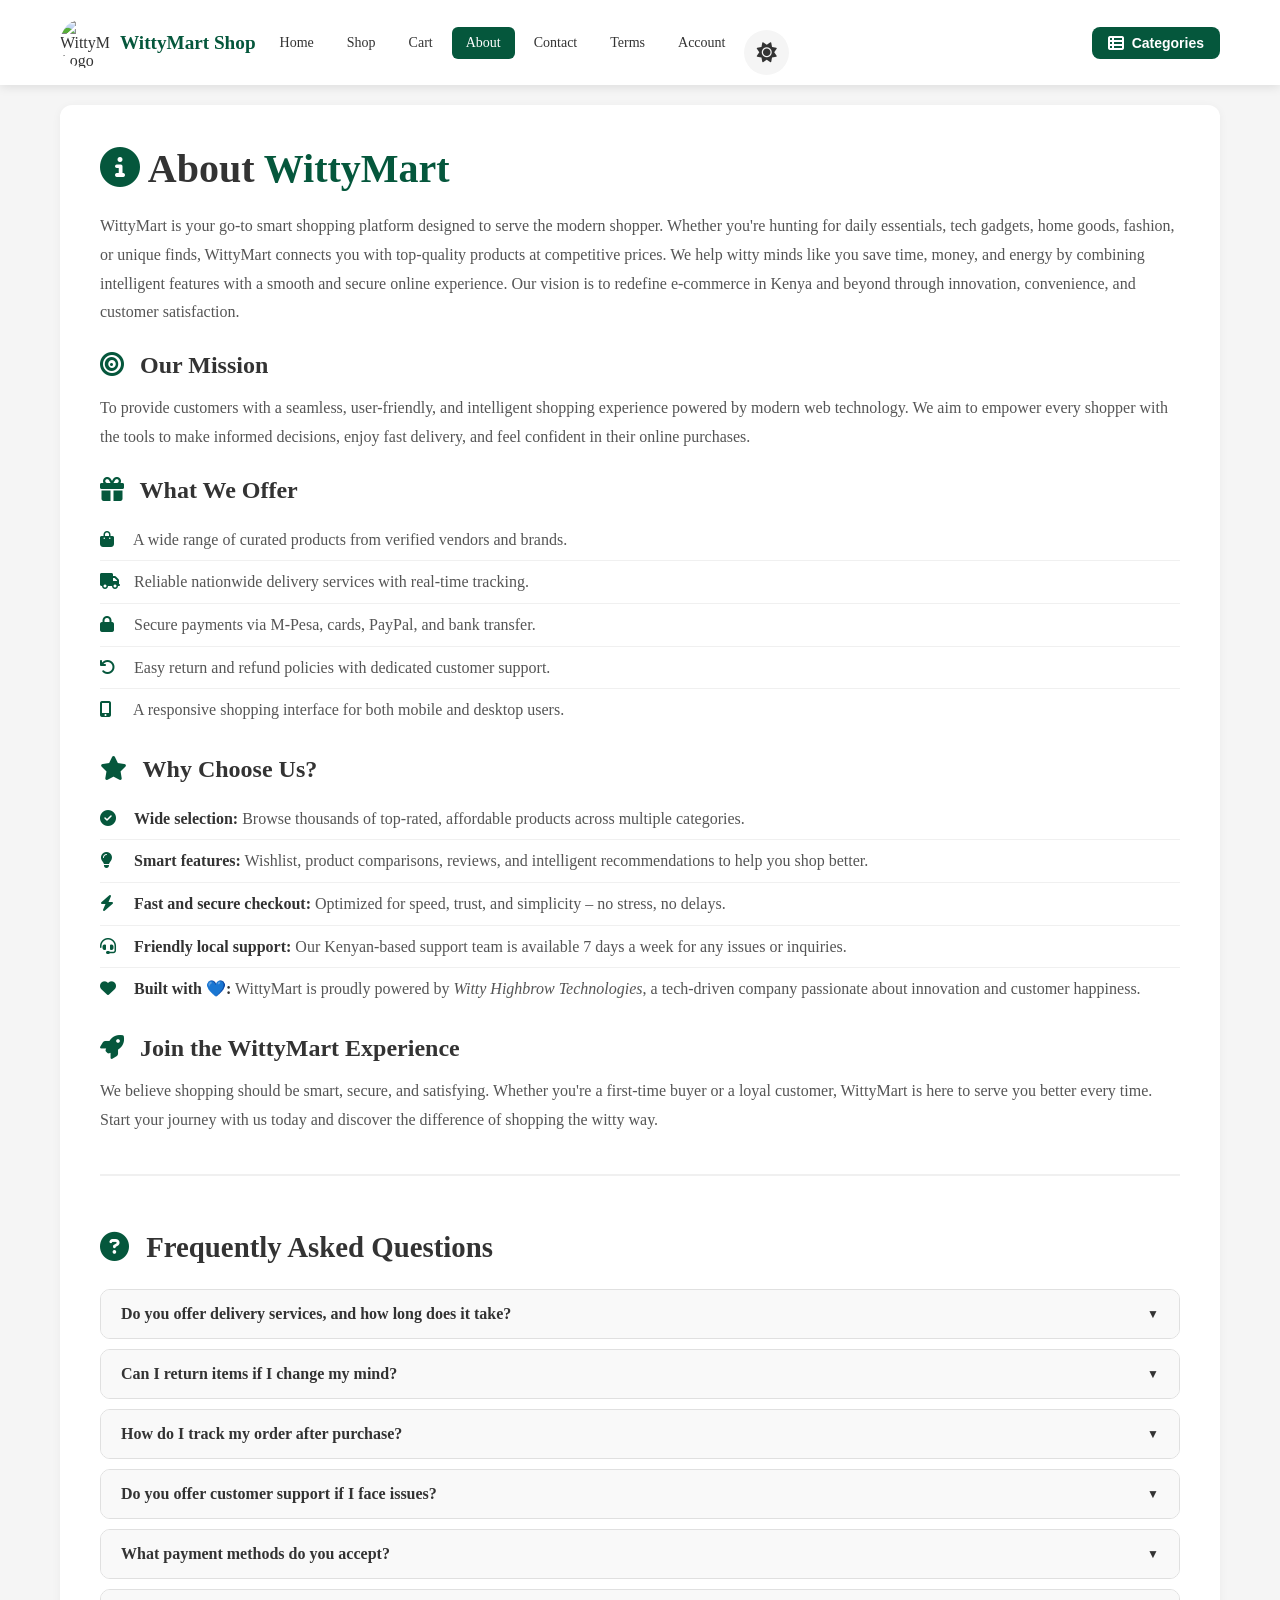
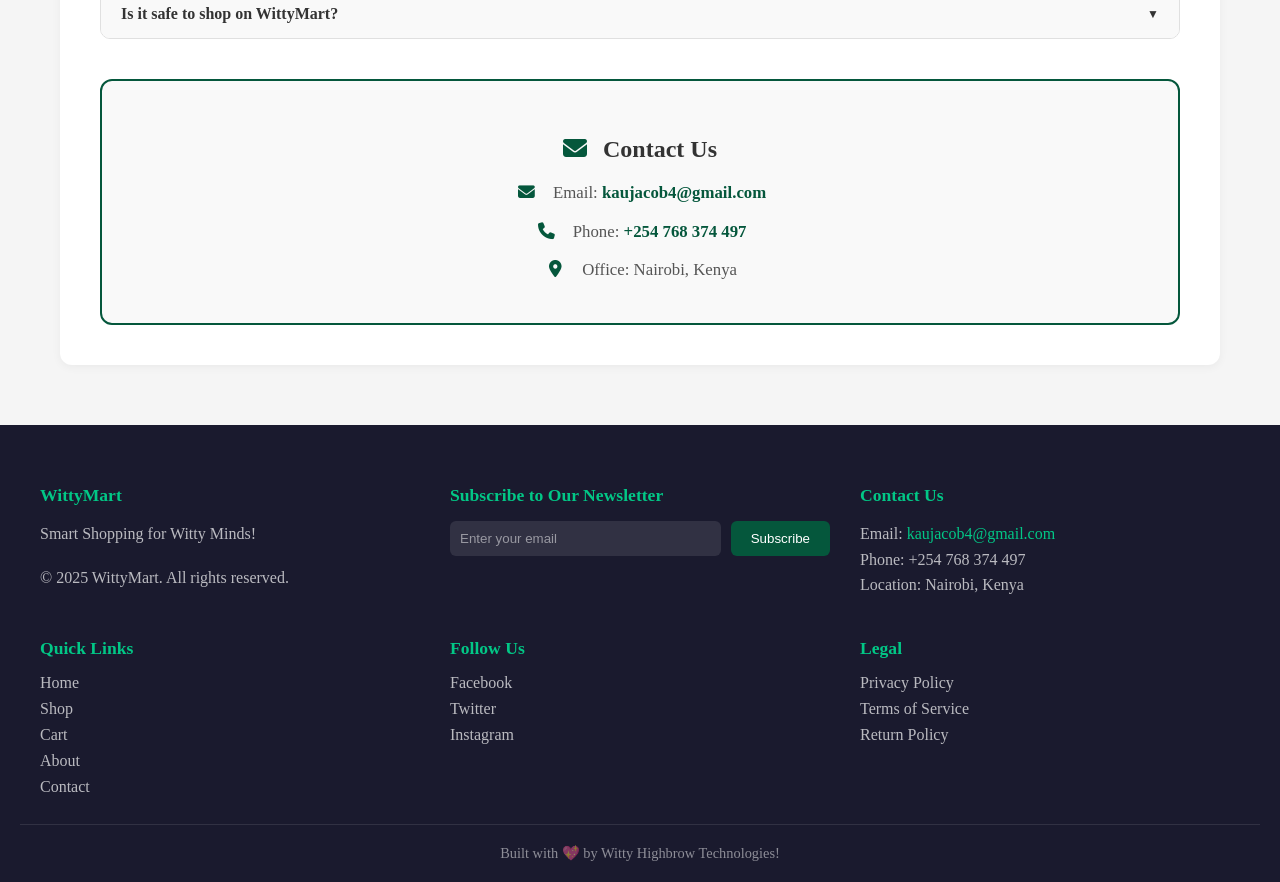
==== commit 0b86705d: "Update about.html" ====
--- a/about.html
+++ b/about.html
@@ -69,7 +69,7 @@
     <!-- Main Content -->
     <main>
         <section class="about">
-            <h1><i class="fas fa-info-circle" style="color:#ff6738;"></i> About <span>WittyMart</span></h1>
+            <h1><i class="fas fa-info-circle" style="color:#05573c;"></i> About <span>WittyMart</span></h1>
             
             <p>WittyMart is your go-to smart shopping platform designed to serve the modern shopper. Whether you're hunting for daily essentials, tech gadgets, home goods, fashion, or unique finds, WittyMart connects you with top-quality products at competitive prices. We help witty minds like you save time, money, and energy by combining intelligent features with a smooth and secure online experience. Our vision is to redefine e-commerce in Kenya and beyond through innovation, convenience, and customer satisfaction.</p>
             
@@ -91,7 +91,7 @@
                 <li><i class="fas fa-lightbulb"></i> <strong>Smart features:</strong> Wishlist, product comparisons, reviews, and intelligent recommendations to help you shop better.</li>
                 <li><i class="fas fa-bolt"></i> <strong>Fast and secure checkout:</strong> Optimized for speed, trust, and simplicity – no stress, no delays.</li>
                 <li><i class="fas fa-headset"></i> <strong>Friendly local support:</strong> Our Kenyan-based support team is available 7 days a week for any issues or inquiries.</li>
-                <li><i class="fas fa-heart" style="color:#ff6738;"></i> <strong>Built with 💙:</strong> WittyMart is proudly powered by <em>Witty Highbrow Technologies</em>, a tech-driven company passionate about innovation and customer happiness.</li>
+                <li><i class="fas fa-heart" style="color:#05573c;"></i> <strong>Built with 💙:</strong> WittyMart is proudly powered by <em>Witty Highbrow Technologies</em>, a tech-driven company passionate about innovation and customer happiness.</li>
             </ul>
             
             <h2><i class="fas fa-rocket"></i> Join the WittyMart Experience</h2>
@@ -99,7 +99,7 @@
             
             <!-- FAQ Section -->
             <div class="faq">
-                <h2><i class="fas fa-question-circle" style="color:#ff6738;"></i> Frequently Asked Questions</h2>
+                <h2><i class="fas fa-question-circle" style="color:#05573c;"></i> Frequently Asked Questions</h2>
                 
                 <div class="faq-item">
                     <button class="faq-question" onclick="toggleFAQ(this)">Do you offer delivery services, and how long does it take?</button>
--- a/style.css
+++ b/style.css
@@ -720,7 +720,7 @@
             margin-bottom: 15px;
         }
         .about-shop h1 span {
-            color: #ff6738;
+            color: #05573c;
         }
         .about-shop p {
             color: #666;
@@ -778,7 +778,7 @@
             transition: all 0.3s ease;
         }
         .slider-nav:hover {
-            background: #ff6738;
+            background: #05573c;
             color: #fff;
         }
         .slider-nav.prev {
@@ -796,82 +796,88 @@
             margin-bottom: 30px;
         }
         .features h2 span {
-            color: #ff6738;
-        }
-        .product-grid {
-            display: grid;
-            grid-template-columns: repeat(auto-fill, minmax(200px, 1fr));
-            gap: 20px;
-            margin-bottom: 30px;
-        }
-        .product {
-            background: #fff;
-            border-radius: 12px;
-            padding: 15px;
-            box-shadow: 0 2px 10px rgba(0,0,0,0.05);
-            transition: all 0.3s ease;
-            text-align: center;
-        }
-        .product:hover {
-            transform: translateY(-5px);
-            box-shadow: 0 5px 20px rgba(0,0,0,0.1);
-        }
-        .product img {
-            width: 100%;
-            height: 150px;
-            object-fit: cover;
-            border-radius: 8px;
-            margin-bottom: 10px;
-        }
-        .product h3 {
-            font-size: 1rem;
-            color: #333;
-            margin-bottom: 8px;
-        }
-        .product p {
-            color: #666;
-            font-size: 0.9rem;
-            margin-bottom: 10px;
-        }
-        .product button {
-            padding: 8px 20px;
-            background: #ff6738;
-            color: #fff;
-            border: none;
-            border-radius: 6px;
-            cursor: pointer;
-            transition: all 0.3s ease;
-        }
-        .product button:hover {
-            background: #e55a2b;
-            transform: scale(1.02);
-        }
-       .products-section h2 span {
-            color: #ff6738;
-        }    .product .price {
-            display: block;
-            font-size: 1.2rem;
-            font-weight: 700;
-            color: #ff6738;
-            margin-bottom: 15px;
-        }
-        .product .add-to-cart {
-            padding: 10px 25px;
-            background: #ff6738;
-            color: #fff;
-            border: none;
-            border-radius: 6px;
-            cursor: pointer;
-            font-weight: 600;
-            transition: all 0.3s ease;
-        }
-        .product .add-to-cart:hover {
-            background: #e55a2b;
-            transform: scale(1.02);
-        }
-
-
-
+            color:#05573c;
+        }
+  .products-grid {
+    display: flex;
+    flex-wrap: wrap;
+    gap: 20px;
+    justify-content: flex-start;
+    margin-bottom: 30px;
+}
+
+.product {
+    flex: 1 1 200px;
+    max-width: 280px;
+    min-width: 160px;
+    background: var(--card-bg);
+    border-radius: 12px;
+    padding: 15px;
+    box-shadow: var(--shadow-sm);
+    transition: all 0.3s ease;
+    text-align: center;
+    border: 1px solid var(--border-color);
+}
+
+.product:hover {
+    transform: translateY(-5px);
+    box-shadow: var(--shadow-md);
+    border-color: var(--primary-color);
+}
+
+.product img {
+    width: 100%;
+    height: 150px;
+    object-fit: cover;
+    border-radius: 8px;
+    margin-bottom: 10px;
+}
+
+.product h3 {
+    font-size: 1rem;
+    color: var(--text-color);
+    margin-bottom: 8px;
+}
+
+.product p {
+    color: var(--text-light);
+    font-size: 0.9rem;
+    margin-bottom: 10px;
+}
+
+.product .price {
+    display: block;
+    font-size: 1.2rem;
+    font-weight: 700;
+    color: var(--primary-color);
+    margin-bottom: 15px;
+}
+
+.product .add-to-cart {
+    padding: 10px 25px;
+    background: var(--primary-color);
+    color: #fff;
+    border: none;
+    border-radius: 6px;
+    cursor: pointer;
+    font-weight: 600;
+    transition: all 0.3s ease;
+}
+
+.product .add-to-cart:hover {
+    background: var(--primary-hover);
+    transform: scale(1.02);
+    box-shadow: 0 5px 15px var(--shadow-hover);
+}
+
+.products-section h2 {
+    color: var(--text-color);
+    margin-bottom: 25px;
+}
+
+.products-section h2 span {
+    color: var(--primary-color);
+}
         .divider {
             border: none;
             height: 2px;
@@ -890,7 +896,7 @@
             margin-bottom: 15px;
         }
         .about-shop-section h2 span {
-            color: #ff6738;
+            color: #05573c;
         }
         .about-shop-section p {
             color: #666;
@@ -911,7 +917,7 @@
         }
         .about-shop-section ul li:before {
             content: '✓';
-            color: #ff6738;
+            color:#05573c;
             font-weight: bold;
         }
         .testimonials-slider {
@@ -927,7 +933,7 @@
             margin-bottom: 30px;
         }
         .testimonials-slider h2 span {
-            color: #ff6738;
+            color: #05573c;
         }
         .slider-container {
             overflow: hidden;
@@ -955,7 +961,7 @@
         .slide1 blockquote cite {
             display: block;
             margin-top: 10px;
-            color: #ff6738;
+            color: #05573c;
             font-weight: 600;
             font-style: normal;
         }
@@ -967,7 +973,7 @@
         }
         .slider-controls button {
             padding: 8px 20px;
-            background: #ff6738;
+            background: #05573c;
             color: #fff;
             border: none;
             border-radius: 6px;
@@ -977,7 +983,11 @@
         .slider-controls button:hover {
             background: #e55a2b;
         }
-@media (max-width: 992px) {
+        @media (max-width: 992px) {
+            .product {
+               flex: 1 1 180px;
+               max-width: 240px;
+            }
              .products-grid {
                 grid-template-columns: repeat(3, 1fr);
             }
@@ -989,38 +999,76 @@
             }
         }
   @media (max-width: 768px) {
-            .product-grid {
-                grid-template-columns: repeat(2, 1fr);
-            }
+    .products-grid {
+        gap: 15px;
+        justify-content: center;
+    }
+    
+    .product {
+        flex: 1 1 160px;
+        max-width: 200px;
+        min-width: 140px;
+        padding: 12px;
+    }
+    
+    .product img {
+        height: 130px;
+    }
+    
+    .product h3 {
+        font-size: 0.9rem;
+    }
+    
+    .product p {
+        font-size: 0.8rem;
+    }
+    
+    .product .price {
+        font-size: 1rem;
+    }
+    
+    .product .add-to-cart {
+        padding: 8px 18px;
+        font-size: 0.85rem;
+    }          
             .hero-slider {
                 height: 200px;
             } 
-              .products-grid {
-                grid-template-columns: repeat(2, 1fr);
-                gap: 15px;
-            }
         }
 @media (max-width: 480px) {
-            .product-grid {
-                grid-template-columns: 1fr 1fr;
-                gap: 10px;
-            }
-            .product {
-                padding: 10px;
-            }
-            .product img {
-                height: 120px;
-            }
-             .product h3 {
-                font-size: 0.9rem;
-            }
-            .product .price {
-                font-size: 1rem;
-            }
-            .product .add-to-cart {
-                padding: 8px 15px;
-                font-size: 0.85rem;
-            }
+            .products-grid {
+        gap: 10px;
+    }
+    
+    .product {
+        flex: 1 1 140px;
+        max-width: 170px;
+        min-width: 120px;
+        padding: 10px;
+    }
+    
+    .product img {
+        height: 110px;
+    }
+    
+    .product h3 {
+        font-size: 0.8rem;
+    }
+    
+    .product p {
+        font-size: 0.7rem;
+        margin-bottom: 5px;
+    }
+    
+    .product .price {
+        font-size: 0.9rem;
+        margin-bottom: 10px;
+    }
+    
+    .product .add-to-cart {
+        padding: 6px 14px;
+        font-size: 0.75rem;
+    }
             .products-section h2 {
                 font-size: 1.3rem;
             }
@@ -1047,7 +1095,7 @@
         }
         .logo-container h1 {
             font-size: 1.5rem;
-            color: #ff6738;
+            color: #05573c;
         }
         .logo-container p {
             color: var(--label-color);
@@ -1064,7 +1112,7 @@
             font-size: 0.9rem;
         }
         .form-group label i {
-            color: #ff6738;
+            color: #05573c;
             margin-right: 8px;
             width: 18px;
         }
@@ -1083,7 +1131,7 @@
             outline: none;
         }
         .input-wrapper input:focus {
-            border-color: #ff6738;
+            border-color: #05573c;
             box-shadow: 0 0 0 3px rgba(255,103,56,0.1);
         }
         .input-wrapper input::placeholder {
@@ -1103,7 +1151,7 @@
             border: none;
         }
         .toggle-password:hover {
-            color: #ff6738;
+            color: #05573c;
         }
 
        
@@ -1131,7 +1179,7 @@
         .progress-bar {
             width: 0;
             height: 6px;
-            background: #ff6738;
+            background: #05573c;
             transition: width 1s ease-in-out;
             border-radius: 3px;
             margin-top: 15px;
@@ -1184,7 +1232,7 @@
         .switch-form button {
             background: none;
             border: none;
-            color: #ff6738;
+            color: #05573c;
             cursor: pointer;
             font-weight: 600;
             font-size: 0.95rem;
@@ -1228,7 +1276,7 @@
             margin-bottom: 20px;
         }
         .modal-content p i {
-            color: #ff6738;
+            color: #05573c;
             font-size: 30px;
             display: block;
             margin-bottom: 10px;
@@ -1248,7 +1296,7 @@
             font-size: 0.95rem;
         }
         .modal-content #confirmBtn {
-            background: #ff6738;
+            background: #05573c;
             color: #fff;
         }
         .modal-content #confirmBtn:hover {
@@ -1299,7 +1347,7 @@
             margin-bottom: 15px;
         }
         .contact-section h1 span {
-            color: #ff6738;
+            color: #05573c;
         }
         .contact-section > p {
             color: #666;
@@ -1322,13 +1370,13 @@
             transition: all 0.3s ease;
         }
         .contact-info article:hover {
-            border-color: #ff6738;
+            border-color: #05573c;
             transform: translateY(-3px);
             box-shadow: 0 5px 15px rgba(255,103,56,0.1);
         }
         .contact-info article i {
             font-size: 30px;
-            color: #ff6738;
+            color: #05573c;
             margin-bottom: 10px;
         }
         .contact-info article h2 {
@@ -1341,7 +1389,7 @@
             font-size: 0.95rem;
         }
         .contact-info article a {
-            color: #ff6738;
+            color: #05573c;
             text-decoration: none;
         }
         .contact-info article a:hover {
@@ -1370,13 +1418,13 @@
         }
         .contact-form input:focus,
         .contact-form textarea:focus {
-            border-color: #ff6738;
+            border-color: #05573c;
             outline: none;
             box-shadow: 0 0 0 3px rgba(255,103,56,0.1);
         }
         .contact-form button {
             padding: 12px 35px;
-            background: #ff6738;
+            background:#05573c;
             color: #fff;
             border: none;
             border-radius: 8px;
@@ -1417,7 +1465,7 @@
             margin-bottom: 15px;
         }
         .map-placeholder h2 span {
-            color: #ff6738;
+            color:#05573c;
         }
         .map-box {
             border-radius: 12px;
@@ -1484,7 +1532,7 @@
             margin-bottom: 30px;
         }
         .cart h1 span {
-            color: #ff6738;
+            color: #05573c;
         }
         .cart-items {
             margin-bottom: 30px;
@@ -1501,7 +1549,7 @@
             transition: all 0.3s ease;
         }
         .cart-item:hover {
-            border-color: #ff6738;
+            border-color: #05573c;
             box-shadow: 0 2px 10px rgba(255,103,56,0.1);
         }
         .cart-item img {
@@ -1523,7 +1571,7 @@
         }
         .cart-item-price {
             font-weight: 700;
-            color: #ff6738;
+            color: #05573c;
             font-size: 1.1rem;
         }
         .cart-item-actions {
@@ -1533,7 +1581,7 @@
         }
         .cart-item-actions button {
             padding: 6px 12px;
-            background: #ff6738;
+            background: #05573c;
             color: #fff;
             border: none;
             border-radius: 6px;
@@ -1553,7 +1601,7 @@
             background: #f9f9f9;
             padding: 20px;
             border-radius: 10px;
-            border: 2px solid #ff6738;
+            border: 2px solid #05573c;
             display: flex;
             justify-content: space-between;
             align-items: center;
@@ -1565,11 +1613,11 @@
             font-size: 1.5rem;
         }
         .cart-summary h2 span {
-            color: #ff6738;
+            color: #05573c;
         }
         .checkout-btn {
             padding: 12px 35px;
-            background: #ff6738;
+            background: #05573c;
             color: #fff;
             border: none;
             border-radius: 8px;
@@ -1603,7 +1651,7 @@
             display: inline-block;
             margin-top: 20px;
             padding: 12px 30px;
-            background: #ff6738;
+            background: #05573c;
             color: #fff;
             text-decoration: none;
             border-radius: 8px;
@@ -1680,7 +1728,7 @@
             margin-bottom: 20px;
         }
         .about h1 span {
-            color: #ff6738;
+            color: #05573c;
         }
         .about h2 {
             font-size: 1.5rem;
@@ -1688,7 +1736,7 @@
             margin: 25px 0 15px;
         }
         .about h2 i {
-            color: #ff6738;
+            color: #05573c;
             margin-right: 10px;
         }
         .about p {
@@ -1711,7 +1759,7 @@
             border-bottom: none;
         }
         .about ul li i {
-            color: #ff6738;
+            color: #05573c;
             margin-right: 10px;
             width: 20px;
         }
@@ -1736,7 +1784,7 @@
             transition: all 0.3s ease;
         }
         .faq-item:hover {
-            border-color: #ff6738;
+            border-color: #05573c;
         }
         .faq-question {
             width: 100%;
@@ -1755,7 +1803,7 @@
             font-family: inherit;
         }
         .faq-question:hover {
-            background: #ff6738;
+            background:#05573c;
             color: #fff;
         }
         .faq-question::after {
@@ -1767,7 +1815,7 @@
             transform: rotate(180deg);
         }
         .faq-question.active {
-            background: #ff6738;
+            background: #05573c;
             color: #fff;
         }
         .faq-answer {
@@ -1791,7 +1839,7 @@
             padding: 30px;
             background: #f9f9f9;
             border-radius: 12px;
-            border: 2px solid #ff6738;
+            border: 2px solid #05573c;
             text-align: center;
         }
         .contact-box h2 {
@@ -1799,7 +1847,7 @@
             margin-bottom: 15px;
         }
         .contact-box h2 i {
-            color: #ff6738;
+            color: #05573c;
             margin-right: 10px;
         }
         .contact-box p {
@@ -1808,12 +1856,12 @@
             font-size: 1.05rem;
         }
         .contact-box p i {
-            color: #ff6738;
+            color: #05573c;
             margin-right: 10px;
             width: 25px;
         }
         .contact-box a {
-            color: #ff6738;
+            color: #05573c;
             text-decoration: none;
             font-weight: 600;
         }
@@ -1871,3 +1919,327 @@
                 font-size: 0.95rem;
             }
         }
+
+/* === CATEGORIES PAGE === */
+
+        .linker {
+            text-align: center;
+            margin: 10px 0 20px;
+        }
+        .linkerbtn {
+            display: inline-block;
+            padding: 10px 30px;
+            background: transparent;
+            color:#05573c;
+            border: 2px solid #05573c;
+            border-radius: 6px;
+            text-decoration: none;
+            font-weight: 600;
+            transition: all 0.3s ease;
+        }
+        .linkerbtn:hover {
+            background: #05573c;
+            color: #fff;
+            transform: scale(1.02);
+        }
+/* === DASHBOARD PAGE === */
+        body.dark-mode .stats-grid .stat-card {
+            background: #2c2c3e;
+            color: #fff;
+        }
+        body.dark-mode .dashboard-card {
+            background: #2c2c3e;
+            color: #fff;
+        }
+        body.dark-mode .dashboard-card h3 {
+            color: #fff;
+        }
+        body.dark-mode .dashboard-card p {
+            color: rgba(255,255,255,0.7);
+        }
+        body.dark-mode .order-item {
+            background: #2c2c3e;
+            border-color: rgba(255,255,255,0.1);
+        }
+        body.dark-mode .order-item .order-info h4 {
+            color: #fff;
+        }
+        body.dark-mode .order-item .order-info p {
+            color: rgba(255,255,255,0.7);
+        } body.dark-mode .welcome-section {
+            background: #2c2c3e;
+        }
+        body.dark-mode .welcome-section h1 {
+            color: #fff;
+        }
+        body.dark-mode .welcome-section p {
+            color: rgba(255,255,255,0.7);
+        }
+        body.dark-mode .notification-item {
+            background: #2c2c3e;
+            border-color: rgba(255,255,255,0.1);
+        } .header-left {
+            display: flex;
+            align-items: center;
+            gap: 15px;
+        }
+        .header-right {
+            display: flex;
+            align-items: center;
+            gap: 10px;
+        }       
+        .categories-toggle {
+            display: flex;
+            align-items: center;
+            gap: 8px;
+            padding: 10px 18px;
+            background: #05573c;
+            color: #fff;
+            border: none;
+            border-radius: 8px;
+            cursor: pointer;
+            font-size: 14px;
+            font-weight: 600;
+            transition: all 0.3s ease;
+        }
+        .categories-toggle:hover {
+            background: #e55a2b;
+            transform: scale(1.02);
+        }
+        .categories-toggle i {
+            font-size: 16px;
+        }     
+        .welcome-section {
+            background: #fff;
+            border-radius: 16px;
+            padding: 30px 35px;
+            margin-bottom: 30px;
+            box-shadow: 0 2px 10px rgba(0,0,0,0.05);
+            border-left: 5px solid #05573c;
+        }
+        .welcome-section h1 {
+            font-size: 1.8rem;
+            color: #333;
+            margin-bottom: 5px;
+        }
+        .welcome-section h1 i {
+            color: #05573c;
+            margin-right: 10px;
+        }
+        .welcome-section p {
+            color: #666;
+            font-size: 1rem;
+        }
+        .welcome-section .badge {
+            display: inline-block;
+            background: #05573c;
+            color: #fff;
+            padding: 3px 12px;
+            border-radius: 20px;
+            font-size: 0.8rem;
+            margin-top: 8px;
+        }
+        .stats-grid {
+            display: grid;
+            grid-template-columns: repeat(auto-fit, minmax(200px, 1fr));
+            gap: 20px;
+            margin-bottom: 30px;
+        }
+        .stats-grid .stat-card {
+            background: #fff;
+            border-radius: 12px;
+            padding: 20px 25px;
+            box-shadow: 0 2px 10px rgba(0,0,0,0.05);
+            transition: all 0.3s ease;
+            border-left: 4px solid #05573c;
+        }
+        .stats-grid .stat-card:hover {
+            transform: translateY(-5px);
+            box-shadow: 0 10px 30px rgba(0,0,0,0.1);
+        }
+        .stats-grid .stat-card .stat-icon {
+            font-size: 28px;
+            color:#05573c;
+            margin-bottom: 10px;
+        }
+        .stats-grid .stat-card .stat-number {
+            font-size: 2rem;
+            font-weight: 700;
+            color: #333;
+        }
+        .stats-grid .stat-card .stat-label {
+            color: #666;
+            font-size: 0.9rem;
+        }
+        .stats-grid .stat-card:nth-child(2) { border-left-color: #3498db; }
+        .stats-grid .stat-card:nth-child(2) .stat-icon { color: #3498db; }
+        .stats-grid .stat-card:nth-child(3) { border-left-color: #2ecc71; }
+        .stats-grid .stat-card:nth-child(3) .stat-icon { color: #2ecc71; }
+        .stats-grid .stat-card:nth-child(4) { border-left-color: #f39c12; }
+        .stats-grid .stat-card:nth-child(4) .stat-icon { color: #f39c12; }
+        .dashboard-grid {
+            display: grid;
+            grid-template-columns: 2fr 1fr;
+            gap: 25px;
+            margin-bottom: 30px;
+        }
+        .dashboard-card {
+            background: #fff;
+            border-radius: 12px;
+            padding: 25px;
+            box-shadow: 0 2px 10px rgba(0,0,0,0.05);
+        }
+        .dashboard-card .card-header {
+            display: flex;
+            justify-content: space-between;
+            align-items: center;
+            margin-bottom: 20px;
+        }
+        .dashboard-card .card-header h3 {
+            font-size: 1.1rem;
+            color: #333;
+        }
+        .dashboard-card .card-header h3 i {
+            color: #05573c;
+            margin-right: 8px;
+        }
+        .dashboard-card .card-header a {
+            color: #05573c;
+            text-decoration: none;
+            font-size: 0.9rem;
+            font-weight: 600;
+        }
+        .dashboard-card .card-header a:hover {
+            text-decoration: underline;
+        }
+        .order-item {
+            display: flex;
+            justify-content: space-between;
+            align-items: center;
+            padding: 12px 0;
+            border-bottom: 1px solid #f0f0f0;
+        }
+        .order-item:last-child {
+            border-bottom: none;
+        }
+        .order-item .order-info h4 {
+            font-size: 0.95rem;
+            color: #333;
+        }
+        .order-item .order-info p {
+            font-size: 0.85rem;
+            color: #666;
+        }
+        .order-item .order-status {
+            padding: 4px 12px;
+            border-radius: 20px;
+            font-size: 0.75rem;
+            font-weight: 600;
+        }
+        .order-status.delivered { background: #d4edda; color: #155724; }
+        .order-status.shipped { background: #cce5ff; color: #004085; }
+        .order-status.pending { background: #fff3cd; color: #856404; }
+        .order-status.cancelled { background: #f8d7da; color: #721c24; }
+        .notification-item {
+            display: flex;
+            align-items: center;
+            gap: 12px;
+            padding: 10px 0;
+            border-bottom: 1px solid #f0f0f0;
+        }
+        .notification-item:last-child {
+            border-bottom: none;
+        }
+        .notification-item .notif-icon {
+            width: 35px;
+            height: 35px;
+            border-radius: 50%;
+            background: #05573c;
+            color: #fff;
+            display: flex;
+            align-items: center;
+            justify-content: center;
+            flex-shrink: 0;
+        }
+        .notification-item .notif-content p {
+            font-size: 0.9rem;
+            color: #555;
+        }
+        .notification-item .notif-content .notif-time {
+            font-size: 0.75rem;
+            color: #999;
+        }
+        .quick-actions {
+            display: grid;
+            grid-template-columns: repeat(auto-fit, minmax(120px, 1fr));
+            gap: 15px;
+            margin-top: 15px;
+        }
+        .quick-actions .action-btn {
+            padding: 15px;
+            background: #f8f9fa;
+            border: 1px solid #e0e0e0;
+            border-radius: 10px;
+            text-align: center;
+            text-decoration: none;
+            color: #333;
+            transition: all 0.3s ease;
+        }
+        .quick-actions .action-btn:hover {
+            background: #05573c;
+            color: #fff;
+            border-color: #05573c;
+            transform: translateY(-3px);
+        }
+        .quick-actions .action-btn i {
+            font-size: 24px;
+            display: block;
+            margin-bottom: 8px;
+        }
+        .quick-actions .action-btn span {
+            font-size: 0.85rem;
+            font-weight: 500;
+        }
+        @media (max-width: 992px) {
+            .dashboard-grid {
+                grid-template-columns: 1fr;
+            }
+        }
+        @media (max-width: 768px) {
+            .menu-toggle {
+                display: block;
+            }
+            .categories-toggle span {
+                display: none;
+            }
+            .categories-toggle {
+                padding: 10px 14px;
+            }
+            .stats-grid {
+                grid-template-columns: repeat(2, 1fr);
+            }
+            .welcome-section {
+                padding: 20px;
+            }
+            .welcome-section h1 {
+                font-size: 1.3rem;
+            }
+            .quick-actions {
+                grid-template-columns: repeat(2, 1fr);
+            }
+        }
+        @media (max-width: 480px) {
+            .categories-toggle {
+                padding: 8px 12px;
+                font-size: 14px;
+            }
+            .stats-grid {
+                grid-template-columns: 1fr;
+            }
+            .welcome-section h1 {
+                font-size: 1.1rem;
+            }
+            .quick-actions {
+                grid-template-columns: 1fr 1fr;
+            }
+        }
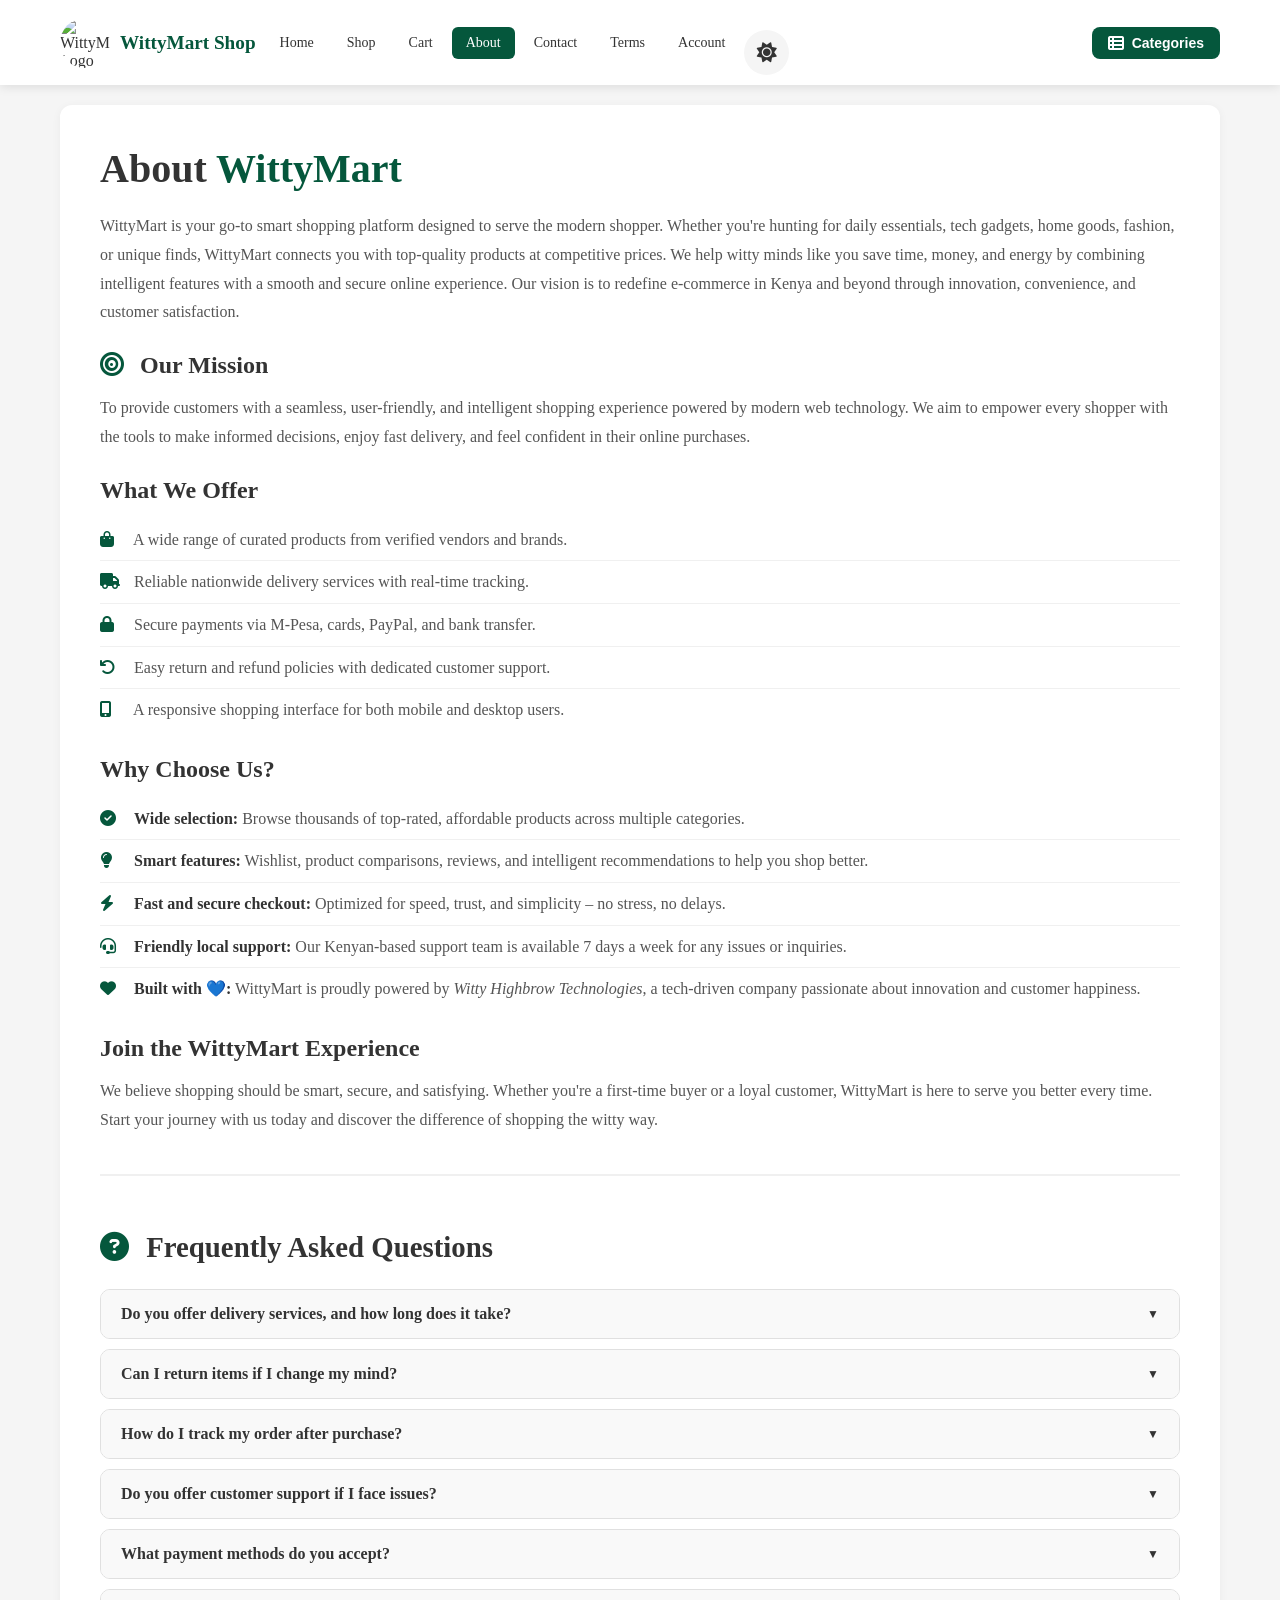
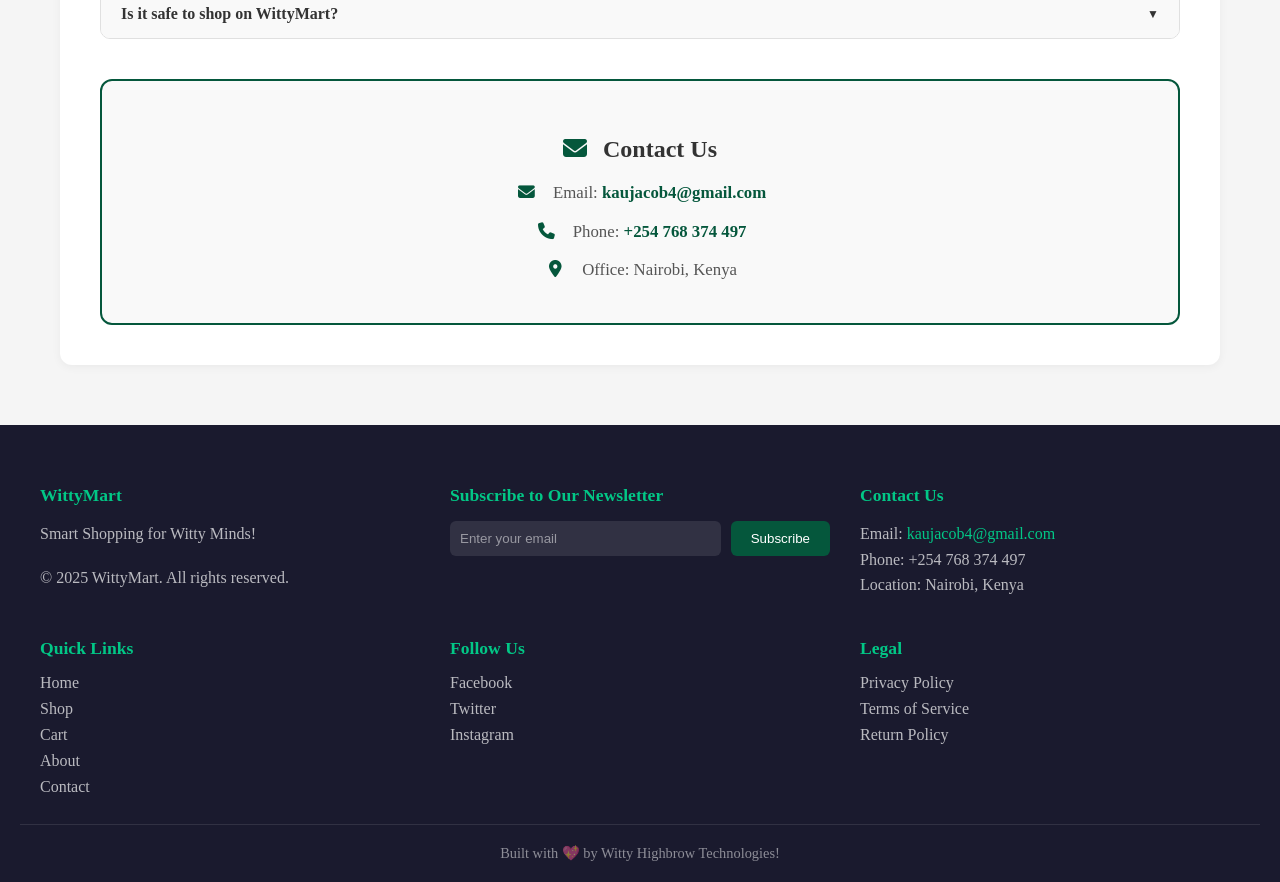
==== commit 5d7f8042: "Update about.html" ====
--- a/about.html
+++ b/about.html
@@ -69,14 +69,14 @@
     <!-- Main Content -->
     <main>
         <section class="about">
-            <h1><i class="fas fa-info-circle" style="color:#05573c;"></i> About <span>WittyMart</span></h1>
+            <h1> About <span>WittyMart</span></h1>
             
             <p>WittyMart is your go-to smart shopping platform designed to serve the modern shopper. Whether you're hunting for daily essentials, tech gadgets, home goods, fashion, or unique finds, WittyMart connects you with top-quality products at competitive prices. We help witty minds like you save time, money, and energy by combining intelligent features with a smooth and secure online experience. Our vision is to redefine e-commerce in Kenya and beyond through innovation, convenience, and customer satisfaction.</p>
             
             <h2><i class="fas fa-bullseye"></i> Our Mission</h2>
             <p>To provide customers with a seamless, user-friendly, and intelligent shopping experience powered by modern web technology. We aim to empower every shopper with the tools to make informed decisions, enjoy fast delivery, and feel confident in their online purchases.</p>
             
-            <h2><i class="fas fa-gift"></i> What We Offer</h2>
+            <h2>What We Offer</h2>
             <ul>
                 <li><i class="fas fa-shopping-bag"></i> A wide range of curated products from verified vendors and brands.</li>
                 <li><i class="fas fa-truck"></i> Reliable nationwide delivery services with real-time tracking.</li>
@@ -85,7 +85,7 @@
                 <li><i class="fas fa-mobile-alt"></i> A responsive shopping interface for both mobile and desktop users.</li>
             </ul>
             
-            <h2><i class="fas fa-star"></i> Why Choose Us?</h2>
+            <h2> Why Choose Us?</h2>
             <ul>
                 <li><i class="fas fa-check-circle"></i> <strong>Wide selection:</strong> Browse thousands of top-rated, affordable products across multiple categories.</li>
                 <li><i class="fas fa-lightbulb"></i> <strong>Smart features:</strong> Wishlist, product comparisons, reviews, and intelligent recommendations to help you shop better.</li>
@@ -94,7 +94,7 @@
                 <li><i class="fas fa-heart" style="color:#05573c;"></i> <strong>Built with 💙:</strong> WittyMart is proudly powered by <em>Witty Highbrow Technologies</em>, a tech-driven company passionate about innovation and customer happiness.</li>
             </ul>
             
-            <h2><i class="fas fa-rocket"></i> Join the WittyMart Experience</h2>
+            <h2> Join the WittyMart Experience</h2>
             <p>We believe shopping should be smart, secure, and satisfying. Whether you're a first-time buyer or a loyal customer, WittyMart is here to serve you better every time. Start your journey with us today and discover the difference of shopping the witty way.</p>
             
             <!-- FAQ Section -->
--- a/style.css
+++ b/style.css
@@ -981,7 +981,7 @@
             transition: all 0.3s ease;
         }
         .slider-controls button:hover {
-            background: #e55a2b;
+            background: #03402c;
         }
         @media (max-width: 992px) {
             .product {
@@ -1300,7 +1300,7 @@
             color: #fff;
         }
         .modal-content #confirmBtn:hover {
-            background: #e55a2b;
+            background:#03402c;
             transform: scale(1.02);
         }
         .modal-content #cancelBtn {
@@ -1434,7 +1434,7 @@
             transition: all 0.3s ease;
         }
         .contact-form button:hover {
-            background: #e55a2b;
+            background:#03402c;
             transform: scale(1.02);
             box-shadow: 0 5px 15px rgba(255,103,56,0.3);
         }
@@ -1589,7 +1589,7 @@
             transition: all 0.3s ease;
         }
         .cart-item-actions button:hover {
-            background: #e55a2b;
+            background: #03402c;
         }
         .cart-item-actions .remove-btn {
             background: #dc3545;
@@ -1627,7 +1627,7 @@
             transition: all 0.3s ease;
         }
         .checkout-btn:hover {
-            background: #e55a2b;
+            background: #03402c;
             transform: scale(1.02);
             box-shadow: 0 5px 15px rgba(255,103,56,0.3);
         }
@@ -1659,7 +1659,7 @@
             transition: all 0.3s ease;
         }
         .empty-cart .shop-now:hover {
-            background: #e55a2b;
+            background: #03402c;
             transform: scale(1.02);
         }
         @media (max-width: 992px) {
@@ -2003,7 +2003,7 @@
             transition: all 0.3s ease;
         }
         .categories-toggle:hover {
-            background: #e55a2b;
+            background: #03402c;
             transform: scale(1.02);
         }
         .categories-toggle i {
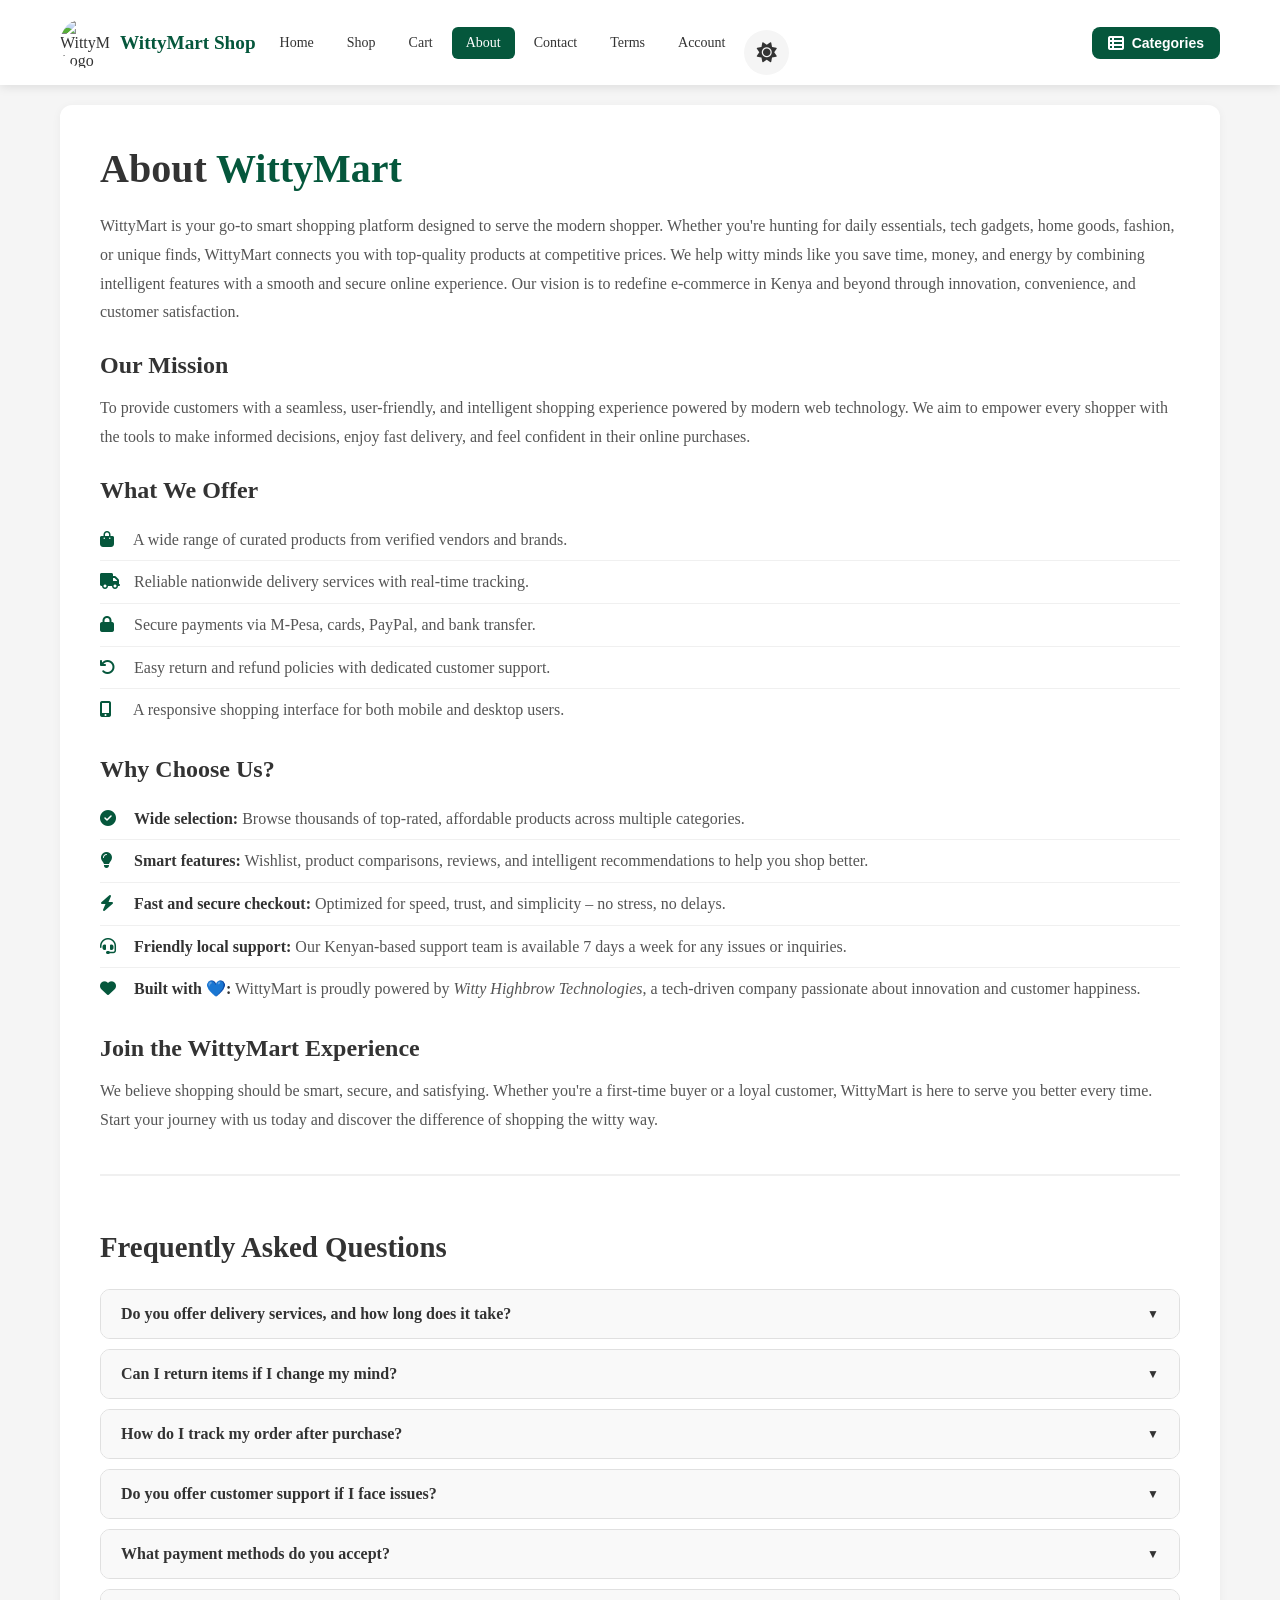
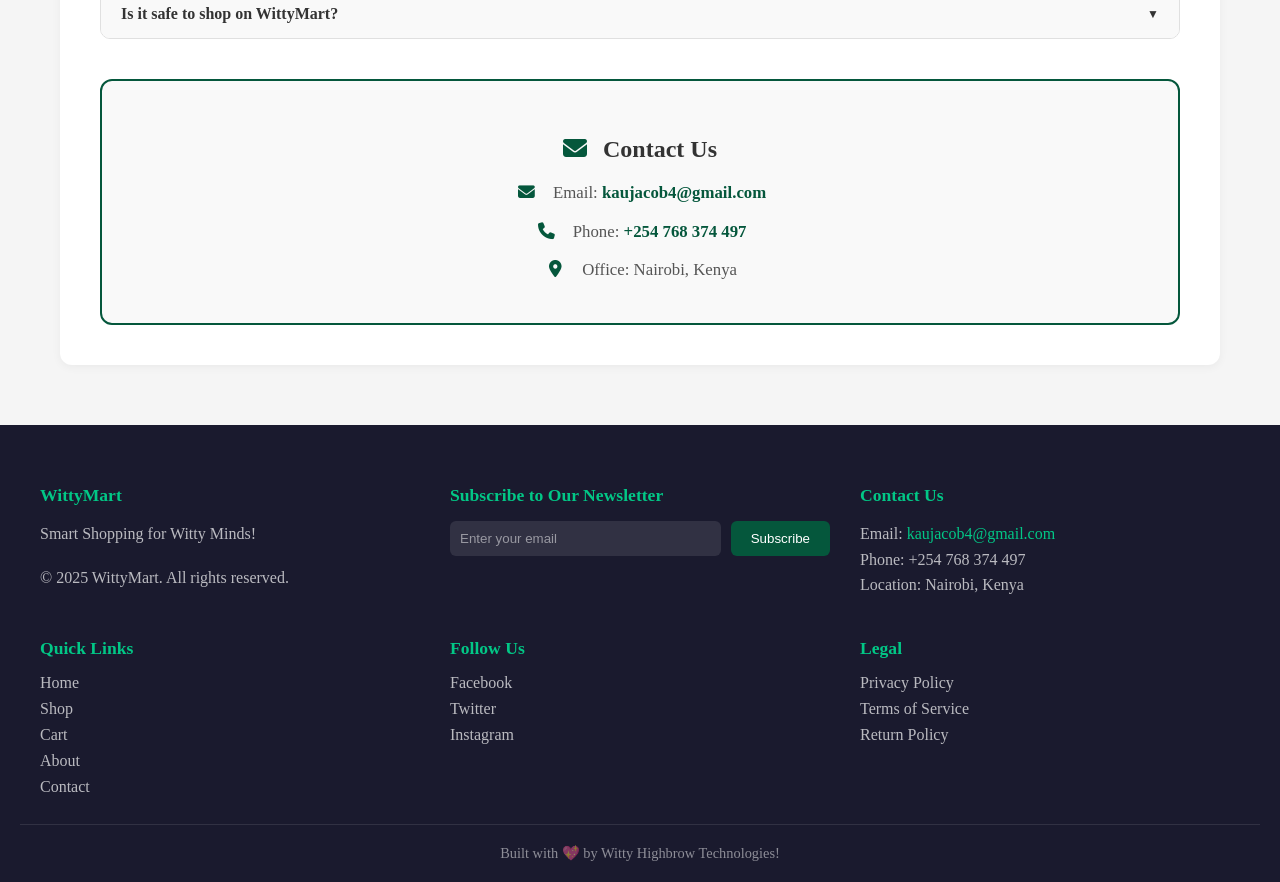
==== commit efca6bc3: "Update about.html" ====
--- a/about.html
+++ b/about.html
@@ -73,7 +73,7 @@
             
             <p>WittyMart is your go-to smart shopping platform designed to serve the modern shopper. Whether you're hunting for daily essentials, tech gadgets, home goods, fashion, or unique finds, WittyMart connects you with top-quality products at competitive prices. We help witty minds like you save time, money, and energy by combining intelligent features with a smooth and secure online experience. Our vision is to redefine e-commerce in Kenya and beyond through innovation, convenience, and customer satisfaction.</p>
             
-            <h2><i class="fas fa-bullseye"></i> Our Mission</h2>
+            <h2> Our Mission</h2>
             <p>To provide customers with a seamless, user-friendly, and intelligent shopping experience powered by modern web technology. We aim to empower every shopper with the tools to make informed decisions, enjoy fast delivery, and feel confident in their online purchases.</p>
             
             <h2>What We Offer</h2>
@@ -99,7 +99,7 @@
             
             <!-- FAQ Section -->
             <div class="faq">
-                <h2><i class="fas fa-question-circle" style="color:#05573c;"></i> Frequently Asked Questions</h2>
+                <h2> Frequently Asked Questions</h2>
                 
                 <div class="faq-item">
                     <button class="faq-question" onclick="toggleFAQ(this)">Do you offer delivery services, and how long does it take?</button>
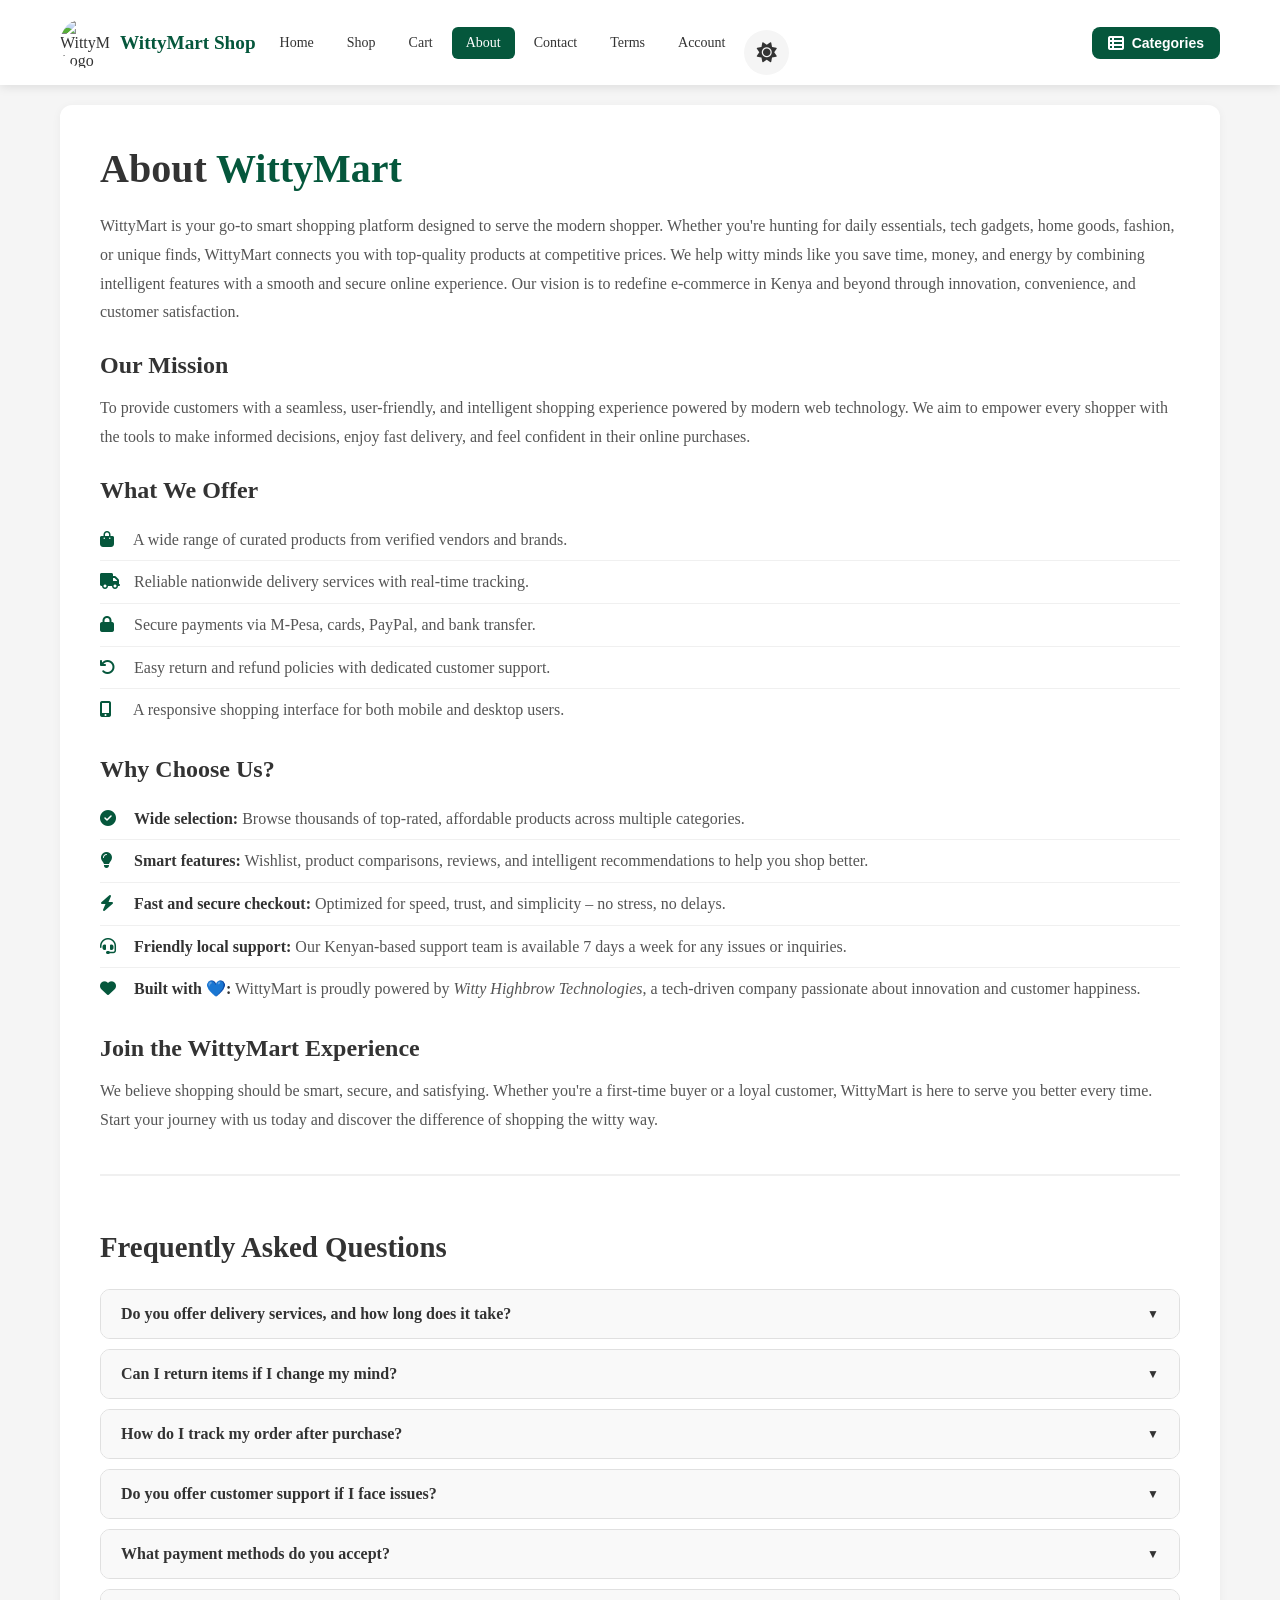
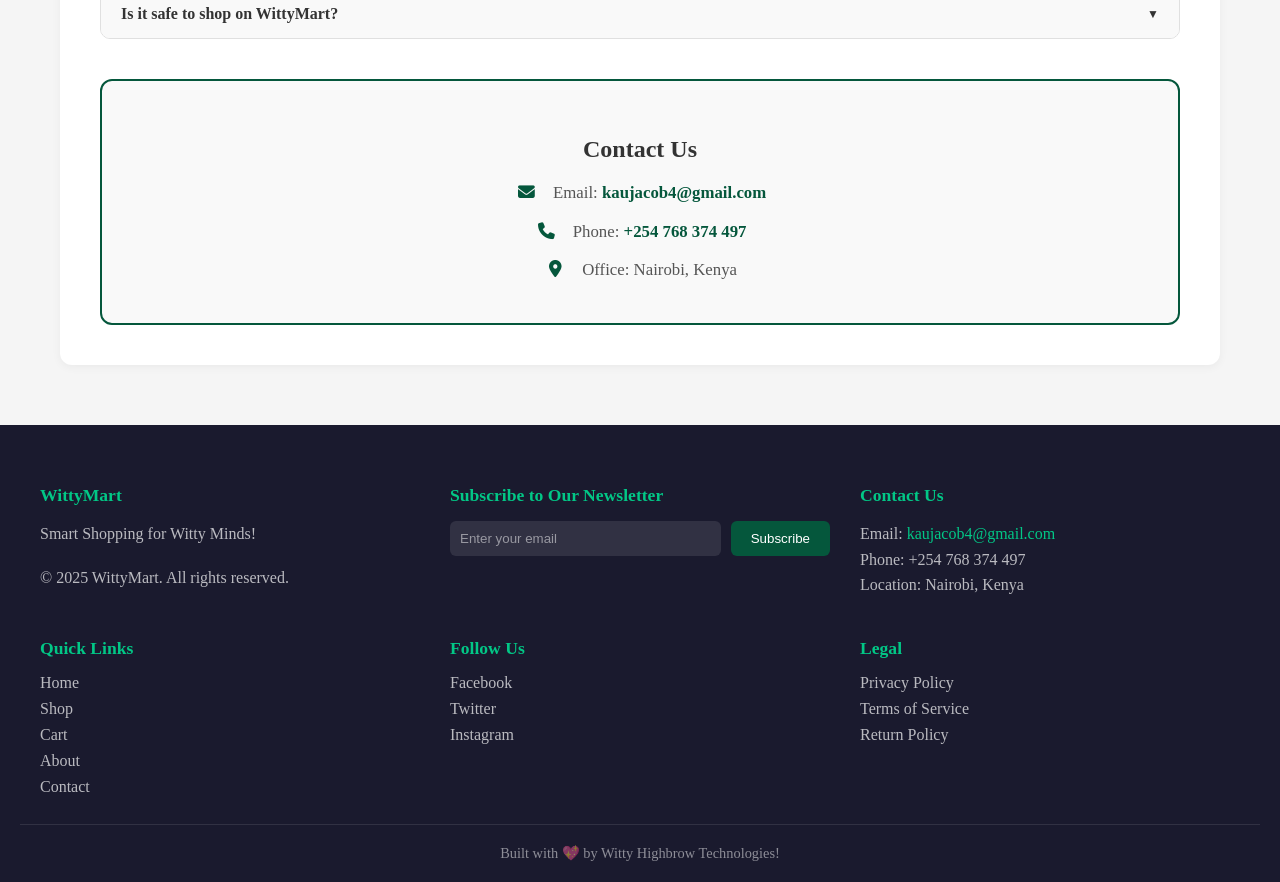
==== commit 5a7f45ec: "Update about.html" ====
--- a/about.html
+++ b/about.html
@@ -146,7 +146,7 @@
             
             <!-- Contact Box -->
             <div class="contact-box">
-                <h2><i class="fas fa-envelope"></i> Contact Us</h2>
+                <h2> Contact Us</h2>
                 <p><i class="fas fa-envelope"></i> Email: <a href="mailto:kaujacob4@gmail.com">kaujacob4@gmail.com</a></p>
                 <p><i class="fas fa-phone"></i> Phone: <a href="tel:+254768374497">+254 768 374 497</a></p>
                 <p><i class="fas fa-map-marker-alt"></i> Office: Nairobi, Kenya</p>
